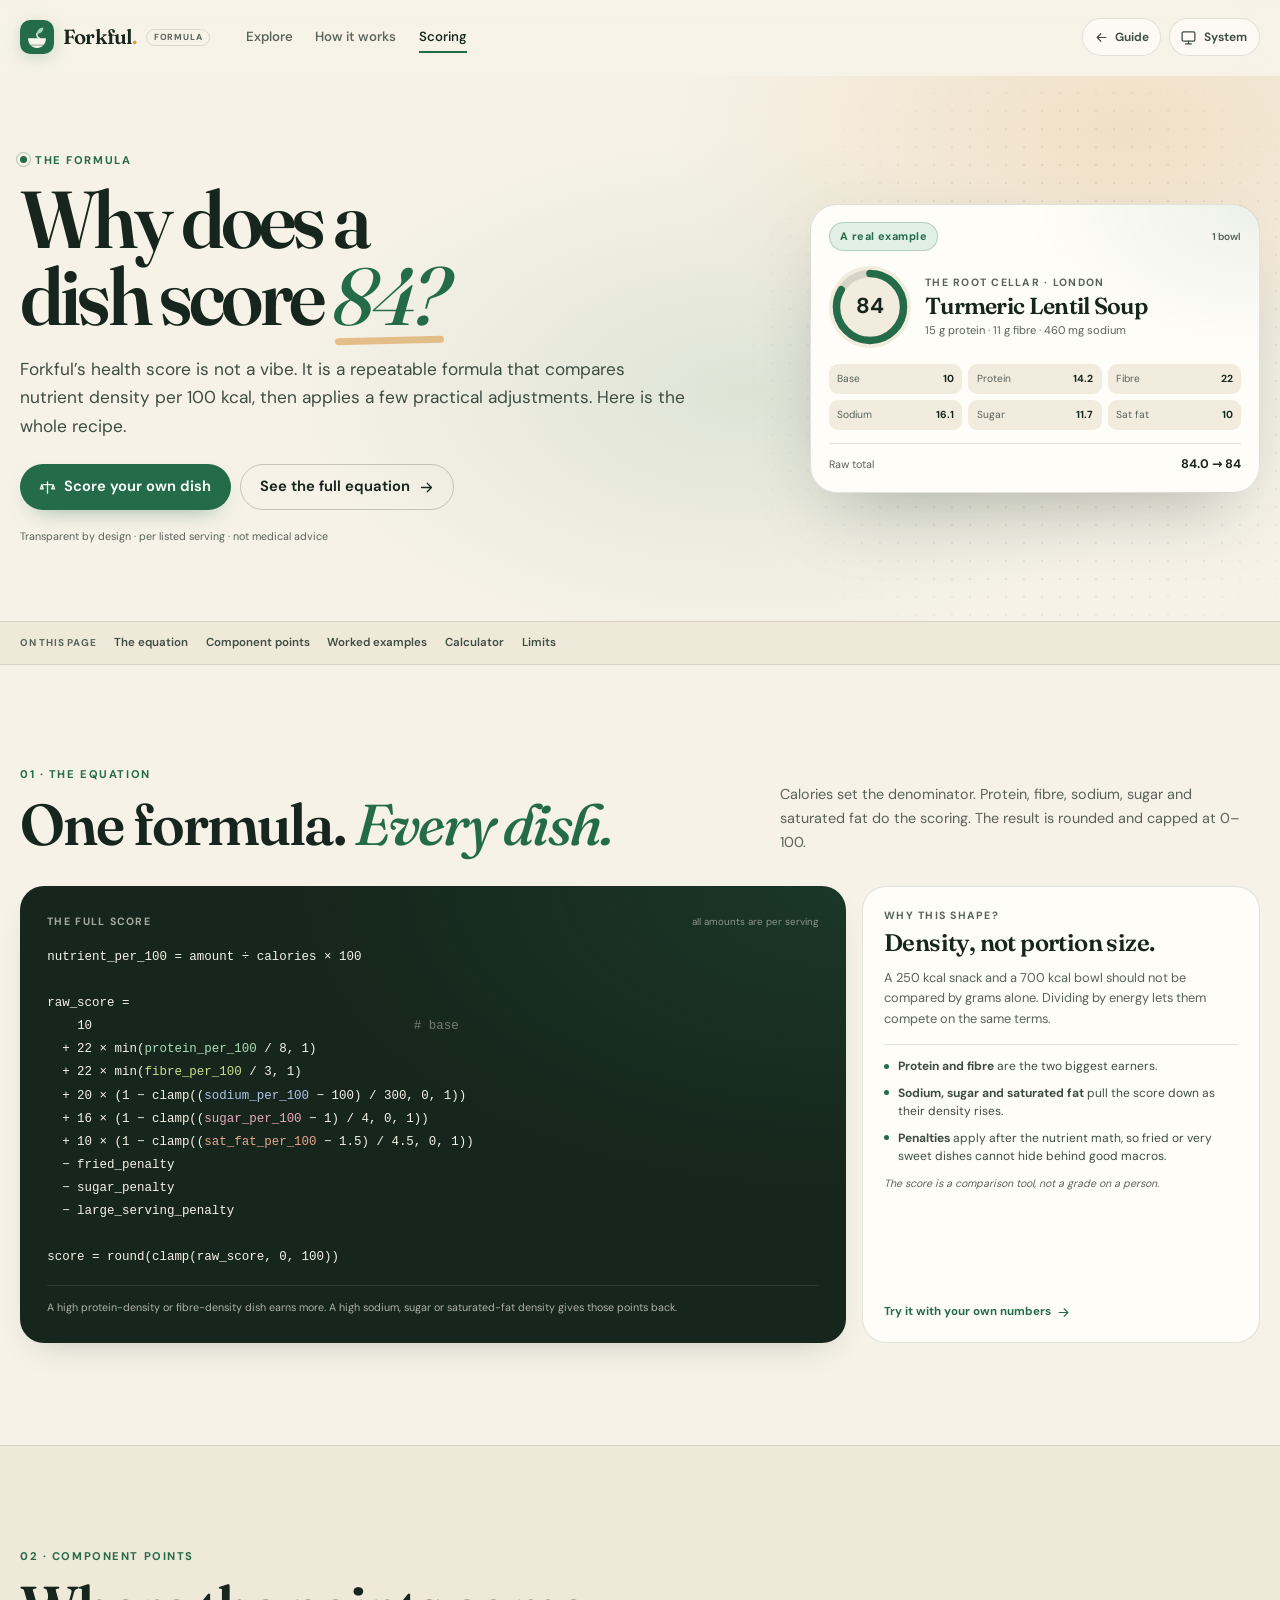
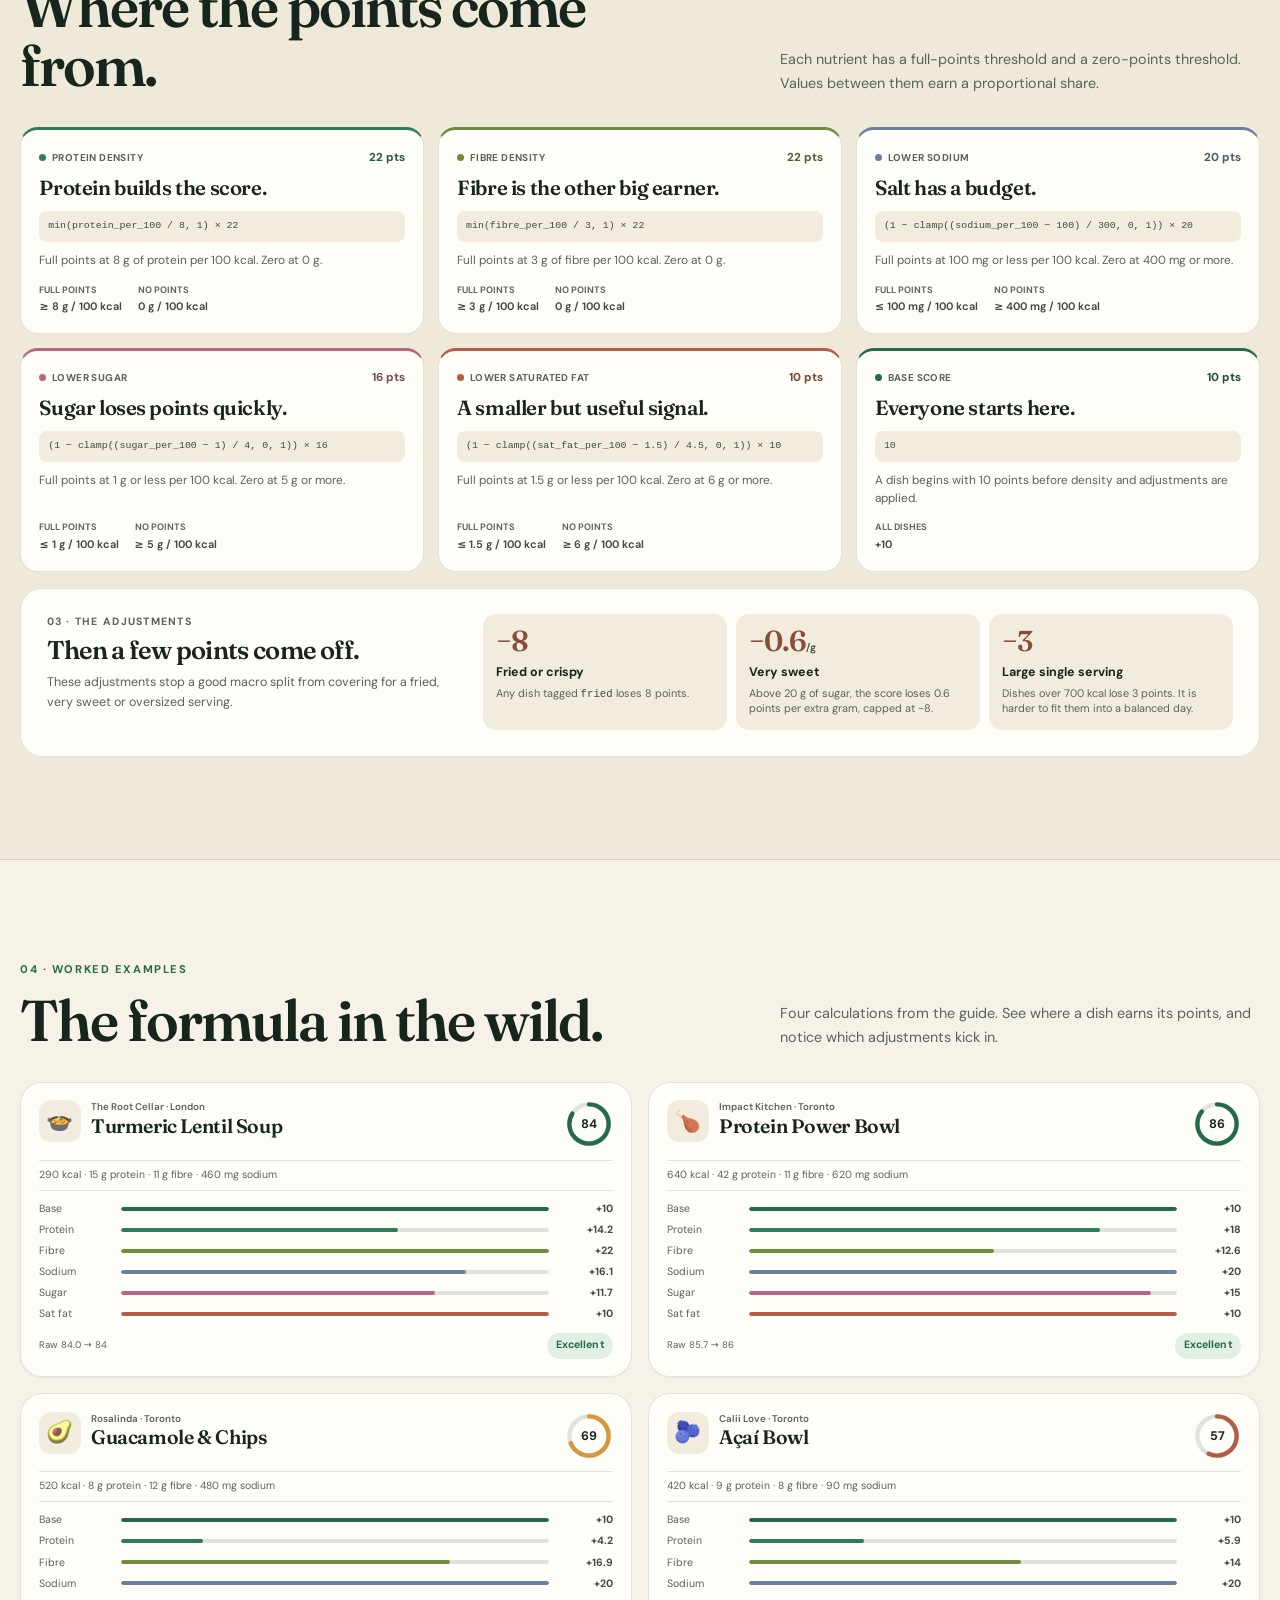
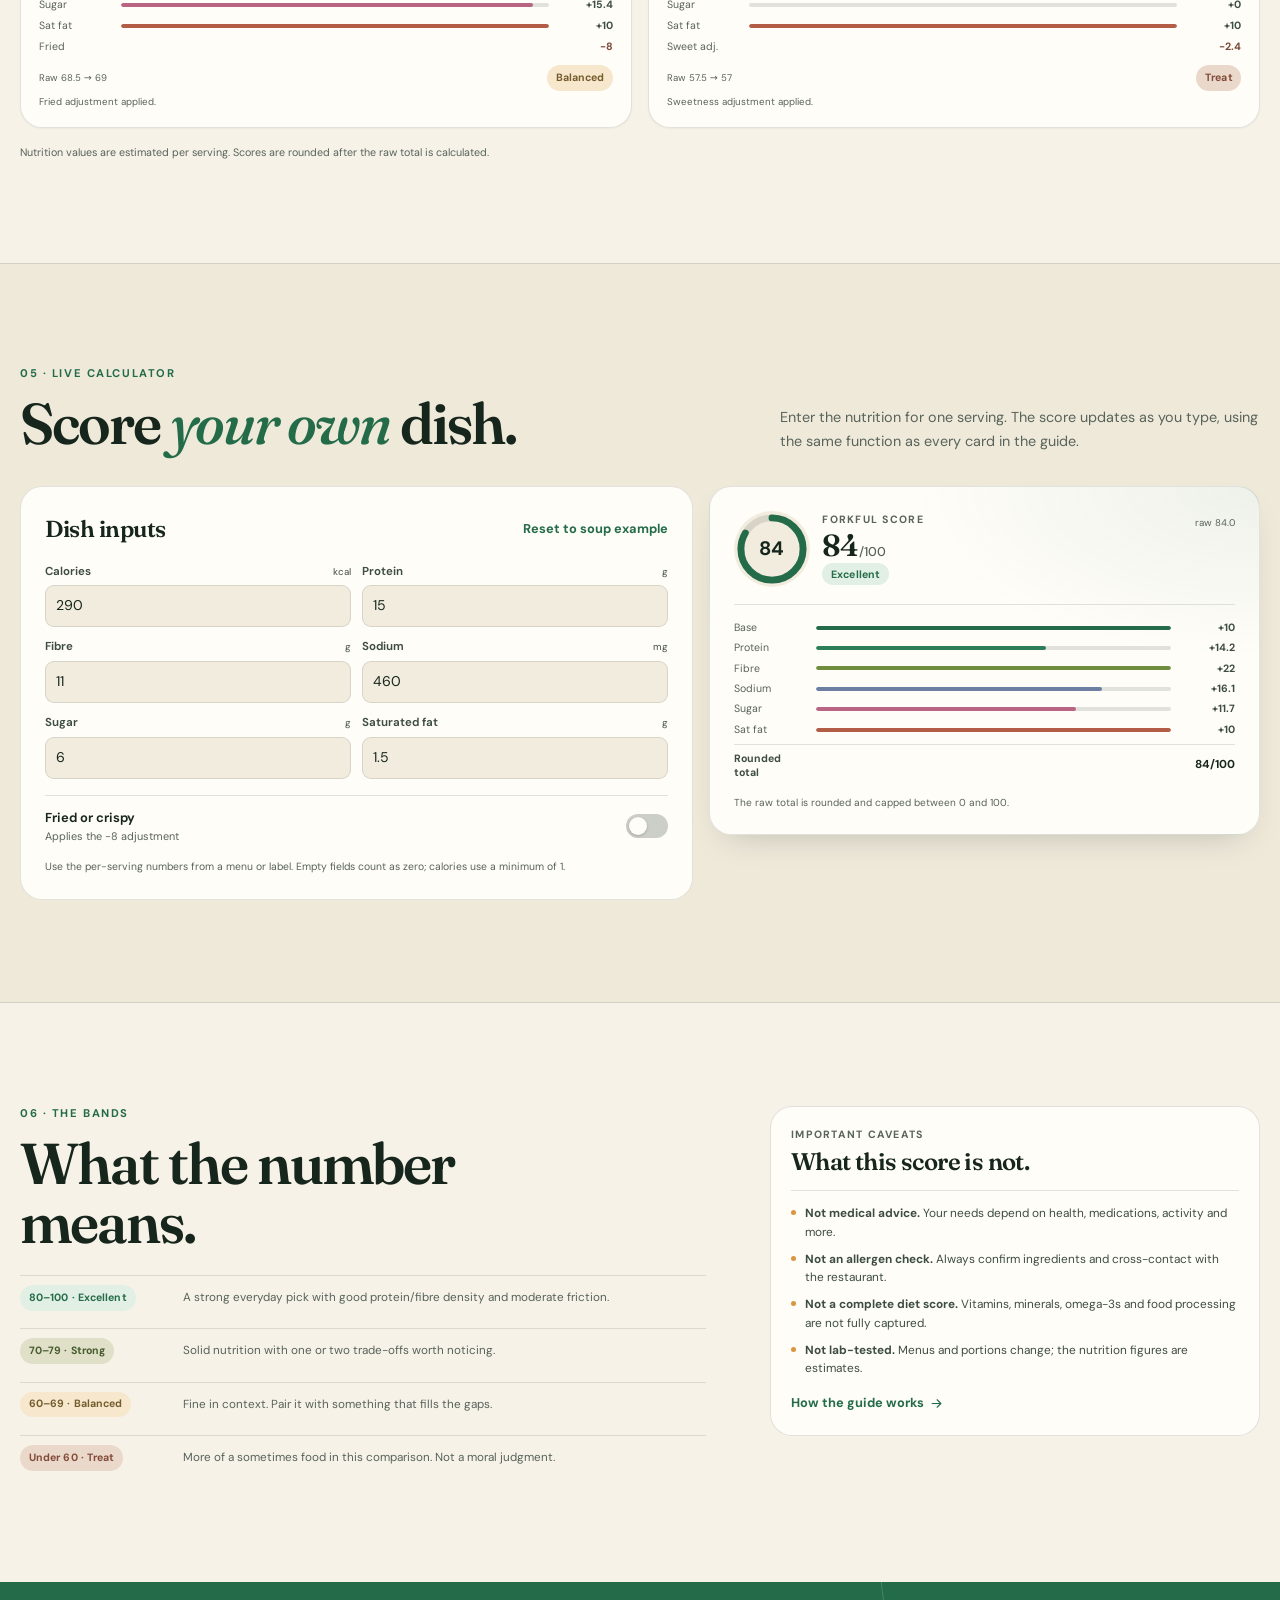
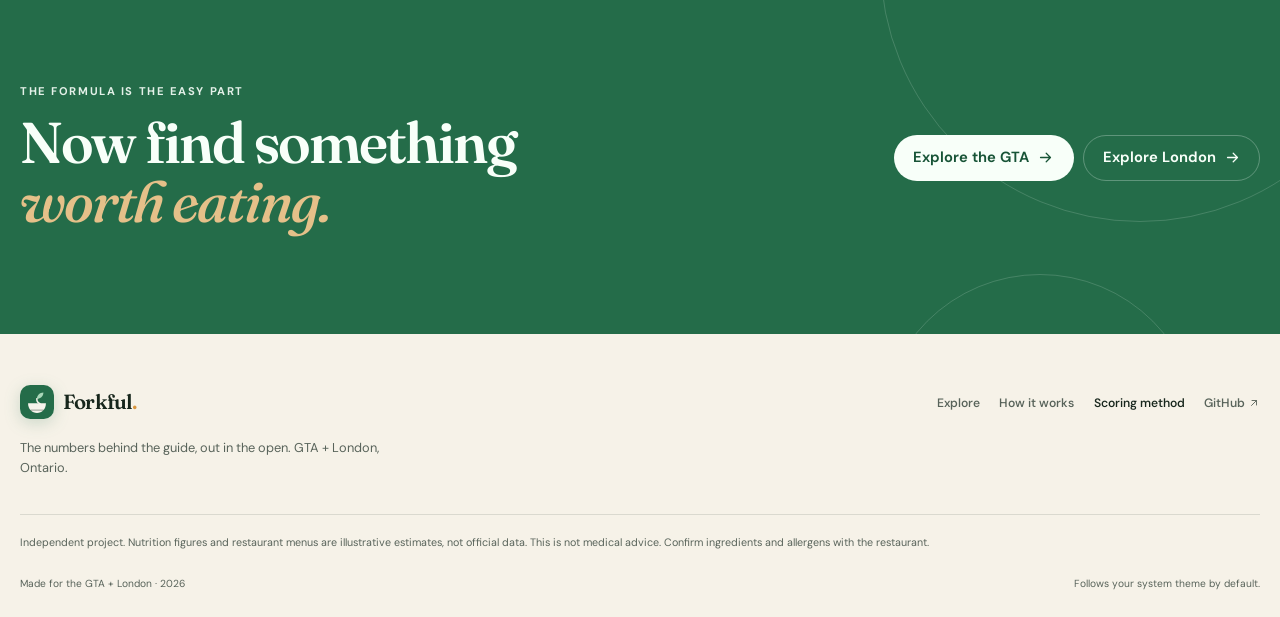
==== method.html @ fe884fec "Add a scoring formula page with worked examples and calculator" ====
<!doctype html>
<html lang="en-CA" data-theme-pref="system">
  <head>
    <meta charset="utf-8" />
    <meta name="viewport" content="width=device-width, initial-scale=1, viewport-fit=cover" />
    <title>How Forkful scores healthy food — the formula</title>
    <meta
      name="description"
      content="The exact 100-point formula behind Forkful's health scores: protein and fibre density, sodium, sugar, saturated fat, adjustments, worked examples and a live calculator."
    />
    <meta name="color-scheme" content="light dark" />
    <meta name="theme-color" content="#f6f2e8" id="theme-color-meta" />
    <meta name="author" content="Jorge Quijano" />
    <meta property="og:title" content="How Forkful scores healthy food — the formula" />
    <meta
      property="og:description"
      content="Protein, fibre, sodium, sugar, saturated fat, penalties and worked examples. See the whole 100-point formula and score your own dish."
    />
    <meta property="og:type" content="article" />
    <meta property="og:locale" content="en_CA" />
    <meta property="og:site_name" content="Forkful" />
    <meta property="og:url" content="https://jorgequijano.github.io/food-finder/method.html" />
    <meta property="og:image" content="https://jorgequijano.github.io/food-finder/assets/scoring-preview.png" />
    <meta property="og:image:width" content="1200" />
    <meta property="og:image:height" content="630" />
    <meta property="og:image:alt" content="Forkful's scoring formula page, showing a worked 84-point example." />
    <meta name="twitter:card" content="summary_large_image" />
    <meta name="twitter:title" content="How Forkful scores healthy food — the formula" />
    <meta
      name="twitter:description"
      content="See the whole 100-point formula, worked dish examples, and calculate a score live."
    />
    <meta name="twitter:image" content="https://jorgequijano.github.io/food-finder/assets/scoring-preview.png" />
    <link rel="canonical" href="https://jorgequijano.github.io/food-finder/method.html" />
    <link rel="icon" href="assets/favicon.svg" type="image/svg+xml" />
    <link rel="stylesheet" href="css/styles.css" />
    <link rel="stylesheet" href="css/method.css" />
    <script>
      (function () {
        try {
          var stored = localStorage.getItem("forkful.theme");
          var pref = ["system", "light", "dark"].includes(stored) ? stored : "system";
          var dark = window.matchMedia("(prefers-color-scheme: dark)").matches;
          var theme = pref === "system" ? (dark ? "dark" : "light") : pref;
          document.documentElement.dataset.theme = theme;
          document.documentElement.dataset.themePref = pref;
          document.documentElement.style.colorScheme = theme;
          var meta = document.getElementById("theme-color-meta");
          if (meta) meta.setAttribute("content", theme === "dark" ? "#0d1410" : "#f6f2e8");
        } catch (error) {
          document.documentElement.dataset.theme = "light";
        }
      })();
    </script>
  </head>
  <body class="method-page">
    <a class="skip-link" href="#formula">Skip to the formula</a>

    <svg class="svg-sprite" aria-hidden="true" focusable="false" xmlns="http://www.w3.org/2000/svg">
      <symbol id="i-logo" viewBox="0 0 40 40">
        <rect width="40" height="40" rx="12" fill="currentColor" />
        <path d="M9.5 21.5h21c0 7-4.7 11.5-10.5 11.5S9.5 28.5 9.5 21.5Z" fill="#f7f4ec" />
        <path d="M19.8 16.2c.3-4.3 3.5-7.2 7.7-7.4.1 4.3-3.1 7.4-7.7 7.4Z" fill="#a9d6b8" />
        <path d="M19.8 16.2c-.2 2.6 1.3 4.8 3.8 5.7" fill="none" stroke="#f7f4ec" stroke-width="1.7" stroke-linecap="round" />
        <path d="M13 29.5h14" stroke="#1b3124" stroke-width="1.6" stroke-linecap="round" opacity=".35" />
      </symbol>
      <symbol id="i-sun" viewBox="0 0 24 24">
        <circle cx="12" cy="12" r="4" />
        <path d="M12 2v2M12 20v2M4.9 4.9l1.4 1.4M17.7 17.7l1.4 1.4M2 12h2M20 12h2M4.9 19.1l1.4-1.4M17.7 6.3l1.4-1.4" />
      </symbol>
      <symbol id="i-moon" viewBox="0 0 24 24">
        <path d="M20.4 14.8A8.5 8.5 0 0 1 9.2 3.6a8.5 8.5 0 1 0 11.2 11.2Z" />
      </symbol>
      <symbol id="i-monitor" viewBox="0 0 24 24">
        <rect x="3" y="4" width="18" height="13" rx="2" />
        <path d="M8 21h8M12 17v4" />
      </symbol>
      <symbol id="i-arrow-right" viewBox="0 0 24 24">
        <path d="M5 12h14M13 6l6 6-6 6" />
      </symbol>
      <symbol id="i-arrow-left" viewBox="0 0 24 24">
        <path d="M19 12H5M11 6l-6 6 6 6" />
      </symbol>
      <symbol id="i-arrow-up-right" viewBox="0 0 24 24">
        <path d="M7 17 17 7M8 7h9v9" />
      </symbol>
      <symbol id="i-leaf" viewBox="0 0 24 24">
        <path d="M20 4C12 4 5 8.1 5 15c0 3 2 5 5 5 7 0 10-8 10-16Z" />
        <path d="M4.5 20.5C7 14.5 11.5 10.8 17 8.5" />
      </symbol>
      <symbol id="i-scale" viewBox="0 0 24 24">
        <path d="M12 4v16M6 8h12M4 8l-2 6h4L4 8ZM20 8l-2 6h4l-2-6Z" />
      </symbol>
      <symbol id="i-info" viewBox="0 0 24 24">
        <circle cx="12" cy="12" r="9" />
        <path d="M12 11v5.5M12 7.8h.01" />
      </symbol>
      <symbol id="i-sparkles" viewBox="0 0 24 24">
        <path d="m12 3 1.6 4.4L18 9l-4.4 1.6L12 15l-1.6-4.4L6 9l4.4-1.6L12 3Z" />
        <path d="m19 14 .9 2.1L22 17l-2.1.9L19 20l-.9-2.1L16 17l2.1-.9L19 14Z" />
        <path d="m5 14.5.6 1.4 1.4.6-1.4.6L5 18.5l-.6-1.4-1.4-.6 1.4-.6.6-1.4Z" />
      </symbol>
    </svg>

    <header class="site-header" id="top">
      <div class="container header-inner">
        <a class="brand" href="index.html" aria-label="Forkful guide home">
          <svg class="brand-mark" aria-hidden="true"><use href="#i-logo"></use></svg>
          <span class="brand-name">Forkful<span class="brand-dot">.</span></span>
          <span class="brand-tag">Formula</span>
        </a>

        <nav class="site-nav" aria-label="Primary">
          <a href="index.html#explore">Explore</a>
          <a href="index.html#method">How it works</a>
          <a href="method.html" aria-current="page">Scoring</a>
        </nav>

        <div class="header-actions">
          <a class="guide-button" href="index.html" aria-label="Back to the food guide">
            <svg class="icon" aria-hidden="true"><use href="#i-arrow-left"></use></svg>
            <span>Guide</span>
          </a>
          <button
            class="theme-button"
            id="theme-toggle"
            type="button"
            aria-label="Theme: System, follows your device"
            title="Theme: System"
          >
            <span class="theme-icon" aria-hidden="true">
              <svg class="icon"><use href="#i-monitor"></use></svg>
            </span>
            <span class="theme-label">System</span>
          </button>
        </div>
      </div>
    </header>

    <main>
      <section class="formula-hero" id="formula" tabindex="-1" aria-labelledby="formula-title">
        <div class="formula-wash" aria-hidden="true"></div>
        <div class="container formula-hero-inner">
          <div class="formula-hero-copy">
            <p class="eyebrow">
              <span class="pulse-dot" aria-hidden="true"></span>
              The formula
            </p>
            <h1 id="formula-title">Why does a dish score <em>84?</em></h1>
            <p class="formula-lede">
              Forkful’s health score is not a vibe. It is a repeatable formula that compares nutrient
              density per 100 kcal, then applies a few practical adjustments. Here is the whole
              recipe.
            </p>
            <div class="formula-hero-actions">
              <a class="btn btn-primary" href="#calculator">
                <svg class="icon" aria-hidden="true"><use href="#i-scale"></use></svg>
                Score your own dish
              </a>
              <a class="btn btn-ghost" href="#equation">
                See the full equation
                <svg class="icon" aria-hidden="true"><use href="#i-arrow-right"></use></svg>
              </a>
            </div>
            <p class="formula-fineprint">Transparent by design · per listed serving · not medical advice</p>
          </div>

          <div class="formula-sample" aria-labelledby="sample-title">
            <div class="formula-sample-head">
              <span class="pill">A real example</span>
              <span class="formula-sample-flag">1 bowl</span>
            </div>
            <div class="formula-sample-main">
              <div class="score-ring is-large excellent" role="img" aria-label="Example score 84 out of 100">
                <svg viewBox="0 0 44 44" aria-hidden="true">
                  <circle class="ring-bg" cx="22" cy="22" r="18"></circle>
                  <circle class="ring-value" cx="22" cy="22" r="18" pathLength="100" stroke-dasharray="100" stroke-dashoffset="16"></circle>
                </svg>
                <span class="score-number">84</span>
              </div>
              <div class="formula-sample-copy">
                <p class="overline">The Root Cellar · London</p>
                <h2 id="sample-title">Turmeric Lentil Soup</h2>
                <p>15 g protein · 11 g fibre · 460 mg sodium</p>
              </div>
            </div>
            <div class="formula-sample-breakdown" role="group" aria-label="Example score breakdown">
              <div><span>Base</span><strong>10</strong></div>
              <div><span>Protein</span><strong>14.2</strong></div>
              <div><span>Fibre</span><strong>22</strong></div>
              <div><span>Sodium</span><strong>16.1</strong></div>
              <div><span>Sugar</span><strong>11.7</strong></div>
              <div><span>Sat fat</span><strong>10</strong></div>
            </div>
            <p class="formula-sample-total"><span>Raw total</span><strong>84.0 → 84</strong></p>
          </div>
        </div>
      </section>

      <nav class="method-jump" aria-label="On this page">
        <div class="container method-jump-inner">
          <span class="method-jump-label">On this page</span>
          <a href="#equation">The equation</a>
          <a href="#components">Component points</a>
          <a href="#worked-examples">Worked examples</a>
          <a href="#calculator">Calculator</a>
          <a href="#limits">Limits</a>
        </div>
      </nav>

      <section class="section method-section" id="equation" aria-labelledby="equation-title">
        <div class="container">
          <div class="method-section-head">
            <div>
              <p class="eyebrow">01 · The equation</p>
              <h2 id="equation-title">One formula. <em>Every dish.</em></h2>
            </div>
            <p class="method-section-lede">
              Calories set the denominator. Protein, fibre, sodium, sugar and saturated fat do the
              scoring. The result is rounded and capped at 0–100.
            </p>
          </div>

          <div class="formula-layout">
            <div class="formula-board">
              <div class="formula-board-head">
                <span class="overline">The full score</span>
                <span class="formula-board-note">all amounts are per serving</span>
              </div>
              <pre class="formula-code" tabindex="0" aria-label="Forkful health score formula"><code>nutrient_per_100 = amount ÷ calories × 100

raw_score =
    10                                           <span class="formula-comment"># base</span>
  + 22 × min(<span class="t-protein">protein_per_100</span> / 8, 1)
  + 22 × min(<span class="t-fibre">fibre_per_100</span> / 3, 1)
  + 20 × (1 − clamp((<span class="t-sodium">sodium_per_100</span> − 100) / 300, 0, 1))
  + 16 × (1 − clamp((<span class="t-sugar">sugar_per_100</span> − 1) / 4, 0, 1))
  + 10 × (1 − clamp((<span class="t-satfat">sat_fat_per_100</span> − 1.5) / 4.5, 0, 1))
  − fried_penalty
  − sugar_penalty
  − large_serving_penalty

score = round(clamp(raw_score, 0, 100))</code></pre>
              <p class="formula-board-foot">
                A high protein-density or fibre-density dish earns more. A high sodium, sugar or
                saturated-fat density gives those points back.
              </p>
            </div>

            <div class="formula-aside" aria-labelledby="formula-aside-title">
              <p class="overline">Why this shape?</p>
              <h3 id="formula-aside-title">Density, not portion size.</h3>
              <p>
                A 250 kcal snack and a 700 kcal bowl should not be compared by grams alone. Dividing
                by energy lets them compete on the same terms.
              </p>
              <ul class="formula-aside-list">
                <li><strong>Protein and fibre</strong> are the two biggest earners.</li>
                <li><strong>Sodium, sugar and saturated fat</strong> pull the score down as their density rises.</li>
                <li><strong>Penalties</strong> apply after the nutrient math, so fried or very sweet dishes cannot hide behind good macros.</li>
              </ul>
              <p class="formula-aside-note">The score is a comparison tool, not a grade on a person.</p>
              <a class="text-button" href="#calculator">
                Try it with your own numbers
                <svg class="icon" aria-hidden="true"><use href="#i-arrow-right"></use></svg>
              </a>
            </div>
          </div>
        </div>
      </section>

      <section class="section method-section components-section" id="components" aria-labelledby="components-title">
        <div class="container">
          <div class="method-section-head">
            <div>
              <p class="eyebrow">02 · Component points</p>
              <h2 id="components-title">Where the points come from.</h2>
            </div>
            <p class="method-section-lede">
              Each nutrient has a full-points threshold and a zero-points threshold. Values between
              them earn a proportional share.
            </p>
          </div>

          <div class="component-grid">
            <article class="component-card component-protein">
              <div class="component-head">
                <span><i class="component-dot"></i>Protein density</span>
                <strong>22 pts</strong>
              </div>
              <h3>Protein builds the score.</h3>
              <code>min(protein_per_100 / 8, 1) × 22</code>
              <p>Full points at 8 g of protein per 100 kcal. Zero at 0 g.</p>
              <dl class="component-thresholds">
                <div><dt>Full points</dt><dd>≥ 8 g / 100 kcal</dd></div>
                <div><dt>No points</dt><dd>0 g / 100 kcal</dd></div>
              </dl>
            </article>

            <article class="component-card component-fibre">
              <div class="component-head">
                <span><i class="component-dot"></i>Fibre density</span>
                <strong>22 pts</strong>
              </div>
              <h3>Fibre is the other big earner.</h3>
              <code>min(fibre_per_100 / 3, 1) × 22</code>
              <p>Full points at 3 g of fibre per 100 kcal. Zero at 0 g.</p>
              <dl class="component-thresholds">
                <div><dt>Full points</dt><dd>≥ 3 g / 100 kcal</dd></div>
                <div><dt>No points</dt><dd>0 g / 100 kcal</dd></div>
              </dl>
            </article>

            <article class="component-card component-sodium">
              <div class="component-head">
                <span><i class="component-dot"></i>Lower sodium</span>
                <strong>20 pts</strong>
              </div>
              <h3>Salt has a budget.</h3>
              <code>(1 − clamp((sodium_per_100 − 100) / 300, 0, 1)) × 20</code>
              <p>Full points at 100 mg or less per 100 kcal. Zero at 400 mg or more.</p>
              <dl class="component-thresholds">
                <div><dt>Full points</dt><dd>≤ 100 mg / 100 kcal</dd></div>
                <div><dt>No points</dt><dd>≥ 400 mg / 100 kcal</dd></div>
              </dl>
            </article>

            <article class="component-card component-sugar">
              <div class="component-head">
                <span><i class="component-dot"></i>Lower sugar</span>
                <strong>16 pts</strong>
              </div>
              <h3>Sugar loses points quickly.</h3>
              <code>(1 − clamp((sugar_per_100 − 1) / 4, 0, 1)) × 16</code>
              <p>Full points at 1 g or less per 100 kcal. Zero at 5 g or more.</p>
              <dl class="component-thresholds">
                <div><dt>Full points</dt><dd>≤ 1 g / 100 kcal</dd></div>
                <div><dt>No points</dt><dd>≥ 5 g / 100 kcal</dd></div>
              </dl>
            </article>

            <article class="component-card component-satfat">
              <div class="component-head">
                <span><i class="component-dot"></i>Lower saturated fat</span>
                <strong>10 pts</strong>
              </div>
              <h3>A smaller but useful signal.</h3>
              <code>(1 − clamp((sat_fat_per_100 − 1.5) / 4.5, 0, 1)) × 10</code>
              <p>Full points at 1.5 g or less per 100 kcal. Zero at 6 g or more.</p>
              <dl class="component-thresholds">
                <div><dt>Full points</dt><dd>≤ 1.5 g / 100 kcal</dd></div>
                <div><dt>No points</dt><dd>≥ 6 g / 100 kcal</dd></div>
              </dl>
            </article>

            <article class="component-card component-base">
              <div class="component-head">
                <span><i class="component-dot"></i>Base score</span>
                <strong>10 pts</strong>
              </div>
              <h3>Everyone starts here.</h3>
              <code>10</code>
              <p>A dish begins with 10 points before density and adjustments are applied.</p>
              <dl class="component-thresholds">
                <div><dt>All dishes</dt><dd>+10</dd></div>
              </dl>
            </article>
          </div>

          <div class="penalty-panel">
            <div class="penalty-panel-head">
              <p class="overline">03 · The adjustments</p>
              <h3>Then a few points come off.</h3>
              <p>These adjustments stop a good macro split from covering for a fried, very sweet or oversized serving.</p>
            </div>
            <div class="penalty-list">
              <div class="penalty-item">
                <strong>−8</strong>
                <div>
                  <h4>Fried or crispy</h4>
                  <p>Any dish tagged <code>fried</code> loses 8 points.</p>
                </div>
              </div>
              <div class="penalty-item">
                <strong>−0.6<span>/g</span></strong>
                <div>
                  <h4>Very sweet</h4>
                  <p>Above 20 g of sugar, the score loses 0.6 points per extra gram, capped at −8.</p>
                </div>
              </div>
              <div class="penalty-item">
                <strong>−3</strong>
                <div>
                  <h4>Large single serving</h4>
                  <p>Dishes over 700 kcal lose 3 points. It is harder to fit them into a balanced day.</p>
                </div>
              </div>
            </div>
          </div>
        </div>
      </section>

      <section class="section method-section examples-section" id="worked-examples" aria-labelledby="examples-title">
        <div class="container">
          <div class="method-section-head">
            <div>
              <p class="eyebrow">04 · Worked examples</p>
              <h2 id="examples-title">The formula in the wild.</h2>
            </div>
            <p class="method-section-lede">
              Four calculations from the guide. See where a dish earns its points, and notice which
              adjustments kick in.
            </p>
          </div>
          <div class="worked-grid" id="worked-grid" aria-live="polite"></div>
          <p class="method-fineprint">
            Nutrition values are estimated per serving. Scores are rounded after the raw total is
            calculated.
          </p>
        </div>
      </section>

      <section class="section method-section calculator-section" id="calculator" aria-labelledby="calculator-title">
        <div class="container">
          <div class="method-section-head">
            <div>
              <p class="eyebrow">05 · Live calculator</p>
              <h2 id="calculator-title">Score <em>your own</em> dish.</h2>
            </div>
            <p class="method-section-lede">
              Enter the nutrition for one serving. The score updates as you type, using the same
              function as every card in the guide.
            </p>
          </div>

          <div class="calc-layout">
            <div class="calc-panel">
              <div class="calc-panel-head">
                <h3>Dish inputs</h3>
                <button class="text-button" id="calc-reset" type="button">Reset to soup example</button>
              </div>
              <div class="calc-fields">
                <label class="calc-field">
                  <span>Calories <small>kcal</small></span>
                  <input id="calc-calories" type="number" inputmode="decimal" min="1" max="3000" step="1" value="290" />
                </label>
                <label class="calc-field">
                  <span>Protein <small>g</small></span>
                  <input id="calc-protein" type="number" inputmode="decimal" min="0" max="200" step="0.1" value="15" />
                </label>
                <label class="calc-field">
                  <span>Fibre <small>g</small></span>
                  <input id="calc-fiber" type="number" inputmode="decimal" min="0" max="100" step="0.1" value="11" />
                </label>
                <label class="calc-field">
                  <span>Sodium <small>mg</small></span>
                  <input id="calc-sodium" type="number" inputmode="decimal" min="0" max="6000" step="1" value="460" />
                </label>
                <label class="calc-field">
                  <span>Sugar <small>g</small></span>
                  <input id="calc-sugar" type="number" inputmode="decimal" min="0" max="200" step="0.1" value="6" />
                </label>
                <label class="calc-field">
                  <span>Saturated fat <small>g</small></span>
                  <input id="calc-satfat" type="number" inputmode="decimal" min="0" max="100" step="0.1" value="1.5" />
                </label>
              </div>
              <label class="switch-row calc-switch">
                <span class="switch-copy">
                  <strong>Fried or crispy</strong>
                  <small>Applies the −8 adjustment</small>
                </span>
                <input id="calc-fried" type="checkbox" />
                <span class="switch" aria-hidden="true"></span>
              </label>
              <p class="calc-note">Use the per-serving numbers from a menu or label. Empty fields count as zero; calories use a minimum of 1.</p>
            </div>

            <div class="calc-result" aria-labelledby="calc-result-title">
              <div class="calc-result-head">
                <div class="calc-result-score">
                  <div class="score-ring is-large excellent" id="calc-ring" role="img" aria-label="Calculated score">
                    <svg viewBox="0 0 44 44" aria-hidden="true">
                      <circle class="ring-bg" cx="22" cy="22" r="18"></circle>
                      <circle class="ring-value" id="calc-ring-value" cx="22" cy="22" r="18" pathLength="100" stroke-dasharray="100" stroke-dashoffset="16"></circle>
                    </svg>
                    <span class="score-number" id="calc-score">84</span>
                  </div>
                  <div>
                    <p class="overline">Forkful score</p>
                    <h3 id="calc-result-title"><span id="calc-score-number">84</span><span class="calc-out-of">/100</span></h3>
                    <span class="band-pill band-excellent" id="calc-band">Excellent</span>
                  </div>
                </div>
                <span class="calc-raw" id="calc-raw">raw 84.0</span>
              </div>
              <div class="calc-breakdown" id="calc-breakdown"></div>
              <p class="calc-result-note" id="calc-note">
                The raw total is rounded and capped between 0 and 100.
              </p>
              <p class="sr-only" id="calc-status" aria-live="polite"></p>
            </div>
          </div>
        </div>
      </section>

      <section class="section method-section limits-section" id="limits" aria-labelledby="limits-title">
        <div class="container">
          <div class="limits-grid">
            <div>
              <p class="eyebrow">06 · The bands</p>
              <h2 id="limits-title">What the number means.</h2>
              <div class="band-stack">
                <div class="band-row">
                  <span class="band-pill band-excellent">80–100 · Excellent</span>
                  <p>A strong everyday pick with good protein/fibre density and moderate friction.</p>
                </div>
                <div class="band-row">
                  <span class="band-pill band-strong">70–79 · Strong</span>
                  <p>Solid nutrition with one or two trade-offs worth noticing.</p>
                </div>
                <div class="band-row">
                  <span class="band-pill band-balanced">60–69 · Balanced</span>
                  <p>Fine in context. Pair it with something that fills the gaps.</p>
                </div>
                <div class="band-row">
                  <span class="band-pill band-treat">Under 60 · Treat</span>
                  <p>More of a sometimes food in this comparison. Not a moral judgment.</p>
                </div>
              </div>
            </div>
            <div class="limits-card">
              <p class="overline">Important caveats</p>
              <h3>What this score is not.</h3>
              <ul>
                <li><strong>Not medical advice.</strong> Your needs depend on health, medications, activity and more.</li>
                <li><strong>Not an allergen check.</strong> Always confirm ingredients and cross-contact with the restaurant.</li>
                <li><strong>Not a complete diet score.</strong> Vitamins, minerals, omega-3s and food processing are not fully captured.</li>
                <li><strong>Not lab-tested.</strong> Menus and portions change; the nutrition figures are estimates.</li>
              </ul>
              <a class="text-button" href="index.html#method">
                How the guide works
                <svg class="icon" aria-hidden="true"><use href="#i-arrow-right"></use></svg>
              </a>
            </div>
          </div>
        </div>
      </section>

      <section class="closing section" aria-labelledby="formula-cta-title">
        <div class="container closing-inner">
          <div>
            <p class="eyebrow">The formula is the easy part</p>
            <h2 id="formula-cta-title">Now find something <em>worth eating.</em></h2>
          </div>
          <div class="closing-actions">
            <a class="btn btn-primary" href="index.html">
              Explore the GTA
              <svg class="icon" aria-hidden="true"><use href="#i-arrow-right"></use></svg>
            </a>
            <a class="btn btn-ghost" href="index.html?region=london">
              Explore London
              <svg class="icon" aria-hidden="true"><use href="#i-arrow-right"></use></svg>
            </a>
          </div>
        </div>
      </section>
    </main>

    <footer class="site-footer">
      <div class="container footer-inner">
        <div class="footer-brand">
          <a class="brand" href="index.html" aria-label="Forkful guide home">
            <svg class="brand-mark" aria-hidden="true"><use href="#i-logo"></use></svg>
            <span class="brand-name">Forkful<span class="brand-dot">.</span></span>
          </a>
          <p>The numbers behind the guide, out in the open. GTA + London, Ontario.</p>
        </div>
        <nav class="footer-nav" aria-label="Footer">
          <a href="index.html#explore">Explore</a>
          <a href="index.html#method">How it works</a>
          <a href="method.html" aria-current="page">Scoring method</a>
          <a href="https://github.com/JorgeQuijano/food-finder" target="_blank" rel="noreferrer">
            GitHub
            <svg class="icon" aria-hidden="true"><use href="#i-arrow-up-right"></use></svg>
          </a>
        </nav>
        <p class="footer-fineprint">
          Independent project. Nutrition figures and restaurant menus are illustrative estimates,
          not official data. This is not medical advice. Confirm ingredients and allergens with the
          restaurant.
        </p>
        <div class="footer-bottom">
          <span>Made for the GTA + London · <span id="footer-year">2026</span></span>
          <span class="footer-theme">Follows your system theme by default.</span>
        </div>
      </div>
    </footer>

    <div class="sr-only" id="theme-status" role="status" aria-live="polite"></div>
    <script type="module" src="js/method.js"></script>
  </body>
</html>
---- css/styles.css ----
/* ==========================================================================
   Forkful — GTA healthy food finder
   Self-hosted fonts, a warm editorial look, and a full light/dark system.
   ========================================================================== */

@font-face {
  font-family: "DM Sans";
  src: url("../assets/fonts/dm-sans-latin.woff2") format("woff2");
  font-weight: 400 700;
  font-style: normal;
  font-display: swap;
  unicode-range: U+0000-00FF, U+0131, U+0152-0153, U+02BB-02BC, U+02C6, U+02DA, U+02DC,
    U+0304, U+0308, U+0329, U+2000-206F, U+20AC, U+2122, U+2191, U+2193, U+2212,
    U+2215, U+FEFF, U+FFFD;
}

@font-face {
  font-family: "Fraunces";
  src: url("../assets/fonts/fraunces-latin.woff2") format("woff2");
  font-weight: 500 700;
  font-style: normal;
  font-display: swap;
  unicode-range: U+0000-00FF, U+0131, U+0152-0153, U+02BB-02BC, U+02C6, U+02DA, U+02DC,
    U+0304, U+0308, U+0329, U+2000-206F, U+20AC, U+2122, U+2191, U+2193, U+2212,
    U+2215, U+FEFF, U+FFFD;
}

@font-face {
  font-family: "Fraunces";
  src: url("../assets/fonts/fraunces-italic-latin.woff2") format("woff2");
  font-weight: 500 700;
  font-style: italic;
  font-display: swap;
  unicode-range: U+0000-00FF, U+0131, U+0152-0153, U+02BB-02BC, U+02C6, U+02DA, U+02DC,
    U+0304, U+0308, U+0329, U+2000-206F, U+20AC, U+2122, U+2191, U+2193, U+2212,
    U+2215, U+FEFF, U+FFFD;
}

/* Monochrome fallback used only for food emoji when the OS has no emoji font.
   A color emoji font earlier in the stack always wins when available. */
@font-face {
  font-family: "Noto Emoji";
  src: url("../assets/fonts/noto-emoji-subset6.woff2") format("woff2");
  font-weight: 400 700;
  font-style: normal;
  font-display: swap;
  unicode-range: U+200d, U+2615, U+fe0f, U+1f32d-1f330, U+1f336, U+1f33d, U+1f344-1f37f,
    U+1f382, U+1f52a, U+1f7e9, U+1f7eb, U+1f942-1f944, U+1f950-1f96f, U+1f99e, U+1f9aa,
    U+1f9c0-1f9cb, U+1fad0-1fadc;
}

:root {
  --font-sans: "DM Sans", "Avenir Next", "Segoe UI", system-ui, -apple-system,
    "Apple Color Emoji", "Segoe UI Emoji", "Noto Color Emoji", "Noto Emoji", sans-serif;
  --font-display: "Fraunces", "Iowan Old Style", "Palatino Linotype", Georgia, serif;

  --bg: #f6f2e8;
  --bg-deep: #efe9da;
  --surface: #fffdf8;
  --surface-2: #f2ecdf;
  --surface-3: #e8e0d0;
  --ink: #17261c;
  --ink-soft: #3e4d42;
  --muted: #58635a;
  --line: rgba(23, 38, 28, 0.12);
  --line-strong: rgba(23, 38, 28, 0.22);
  --brand: #246c49;
  --brand-strong: #185437;
  --brand-soft: #e1efe4;
  --brand-contrast: #f8fff9;
  --accent: #d9963e;
  --accent-soft: #f7e7cd;
  --protein: #2e7d59;
  --carbs: #ce923b;
  --fat: #b45d46;
  --fiber: #708d3d;
  --sugar: #b96483;
  --sodium: #6c7fa2;
  --danger: #b64a3e;

  --shadow-sm: 0 1px 2px rgba(23, 38, 28, 0.04);
  --shadow-md: 0 14px 35px -18px rgba(23, 38, 28, 0.28);
  --shadow-lg: 0 32px 80px -30px rgba(23, 38, 28, 0.36);
  --shadow-xl: 0 40px 110px -40px rgba(23, 38, 28, 0.48);

  --radius-sm: 10px;
  --radius-md: 16px;
  --radius-lg: 22px;
  --radius-xl: 30px;

  color-scheme: light;
}

[data-theme="dark"] {
  --bg: #0d1410;
  --bg-deep: #101a14;
  --surface: #151f18;
  --surface-2: #1b2720;
  --surface-3: #223129;
  --ink: #f4f1e7;
  --ink-soft: #d2d8d1;
  --muted: #9eaa9f;
  --line: rgba(244, 241, 231, 0.1);
  --line-strong: rgba(244, 241, 231, 0.2);
  --brand: #8bcfaa;
  --brand-strong: #a8dfbd;
  --brand-soft: #1b3326;
  --brand-contrast: #0b1a11;
  --accent: #efb96b;
  --accent-soft: #352817;
  --protein: #72c79b;
  --carbs: #e4b86c;
  --fat: #e39379;
  --fiber: #a8c66e;
  --sugar: #dc97b0;
  --sodium: #a1b4d4;
  --danger: #e08073;

  --shadow-sm: 0 1px 2px rgba(0, 0, 0, 0.18);
  --shadow-md: 0 16px 40px -20px rgba(0, 0, 0, 0.6);
  --shadow-lg: 0 34px 90px -30px rgba(0, 0, 0, 0.75);
  --shadow-xl: 0 50px 120px -40px rgba(0, 0, 0, 0.9);

  color-scheme: dark;
}

/* --------------------------------------------------------------------------
   Base
   -------------------------------------------------------------------------- */

*,
*::before,
*::after {
  box-sizing: border-box;
}

html {
  -webkit-text-size-adjust: 100%;
  scroll-behavior: smooth;
}

body {
  margin: 0;
  font-family: var(--font-sans);
  font-size: 16px;
  line-height: 1.55;
  color: var(--ink);
  background: var(--bg);
  -webkit-font-smoothing: antialiased;
  text-rendering: optimizeLegibility;
  overflow-x: hidden;
}

body.filters-open,
body.modal-open,
body:has(dialog[open]) {
  overflow: hidden;
}

body.modal-open .meal-fab,
body.modal-open .toast {
  visibility: hidden;
}

h1,
h2,
h3,
h4,
p {
  margin: 0;
}

ul,
ol,
dl,
dd {
  margin: 0;
  padding: 0;
}

li {
  list-style: none;
}

fieldset {
  margin: 0;
  padding: 0;
  border: 0;
}

legend {
  padding: 0;
}

img,
svg {
  display: block;
}

button,
input,
select,
textarea {
  font: inherit;
  color: inherit;
}

button {
  cursor: pointer;
}

button:disabled {
  cursor: not-allowed;
  opacity: 0.45;
}

a {
  color: inherit;
  text-decoration: none;
}

input[type="search"]::-webkit-search-cancel-button,
input[type="search"]::-webkit-search-decoration {
  -webkit-appearance: none;
}

::selection {
  background: var(--brand);
  color: var(--brand-contrast);
}

:focus-visible {
  outline: 2px solid var(--brand);
  outline-offset: 3px;
}

[hidden] {
  display: none !important;
}

.container {
  width: min(100% - 2rem, 1240px);
  margin-inline: auto;
}

.section {
  padding-block: clamp(3.5rem, 8vw, 7rem);
  scroll-margin-top: 90px;
}

.sr-only {
  position: absolute !important;
  width: 1px !important;
  height: 1px !important;
  padding: 0 !important;
  margin: -1px !important;
  overflow: hidden !important;
  clip: rect(0, 0, 0, 0) !important;
  white-space: nowrap !important;
  border: 0 !important;
}

.skip-link {
  position: fixed;
  left: 1rem;
  top: -100px;
  z-index: 200;
  padding: 0.7rem 1rem;
  border-radius: 999px;
  background: var(--ink);
  color: var(--bg);
  font-weight: 700;
  transition: top 0.2s ease;
}

.skip-link:focus {
  top: 1rem;
}

.svg-sprite {
  position: absolute;
  width: 0;
  height: 0;
  overflow: hidden;
}

.icon {
  width: 1.1em;
  height: 1.1em;
  flex: none;
  fill: none;
  stroke: currentColor;
  stroke-width: 1.8;
  stroke-linecap: round;
  stroke-linejoin: round;
}

.overline {
  display: block;
  font-size: 0.66rem;
  font-weight: 700;
  letter-spacing: 0.12em;
  text-transform: uppercase;
  color: var(--muted);
}

.eyebrow {
  display: flex;
  align-items: center;
  gap: 0.5rem;
  margin-bottom: 0.85rem;
  font-size: 0.7rem;
  font-weight: 700;
  letter-spacing: 0.14em;
  line-height: 1.3;
  text-transform: uppercase;
  color: var(--brand);
}

h2 {
  font-family: var(--font-display);
  font-size: clamp(2.25rem, 4.5vw, 4rem);
  font-weight: 600;
  line-height: 1.03;
  letter-spacing: -0.035em;
}

h2 em {
  font-style: italic;
  font-weight: 500;
  color: var(--brand);
}

.section-lede {
  max-width: 62ch;
  margin-top: 0.9rem;
  color: var(--muted);
  font-size: clamp(0.94rem, 1.3vw, 1.06rem);
  line-height: 1.65;
}

/* --------------------------------------------------------------------------
   Buttons, chips and controls
   -------------------------------------------------------------------------- */

.btn {
  display: inline-flex;
  align-items: center;
  justify-content: center;
  gap: 0.5rem;
  min-height: 46px;
  padding: 0.7rem 1.15rem;
  border: 1px solid transparent;
  border-radius: 999px;
  font-size: 0.92rem;
  font-weight: 650;
  line-height: 1.2;
  white-space: nowrap;
  transition:
    transform 0.2s ease,
    background-color 0.2s ease,
    border-color 0.2s ease,
    color 0.2s ease,
    box-shadow 0.2s ease;
}

.btn:hover {
  transform: translateY(-1px);
}

.btn .icon {
  width: 17px;
  height: 17px;
}

.btn-primary {
  background: var(--brand);
  color: var(--brand-contrast);
  box-shadow: 0 10px 24px -14px color-mix(in srgb, var(--brand) 65%, transparent);
}

.btn-primary:hover {
  background: var(--brand-strong);
}

[data-theme="dark"] .btn-primary:hover {
  background: var(--brand-strong);
}

.btn-secondary {
  border-color: var(--line);
  background: var(--surface);
  color: var(--ink);
}

.btn-secondary:hover {
  border-color: var(--line-strong);
  background: var(--surface-2);
}

.btn-ghost {
  border-color: var(--line-strong);
  background: transparent;
  color: var(--ink);
}

.btn-ghost:hover {
  background: var(--surface-2);
}

.text-button {
  display: inline-flex;
  align-items: center;
  gap: 0.3rem;
  padding: 0;
  border: 0;
  background: none;
  color: var(--brand);
  font-size: 0.8rem;
  font-weight: 700;
  text-align: left;
  transition: color 0.2s ease, gap 0.2s ease;
}

.text-button:hover {
  color: var(--brand-strong);
  gap: 0.45rem;
  text-decoration: underline;
  text-underline-offset: 3px;
}

[data-theme="dark"] .text-button:hover {
  color: var(--brand-strong);
}

.text-button .icon {
  width: 15px;
  height: 15px;
}

.icon-button {
  display: grid;
  width: 40px;
  height: 40px;
  padding: 0;
  place-items: center;
  border: 1px solid var(--line);
  border-radius: 50%;
  background: var(--surface-2);
  color: var(--ink-soft);
  transition: background-color 0.2s ease, border-color 0.2s ease;
}

.icon-button:hover {
  border-color: var(--line-strong);
  background: var(--surface-3);
}

.icon-button .icon {
  width: 19px;
  height: 19px;
}

.count-pill {
  display: inline-grid;
  min-width: 22px;
  height: 22px;
  padding: 0 0.35rem;
  place-items: center;
  border-radius: 999px;
  background: var(--brand-soft);
  color: var(--brand);
  font-size: 0.67rem;
  font-weight: 700;
  line-height: 1;
}

.count-pill.has-items {
  background: var(--brand);
  color: var(--brand-contrast);
}

.pill {
  display: inline-flex;
  align-items: center;
  gap: 0.35rem;
  width: fit-content;
  padding: 0.32rem 0.65rem;
  border: 1px solid color-mix(in srgb, var(--brand) 24%, transparent);
  border-radius: 999px;
  background: var(--brand-soft);
  color: var(--brand);
  font-size: 0.68rem;
  font-weight: 700;
  letter-spacing: 0.04em;
}

.select-wrap {
  position: relative;
  min-width: 0;
}

.select-wrap select {
  width: 100%;
  min-height: 44px;
  padding: 0.65rem 2.3rem 0.65rem 0.8rem;
  appearance: none;
  border: 1px solid var(--line);
  border-radius: 12px;
  background: var(--surface-2);
  color: var(--ink);
  font-size: 0.87rem;
  font-weight: 550;
  cursor: pointer;
  transition: border-color 0.2s ease, background-color 0.2s ease;
}

.select-wrap select:hover {
  border-color: var(--line-strong);
}

.select-chevron {
  position: absolute;
  top: 50%;
  right: 0.8rem;
  width: 15px;
  height: 15px;
  pointer-events: none;
  color: var(--muted);
  transform: translateY(-50%);
}

/* --------------------------------------------------------------------------
   SVG chart bits
   -------------------------------------------------------------------------- */

.macro-bar {
  display: flex;
  width: 100%;
  height: 7px;
  overflow: hidden;
  border-radius: 999px;
  background: var(--line);
}

.macro-bar span {
  display: block;
  height: 100%;
}

.macro-protein {
  background: var(--protein);
}

.macro-carbs {
  background: var(--carbs);
}

.macro-fat {
  background: var(--fat);
}

.macro-key {
  display: flex;
  flex-wrap: wrap;
  gap: 0.4rem 0.9rem;
  color: var(--muted);
  font-size: 0.7rem;
}

.macro-key > span {
  display: inline-flex;
  align-items: center;
  gap: 0.32rem;
}

.macro-key strong {
  color: var(--ink-soft);
  font-weight: 650;
}

.macro-dot {
  width: 6px;
  height: 6px;
  border-radius: 50%;
  flex: none;
}

.macro-dot.protein {
  background: var(--protein);
}

.macro-dot.carbs {
  background: var(--carbs);
}

.macro-dot.fat {
  background: var(--fat);
}

.score-ring {
  --score-color: var(--brand);
  position: relative;
  display: grid;
  width: 50px;
  height: 50px;
  flex: none;
  place-items: center;
  border-radius: 50%;
}

.score-ring svg {
  position: absolute;
  inset: 0;
  width: 100%;
  height: 100%;
  transform: rotate(-90deg);
}

.score-ring circle {
  fill: none;
  stroke-width: 4;
}

.score-ring .ring-bg {
  stroke: var(--line);
}

.score-ring .ring-value {
  stroke: var(--score-color);
  stroke-linecap: round;
  transition: stroke-dashoffset 0.8s cubic-bezier(0.22, 1, 0.36, 1);
}

.score-ring .score-number {
  position: relative;
  font-size: 0.86rem;
  font-weight: 750;
  font-variant-numeric: tabular-nums;
  line-height: 1;
  color: var(--ink);
}

.score-ring.excellent {
  --score-color: var(--brand);
}

.score-ring.strong {
  --score-color: var(--fiber);
}

.score-ring.balanced {
  --score-color: var(--accent);
}

.score-ring.treat {
  --score-color: var(--fat);
}

.score-ring.is-large {
  width: 74px;
  height: 74px;
}

.score-ring.is-large .score-number {
  font-size: 1.15rem;
}

.score-pill {
  --score-color: var(--brand);
  display: inline-flex;
  align-items: baseline;
  gap: 1px;
  padding: 0.25rem 0.5rem;
  border: 1px solid color-mix(in srgb, var(--score-color) 26%, transparent);
  border-radius: 999px;
  background: color-mix(in srgb, var(--score-color) 11%, transparent);
  color: var(--score-color);
  font-size: 0.68rem;
  font-weight: 750;
  line-height: 1.2;
  white-space: nowrap;
}

.score-pill small {
  font-size: 0.55rem;
  font-weight: 650;
  opacity: 1;
}

.score-pill.excellent {
  --score-color: var(--brand);
}

.score-pill.strong {
  --score-color: color-mix(in srgb, var(--fiber) 52%, var(--ink));
}

.score-pill.balanced {
  --score-color: color-mix(in srgb, var(--accent) 76%, var(--ink));
}

.score-pill.treat {
  --score-color: color-mix(in srgb, var(--fat) 82%, var(--ink));
}

.macro-bar.is-large {
  height: 10px;
}

/* --------------------------------------------------------------------------
   Header
   -------------------------------------------------------------------------- */

.site-header {
  position: sticky;
  top: 0;
  z-index: 40;
  padding: 0.65rem 0;
  border-bottom: 1px solid transparent;
  background: color-mix(in srgb, var(--bg) 78%, transparent);
  backdrop-filter: blur(18px) saturate(140%);
  -webkit-backdrop-filter: blur(18px) saturate(140%);
  transition: border-color 0.2s ease, box-shadow 0.2s ease, background-color 0.2s ease;
}

.site-header.is-scrolled {
  border-color: var(--line);
  background: color-mix(in srgb, var(--bg) 90%, transparent);
  box-shadow: 0 8px 30px -24px rgba(0, 0, 0, 0.4);
}

.header-inner {
  display: flex;
  align-items: center;
  gap: 1.5rem;
  min-height: 54px;
}

.brand {
  display: inline-flex;
  align-items: center;
  gap: 0.55rem;
  flex: none;
}

.brand-mark {
  width: 34px;
  height: 34px;
  color: var(--brand);
  filter: drop-shadow(0 4px 8px color-mix(in srgb, var(--brand) 20%, transparent));
}

.brand-name {
  font-family: var(--font-display);
  font-size: 1.28rem;
  font-weight: 600;
  letter-spacing: -0.035em;
  line-height: 1;
}

.brand-dot {
  color: var(--accent);
}

.brand-tag {
  margin-left: 0.1rem;
  padding: 0.19rem 0.4rem;
  border: 1px solid var(--line);
  border-radius: 999px;
  color: var(--muted);
  font-size: 0.55rem;
  font-weight: 750;
  letter-spacing: 0.09em;
  line-height: 1;
  text-transform: uppercase;
}

.site-nav {
  display: flex;
  align-items: center;
  gap: 1.4rem;
  margin-left: 0.75rem;
}

.site-nav a {
  position: relative;
  color: var(--muted);
  font-size: 0.83rem;
  font-weight: 550;
  transition: color 0.2s ease;
}

.site-nav a::after {
  content: "";
  position: absolute;
  left: 0;
  right: 100%;
  bottom: -5px;
  height: 1.5px;
  background: var(--brand);
  transition: right 0.2s ease;
}

.site-nav a:hover {
  color: var(--ink);
}

.site-nav a:hover::after {
  right: 0;
}

.header-actions {
  display: flex;
  align-items: center;
  gap: 0.5rem;
  margin-left: auto;
}

.region-switch {
  display: inline-flex;
  align-items: center;
  gap: 2px;
  padding: 3px;
  flex: none;
  border: 1px solid var(--line);
  border-radius: 999px;
  background: var(--surface-2);
}

.region-btn {
  min-height: 30px;
  padding: 0 0.55rem;
  border: 0;
  border-radius: 999px;
  background: transparent;
  color: var(--muted);
  font-size: 0.66rem;
  font-weight: 750;
  letter-spacing: 0.02em;
  line-height: 1;
  white-space: nowrap;
  transition: background-color 0.2s ease, color 0.2s ease;
}

.region-btn:hover {
  color: var(--ink);
}

.region-btn[aria-pressed="true"] {
  background: var(--brand);
  color: var(--brand-contrast);
}

.region-btn[aria-pressed="true"]:hover {
  color: var(--brand-contrast);
}

.region-label-narrow {
  display: none;
}

.meal-button,
.theme-button {
  display: inline-flex;
  align-items: center;
  gap: 0.4rem;
  height: 38px;
  padding: 0 0.65rem;
  border: 1px solid var(--line);
  border-radius: 999px;
  background: color-mix(in srgb, var(--surface) 75%, transparent);
  color: var(--ink-soft);
  font-size: 0.75rem;
  font-weight: 650;
  transition: background-color 0.2s ease, border-color 0.2s ease, color 0.2s ease;
}

.meal-button:hover,
.theme-button:hover {
  border-color: var(--line-strong);
  background: var(--surface);
  color: var(--ink);
}

.meal-button .icon,
.theme-button .icon {
  width: 17px;
  height: 17px;
}

.theme-icon {
  display: grid;
  place-items: center;
}

.theme-label {
  min-width: 2.8rem;
  text-align: left;
}

/* --------------------------------------------------------------------------
   Hero
   -------------------------------------------------------------------------- */

.hero {
  position: relative;
  isolation: isolate;
  padding-block: clamp(2.7rem, 6vw, 5.6rem) clamp(3.2rem, 7vw, 6.4rem);
  overflow: hidden;
}

.hero-wash {
  position: absolute;
  inset: 0;
  z-index: -1;
  background:
    radial-gradient(
      55% 55% at 86% 10%,
      color-mix(in srgb, var(--accent) 21%, transparent),
      transparent 70%
    ),
    radial-gradient(
      50% 60% at 62% 42%,
      color-mix(in srgb, var(--brand) 13%, transparent),
      transparent 72%
    ),
    radial-gradient(
      40% 40% at 8% 88%,
      color-mix(in srgb, var(--carbs) 12%, transparent),
      transparent 70%
    );
}

.hero::after {
  content: "";
  position: absolute;
  z-index: -1;
  top: 10%;
  right: -14%;
  width: 55vw;
  height: 55vw;
  max-width: 780px;
  max-height: 780px;
  border-radius: 50%;
  background-image: radial-gradient(var(--line-strong) 1px, transparent 1px);
  background-size: 18px 18px;
  opacity: 0.4;
  mask-image: radial-gradient(circle, #000 0 40%, transparent 68%);
  -webkit-mask-image: radial-gradient(circle, #000 0 40%, transparent 68%);
  pointer-events: none;
}

.hero-inner {
  display: grid;
  grid-template-columns: minmax(0, 1.08fr) minmax(360px, 0.82fr);
  gap: clamp(2rem, 5vw, 5rem);
  align-items: center;
}

.hero-copy {
  position: relative;
  z-index: 1;
}

.hero-eyebrow {
  color: var(--brand);
}

.pulse-dot {
  position: relative;
  width: 7px;
  height: 7px;
  border-radius: 50%;
  background: var(--brand);
  flex: none;
}

.pulse-dot::after {
  content: "";
  position: absolute;
  inset: -4px;
  border: 1px solid var(--brand);
  border-radius: 50%;
  opacity: 0.35;
  animation: pulseRing 2.6s ease-out infinite;
}

.hero h1 {
  max-width: 10.5ch;
  font-family: var(--font-display);
  font-size: clamp(3rem, 6.6vw, 5.9rem);
  font-weight: 600;
  line-height: 0.96;
  letter-spacing: -0.047em;
  text-wrap: balance;
}

.hero h1 em {
  position: relative;
  font-style: italic;
  font-weight: 500;
  color: var(--brand);
  white-space: nowrap;
}

.hero h1 em::after {
  content: "";
  position: absolute;
  left: 2%;
  right: 0;
  bottom: 0.02em;
  height: 0.09em;
  border-radius: 999px;
  background: var(--accent);
  opacity: 0.55;
  transform: rotate(-1.45deg);
}

.hero-lede {
  max-width: 56ch;
  margin-top: 1.35rem;
  color: var(--ink-soft);
  font-size: clamp(0.98rem, 1.45vw, 1.1rem);
  line-height: 1.65;
}

.search-form {
  position: relative;
  display: flex;
  align-items: center;
  width: min(100%, 620px);
  min-height: 60px;
  margin-top: 1.8rem;
  padding: 0.35rem 0.55rem 0.35rem 1rem;
  border: 1px solid var(--line);
  border-radius: 18px;
  background: var(--surface);
  box-shadow: var(--shadow-md);
  transition: border-color 0.2s ease, box-shadow 0.2s ease;
}

.search-form:focus-within {
  border-color: color-mix(in srgb, var(--brand) 55%, var(--line));
  box-shadow:
    0 0 0 4px color-mix(in srgb, var(--brand) 12%, transparent),
    var(--shadow-md);
}

.search-submit {
  display: grid;
  width: 32px;
  height: 32px;
  margin-right: 0.35rem;
  padding: 0;
  flex: none;
  place-items: center;
  border: 0;
  border-radius: 50%;
  background: transparent;
  color: var(--brand);
  transition: background-color 0.2s ease;
}

.search-submit:hover {
  background: var(--surface-2);
}

.search-icon {
  width: 20px;
  height: 20px;
  color: var(--brand);
}

.search-form input {
  min-width: 0;
  flex: 1;
  padding: 0.6rem 0;
  border: 0;
  outline: 0;
  background: transparent;
  color: var(--ink);
  font-size: 0.93rem;
}

.search-form input::placeholder {
  color: var(--muted);
  opacity: 1;
}

.search-kbd {
  flex: none;
  padding: 0.16rem 0.42rem;
  border: 1px solid var(--line);
  border-radius: 6px;
  background: var(--surface-2);
  color: var(--muted);
  font-family: var(--font-sans);
  font-size: 0.65rem;
  font-weight: 650;
  line-height: 1.3;
}

.search-clear {
  display: grid;
  width: 32px;
  height: 32px;
  padding: 0;
  flex: none;
  place-items: center;
  border: 0;
  border-radius: 50%;
  background: var(--surface-2);
  color: var(--muted);
}

.search-clear:hover {
  background: var(--surface-3);
  color: var(--ink);
}

.search-clear .icon {
  width: 15px;
  height: 15px;
}

.search-form:has(.search-clear:not([hidden])) .search-kbd {
  display: none;
}

.quick-row {
  display: flex;
  align-items: flex-start;
  gap: 0.75rem;
  margin-top: 1.1rem;
}

.quick-label {
  padding-top: 0.42rem;
  color: var(--muted);
  font-size: 0.63rem;
  font-weight: 700;
  letter-spacing: 0.08em;
  text-transform: uppercase;
  flex: none;
}

.quick-filters {
  display: flex;
  flex-wrap: wrap;
  gap: 0.4rem;
}

.quick-chip {
  display: inline-flex;
  align-items: center;
  gap: 0.3rem;
  padding: 0.4rem 0.68rem;
  border: 1px solid var(--line);
  border-radius: 999px;
  background: color-mix(in srgb, var(--surface) 60%, transparent);
  color: var(--ink-soft);
  font-size: 0.75rem;
  font-weight: 550;
  line-height: 1.3;
  transition: background-color 0.2s ease, border-color 0.2s ease, color 0.2s ease;
}

.quick-chip:hover {
  border-color: var(--line-strong);
  background: var(--surface);
}

.quick-chip[aria-pressed="true"] {
  border-color: color-mix(in srgb, var(--brand) 45%, var(--line));
  background: var(--brand-soft);
  color: var(--brand);
}

.quick-chip span {
  font-size: 0.8em;
}

.hero-cta-row {
  display: flex;
  flex-wrap: wrap;
  gap: 0.6rem;
  margin-top: 1.7rem;
}

.hero-stats {
  display: flex;
  flex-wrap: wrap;
  gap: 0;
  margin-top: 2.3rem;
  padding-top: 1.2rem;
  border-top: 1px solid var(--line);
}

.hero-stats li {
  display: flex;
  flex-direction: column;
  gap: 0.1rem;
  padding-right: 1.7rem;
  margin-right: 1.7rem;
  border-right: 1px solid var(--line);
}

.hero-stats li:last-child {
  padding-right: 0;
  margin-right: 0;
  border-right: 0;
}

.hero-stats strong {
  font-family: var(--font-display);
  font-size: 1.4rem;
  font-weight: 600;
  letter-spacing: -0.03em;
  line-height: 1.1;
}

.hero-stats span {
  color: var(--muted);
  font-size: 0.66rem;
  font-weight: 550;
}

.hero-visual {
  position: relative;
  display: flex;
  justify-content: center;
  align-items: center;
  min-width: 0;
}

.hero-orbit {
  position: absolute;
  top: 50%;
  left: 50%;
  width: min(115%, 620px);
  aspect-ratio: 1;
  border: 1px solid color-mix(in srgb, var(--brand) 14%, transparent);
  border-radius: 50%;
  pointer-events: none;
  transform: translate(-50%, -50%);
}

.hero-orbit::before,
.hero-orbit::after {
  content: "";
  position: absolute;
  border-radius: 50%;
  border: 1px solid color-mix(in srgb, var(--brand) 11%, transparent);
}

.hero-orbit::before {
  inset: 12%;
}

.hero-orbit::after {
  inset: 26%;
  border-style: dashed;
  opacity: 0.7;
}

.hero-card {
  position: relative;
  z-index: 2;
  width: min(100%, 410px);
  overflow: hidden;
  border: 1px solid var(--line);
  border-radius: var(--radius-xl);
  background: var(--surface);
  box-shadow: var(--shadow-xl);
  transform: rotate(-1.2deg);
}

.pick-kicker-row {
  display: flex;
  align-items: center;
  justify-content: space-between;
  gap: 0.8rem;
  padding: 0.95rem 1.1rem 0.85rem;
}

.pick-kicker {
  display: inline-flex;
  align-items: center;
  gap: 0.34rem;
  color: var(--brand);
  font-size: 0.62rem;
  font-weight: 750;
  letter-spacing: 0.07em;
  line-height: 1.3;
  text-transform: uppercase;
}

.pick-kicker .icon {
  width: 14px;
  height: 14px;
}

.pick-media {
  position: relative;
  display: grid;
  min-height: 178px;
  place-items: center;
  overflow: hidden;
  background:
    radial-gradient(
      circle at 50% 44%,
      color-mix(in srgb, var(--accent) 35%, var(--brand-soft)),
      transparent 48%
    ),
    linear-gradient(
      145deg,
      color-mix(in srgb, var(--brand) 12%, var(--surface-2)),
      color-mix(in srgb, var(--accent) 16%, var(--surface-2))
    );
}

.pick-media::before,
.pick-media::after {
  content: "";
  position: absolute;
  border: 1px solid color-mix(in srgb, var(--ink) 9%, transparent);
  border-radius: 50%;
}

.pick-media::before {
  width: 230px;
  height: 230px;
}

.pick-media::after {
  width: 160px;
  height: 160px;
  border-style: dashed;
}

.pick-emoji {
  position: relative;
  z-index: 1;
  font-size: 5.4rem;
  line-height: 1;
  filter: drop-shadow(0 18px 18px rgba(23, 38, 28, 0.18));
  transform: rotate(4deg);
  animation: floatFood 6s ease-in-out infinite;
}

.pick-media-tags {
  position: absolute;
  left: 0.85rem;
  bottom: 0.75rem;
  z-index: 1;
  display: flex;
  flex-wrap: wrap;
  gap: 0.25rem;
}

.pick-media-tags span,
.pick-sticker {
  padding: 0.25rem 0.48rem;
  border: 1px solid color-mix(in srgb, var(--ink) 8%, transparent);
  border-radius: 999px;
  background: color-mix(in srgb, var(--surface) 76%, transparent);
  color: var(--ink-soft);
  font-size: 0.59rem;
  font-weight: 650;
  line-height: 1.3;
  backdrop-filter: blur(8px);
  -webkit-backdrop-filter: blur(8px);
}

.pick-sticker {
  position: absolute;
  right: 0.8rem;
  top: 0.8rem;
  z-index: 1;
  transform: rotate(3deg);
}

.pick-content {
  padding: 1rem 1.1rem 1.15rem;
}

.pick-place {
  color: var(--muted);
  font-size: 0.64rem;
  font-weight: 650;
  letter-spacing: 0.04em;
  line-height: 1.4;
  text-transform: uppercase;
}

.pick-name {
  margin-top: 0.18rem;
  font-family: var(--font-display);
  font-size: 1.62rem;
  font-weight: 600;
  line-height: 1.1;
  letter-spacing: -0.03em;
}

.pick-desc {
  display: -webkit-box;
  margin-top: 0.42rem;
  overflow: hidden;
  color: var(--muted);
  font-size: 0.81rem;
  line-height: 1.55;
  -webkit-box-orient: vertical;
  -webkit-line-clamp: 2;
}

.pick-macro-key {
  margin-top: 0.42rem;
  font-size: 0.61rem;
}

.pick-macros {
  display: grid;
  grid-template-columns: repeat(3, 1fr);
  gap: 0.5rem;
  margin: 0.95rem 0 0.7rem;
}

.pick-macros div {
  display: flex;
  flex-direction: column;
  gap: 0.02rem;
  padding-right: 0.4rem;
  border-right: 1px solid var(--line);
}

.pick-macros div:last-child {
  border-right: 0;
}

.pick-macros strong {
  font-size: 1.02rem;
  font-weight: 700;
  font-variant-numeric: tabular-nums;
  line-height: 1.1;
}

.pick-macros span {
  color: var(--muted);
  font-size: 0.61rem;
  font-weight: 550;
}

.pick-footer {
  display: flex;
  align-items: center;
  justify-content: space-between;
  gap: 0.6rem;
  margin-top: 0.85rem;
  padding-top: 0.8rem;
  border-top: 1px solid var(--line);
}

.pick-badge {
  display: inline-flex;
  align-items: center;
  gap: 0.3rem;
  color: var(--muted);
  font-size: 0.65rem;
  font-weight: 550;
}

.pick-badge .icon {
  width: 13px;
  height: 13px;
  color: var(--brand);
}

.pick-link {
  display: inline-flex;
  align-items: center;
  gap: 0.22rem;
  padding: 0;
  border: 0;
  background: none;
  color: var(--brand);
  font-size: 0.72rem;
  font-weight: 700;
  text-align: right;
  transition: gap 0.2s ease;
}

.pick-link:hover {
  gap: 0.38rem;
  text-decoration: underline;
  text-underline-offset: 3px;
}

.pick-link .icon {
  width: 14px;
  height: 14px;
}

.hero-sticker {
  position: absolute;
  right: max(-10px, -1.5vw);
  bottom: -1.15rem;
  z-index: 3;
  display: flex;
  align-items: center;
  gap: 0.5rem;
  padding: 0.65rem 0.8rem;
  border: 1px solid color-mix(in srgb, var(--brand-contrast) 14%, transparent);
  border-radius: 14px;
  background: var(--ink);
  color: var(--bg);
  font-size: 0.65rem;
  line-height: 1.25;
  box-shadow: var(--shadow-lg);
  transform: rotate(3deg);
}

.hero-sticker .icon {
  width: 21px;
  height: 21px;
  color: var(--accent);
}

.hero-sticker strong {
  font-weight: 700;
}

.hero-card-skeleton {
  display: flex;
  flex-direction: column;
  gap: 0.85rem;
  min-height: 450px;
  padding: 1.2rem;
}

.hero-card-skeleton span {
  display: block;
  height: 14px;
  border-radius: 8px;
  background: linear-gradient(90deg, var(--surface-2), var(--surface-3), var(--surface-2));
  background-size: 200% 100%;
  animation: shimmer 1.5s linear infinite;
}

.hero-card-skeleton span:nth-child(1) {
  width: 42%;
  height: 10px;
}

.hero-card-skeleton span:nth-child(2) {
  height: 180px;
  margin-top: 0.4rem;
  border-radius: 18px;
}

.hero-card-skeleton span:nth-child(3) {
  width: 70%;
  height: 24px;
}

.hero-card-skeleton span:nth-child(4) {
  width: 90%;
}

/* --------------------------------------------------------------------------
   Section headings
   -------------------------------------------------------------------------- */

.section-heading {
  display: flex;
  align-items: flex-end;
  justify-content: space-between;
  gap: 2rem;
  margin-bottom: 2rem;
}

.explore-heading {
  margin-bottom: 1.8rem;
}

.view-toggle {
  display: inline-flex;
  gap: 3px;
  padding: 4px;
  flex: none;
  border: 1px solid var(--line);
  border-radius: 999px;
  background: var(--surface);
  box-shadow: var(--shadow-sm);
}

.view-btn {
  display: inline-flex;
  align-items: center;
  gap: 0.35rem;
  min-height: 36px;
  padding: 0.4rem 0.75rem;
  border: 0;
  border-radius: 999px;
  background: none;
  color: var(--muted);
  font-size: 0.77rem;
  font-weight: 650;
  transition: background-color 0.2s ease, color 0.2s ease;
}

.view-btn .icon {
  width: 15px;
  height: 15px;
}

.view-btn.is-active {
  background: var(--ink);
  color: var(--bg);
}

/* --------------------------------------------------------------------------
   Explore / filters
   -------------------------------------------------------------------------- */

.explore {
  border-block: 1px solid var(--line);
  background:
    radial-gradient(
      45% 55% at 100% 0%,
      color-mix(in srgb, var(--brand) 4%, transparent),
      transparent 70%
    ),
    var(--bg-deep);
}

.explore-layout {
  display: grid;
  grid-template-columns: 286px minmax(0, 1fr);
  gap: 1.6rem;
  align-items: start;
}

.filters {
  position: sticky;
  top: 92px;
  max-height: calc(100dvh - 112px);
  padding: 1.1rem;
  overflow: auto;
  border: 1px solid var(--line);
  border-radius: var(--radius-lg);
  background: var(--surface);
  box-shadow: var(--shadow-md);
  scrollbar-width: thin;
}

.filters-head {
  display: flex;
  align-items: flex-start;
  justify-content: space-between;
  gap: 0.8rem;
  padding-bottom: 0.8rem;
}

.filters-head h3 {
  margin-top: 0.15rem;
  font-family: var(--font-display);
  font-size: 1.35rem;
  font-weight: 600;
  letter-spacing: -0.02em;
  line-height: 1.1;
}

.filters-head .icon-button {
  display: none;
}

.filter-group {
  padding: 0.9rem 0;
  border-top: 1px solid var(--line);
}

.filter-group > label:not(.switch-row),
.filter-group > legend,
.filter-label-row label {
  display: block;
  margin-bottom: 0.5rem;
  color: var(--muted);
  font-size: 0.66rem;
  font-weight: 700;
  letter-spacing: 0.08em;
  line-height: 1.3;
  text-transform: uppercase;
}

.filter-label-row {
  display: flex;
  align-items: center;
  justify-content: space-between;
  gap: 0.6rem;
}

.filter-label-row label {
  margin-bottom: 0.5rem;
}

.filter-label-row output {
  color: var(--brand);
  font-size: 0.72rem;
  font-weight: 750;
  font-variant-numeric: tabular-nums;
}

.diet-filters {
  display: flex;
  flex-wrap: wrap;
  gap: 0.35rem;
}

.diet-chip {
  padding: 0.38rem 0.6rem;
  border: 1px solid var(--line);
  border-radius: 999px;
  background: var(--surface-2);
  color: var(--ink-soft);
  font-size: 0.71rem;
  font-weight: 600;
  line-height: 1.3;
  transition: background-color 0.2s ease, border-color 0.2s ease, color 0.2s ease;
}

.diet-chip:hover {
  border-color: var(--line-strong);
  background: var(--surface-3);
}

.diet-chip[aria-pressed="true"] {
  border-color: var(--brand);
  background: var(--brand);
  color: var(--brand-contrast);
}

input[type="range"] {
  width: 100%;
  height: 24px;
  margin: 0;
  appearance: none;
  background: transparent;
  accent-color: var(--brand);
  cursor: pointer;
}

input[type="range"]::-webkit-slider-runnable-track {
  height: 5px;
  border-radius: 999px;
  background: var(--line-strong);
}

input[type="range"]::-webkit-slider-thumb {
  width: 18px;
  height: 18px;
  margin-top: -6.5px;
  appearance: none;
  border: 3px solid var(--surface);
  border-radius: 50%;
  background: var(--brand);
  box-shadow: 0 1px 5px rgba(0, 0, 0, 0.2);
}

input[type="range"]::-moz-range-track {
  height: 5px;
  border-radius: 999px;
  background: var(--line-strong);
}

input[type="range"]::-moz-range-thumb {
  width: 13px;
  height: 13px;
  border: 3px solid var(--surface);
  border-radius: 50%;
  background: var(--brand);
  box-shadow: 0 1px 5px rgba(0, 0, 0, 0.2);
}

.range-hints {
  display: flex;
  justify-content: space-between;
  margin-top: 0.15rem;
  color: var(--muted);
  font-size: 0.62rem;
}

.filter-group-last {
  border-bottom: 0;
}

.switch-row {
  position: relative;
  display: flex;
  align-items: center;
  justify-content: space-between;
  gap: 0.8rem;
  cursor: pointer;
}

.switch-copy {
  display: flex;
  flex-direction: column;
  gap: 0.12rem;
}

.switch-copy strong {
  color: var(--ink);
  font-size: 0.81rem;
  font-weight: 650;
  line-height: 1.35;
}

.switch-copy small {
  color: var(--muted);
  font-size: 0.68rem;
  line-height: 1.35;
}

.switch-row input {
  position: absolute;
  width: 1px;
  height: 1px;
  opacity: 0;
}

.switch {
  position: relative;
  display: inline-block;
  width: 42px;
  height: 24px;
  flex: none;
  border-radius: 999px;
  background: var(--line-strong);
  transition: background-color 0.2s ease;
}

.switch::after {
  content: "";
  position: absolute;
  top: 3px;
  left: 3px;
  width: 18px;
  height: 18px;
  border-radius: 50%;
  background: var(--surface);
  box-shadow: 0 1px 3px rgba(0, 0, 0, 0.2);
  transition: transform 0.2s ease, background-color 0.2s ease;
}

.switch-row input:checked + .switch {
  background: var(--brand);
}

.switch-row input:checked + .switch::after {
  background: var(--brand-contrast);
  transform: translateX(18px);
}

.switch-row input:focus-visible + .switch {
  outline: 2px solid var(--brand);
  outline-offset: 3px;
}

.filters-apply,
.filters-reset {
  display: none;
}

.filters-backdrop {
  display: none;
}

/* Results panel */

.results-panel {
  min-width: 0;
}

.results-toolbar {
  display: flex;
  flex-wrap: wrap;
  align-items: center;
  justify-content: space-between;
  gap: 0.6rem 0.8rem;
  min-height: 42px;
  margin-bottom: 0.8rem;
}

.results-meta {
  display: flex;
  flex-wrap: wrap;
  align-items: center;
  gap: 0.7rem;
  min-width: 0;
}

.results-count {
  color: var(--muted);
  font-size: 0.79rem;
  font-weight: 500;
  line-height: 1.45;
}

.results-count strong {
  color: var(--ink);
  font-weight: 700;
}

.results-sep {
  margin: 0 0.15rem;
  opacity: 1;
}

.results-controls {
  display: flex;
  align-items: center;
  gap: 0.45rem;
  margin-left: auto;
}

.control-button {
  display: inline-flex;
  align-items: center;
  gap: 0.35rem;
  height: 40px;
  padding: 0 0.8rem;
  border: 1px solid var(--line);
  border-radius: 999px;
  background: var(--surface);
  color: var(--ink-soft);
  font-size: 0.76rem;
  font-weight: 650;
  white-space: nowrap;
  transition: background-color 0.2s ease, border-color 0.2s ease, color 0.2s ease;
}

.control-button:hover {
  border-color: var(--line-strong);
  background: var(--surface-2);
}

.control-button.is-active {
  border-color: color-mix(in srgb, var(--brand) 40%, var(--line));
  background: var(--brand-soft);
  color: var(--brand);
}

.control-button .icon {
  width: 15px;
  height: 15px;
}

.control-button.is-loading .icon {
  animation: pulse 1s ease-in-out infinite;
}

.sort-wrap {
  flex: none;
}

.sort-wrap select {
  width: auto;
  min-width: 134px;
  min-height: 40px;
  border-radius: 999px;
  background: var(--surface);
  font-size: 0.76rem;
}

.sort-wrap .select-chevron {
  right: 0.7rem;
}

.filter-trigger {
  display: none;
  align-items: center;
  gap: 0.35rem;
  height: 38px;
  padding: 0 0.75rem;
  border: 1px solid var(--line);
  border-radius: 999px;
  background: var(--surface);
  color: var(--ink-soft);
  font-size: 0.76rem;
  font-weight: 650;
}

.filter-trigger .icon {
  width: 15px;
  height: 15px;
}

.filter-badge {
  display: inline-grid;
  min-width: 18px;
  height: 18px;
  padding: 0 0.25rem;
  place-items: center;
  border-radius: 999px;
  background: var(--brand);
  color: var(--brand-contrast);
  font-size: 0.58rem;
  font-weight: 750;
  line-height: 1;
}

.active-filters {
  display: flex;
  flex-wrap: wrap;
  align-items: center;
  gap: 0.38rem;
  margin-bottom: 0.85rem;
}

.active-chip {
  display: inline-flex;
  align-items: center;
  gap: 0.28rem;
  padding: 0.28rem 0.3rem 0.28rem 0.55rem;
  border: 1px solid var(--line);
  border-radius: 999px;
  background: var(--surface);
  color: var(--ink-soft);
  font-size: 0.67rem;
  font-weight: 600;
  line-height: 1.3;
}

.active-chip button {
  display: grid;
  width: 18px;
  height: 18px;
  padding: 0;
  place-items: center;
  border: 0;
  border-radius: 50%;
  background: var(--surface-2);
  color: var(--muted);
}

.active-chip button:hover {
  background: var(--surface-3);
  color: var(--ink);
}

.active-chip button .icon {
  width: 11px;
  height: 11px;
}

.clear-filters {
  padding: 0.25rem 0.2rem;
  border: 0;
  background: none;
  color: var(--brand);
  font-size: 0.67rem;
  font-weight: 700;
  text-decoration: underline;
  text-underline-offset: 3px;
}

/* --------------------------------------------------------------------------
   Cards
   -------------------------------------------------------------------------- */

.card-grid {
  display: grid;
  grid-template-columns: repeat(auto-fill, minmax(min(100%, 296px), 1fr));
  gap: 1rem;
}

.place-card,
.dish-card {
  position: relative;
  display: flex;
  min-width: 0;
  flex-direction: column;
  padding: 1.05rem;
  border: 1px solid var(--line);
  border-radius: var(--radius-lg);
  background: var(--surface);
  box-shadow: var(--shadow-sm);
  transition:
    transform 0.25s ease,
    border-color 0.25s ease,
    box-shadow 0.25s ease;
  animation: cardIn 0.4s ease backwards;
  animation-delay: min(calc(var(--i, 0) * 30ms), 240ms);
}

.place-card:hover,
.dish-card:hover {
  border-color: color-mix(in srgb, var(--brand) 22%, var(--line));
  box-shadow: var(--shadow-md);
  transform: translateY(-2px);
}

.place-card-top,
.dish-card-top {
  display: flex;
  align-items: flex-start;
  gap: 0.7rem;
}

.emoji-tile {
  display: grid;
  width: 47px;
  height: 47px;
  flex: none;
  place-items: center;
  border-radius: 14px;
  background: var(--brand-soft);
  font-size: 1.55rem;
  line-height: 1;
}

.tile-plant-based {
  background: color-mix(in srgb, var(--brand) 15%, var(--surface-2));
}

.tile-bowls-salads {
  background: color-mix(in srgb, var(--accent) 18%, var(--surface-2));
}

.tile-middle-eastern {
  background: color-mix(in srgb, var(--fat) 15%, var(--surface-2));
}

.tile-asian {
  background: color-mix(in srgb, var(--sodium) 15%, var(--surface-2));
}

.tile-mexican {
  background: color-mix(in srgb, var(--sugar) 16%, var(--surface-2));
}

.place-title-wrap,
.dish-title-wrap {
  min-width: 0;
  flex: 1;
}

.place-name,
.dish-name {
  font-family: var(--font-display);
  font-size: 1.17rem;
  font-weight: 600;
  line-height: 1.16;
  letter-spacing: -0.018em;
  text-wrap: balance;
}

.card-title-btn {
  padding: 0;
  border: 0;
  background: none;
  color: inherit;
  font: inherit;
  letter-spacing: inherit;
  line-height: inherit;
  text-align: left;
}

.card-title-btn:hover {
  color: var(--brand);
  text-decoration: underline;
  text-decoration-thickness: 1px;
  text-underline-offset: 3px;
}

.place-meta {
  display: flex;
  flex-wrap: wrap;
  align-items: center;
  gap: 0.22rem 0.38rem;
  margin-top: 0.2rem;
  color: var(--muted);
  font-size: 0.7rem;
  line-height: 1.4;
}

.place-meta .dot {
  opacity: 1;
}

.place-meta .distance {
  display: inline-flex;
  align-items: center;
  gap: 0.16rem;
  color: var(--brand);
  font-weight: 600;
}

.place-meta .distance .icon {
  width: 11px;
  height: 11px;
}

.place-rating {
  display: inline-flex;
  align-items: center;
  gap: 0.2rem;
  flex: none;
  margin-top: 0.05rem;
  color: var(--ink-soft);
  font-size: 0.72rem;
  font-weight: 650;
  font-variant-numeric: tabular-nums;
}

.place-rating .icon {
  width: 12px;
  height: 12px;
  color: var(--accent);
  fill: currentColor;
}

.tag-row {
  display: flex;
  flex-wrap: wrap;
  gap: 0.28rem;
  margin-top: 0.65rem;
}

.tag {
  display: inline-flex;
  align-items: center;
  gap: 0.2rem;
  padding: 0.2rem 0.46rem;
  border: 1px solid transparent;
  border-radius: 999px;
  background: var(--surface-2);
  color: var(--muted);
  font-size: 0.62rem;
  font-weight: 650;
  line-height: 1.35;
  white-space: nowrap;
}

.tag-plant {
  background: var(--brand-soft);
  color: var(--brand);
}

.tag-high-protein {
  background: color-mix(in srgb, var(--protein) 12%, var(--surface-2));
  color: var(--ink-soft);
}

.tag-high-fiber {
  background: color-mix(in srgb, var(--fiber) 14%, var(--surface-2));
  color: var(--ink-soft);
}

.tag-halal {
  background: color-mix(in srgb, var(--accent) 16%, var(--surface-2));
  color: var(--ink-soft);
}

.place-blurb {
  display: -webkit-box;
  margin-top: 0.55rem;
  overflow: hidden;
  color: var(--muted);
  font-size: 0.79rem;
  line-height: 1.5;
  -webkit-box-orient: vertical;
  -webkit-line-clamp: 2;
}

.best-dish {
  margin-top: 0.8rem;
  padding: 0.75rem 0.8rem;
  border-radius: 14px;
  background: var(--surface-2);
}

.best-dish-head {
  display: flex;
  align-items: center;
  justify-content: space-between;
  gap: 0.5rem;
  margin-bottom: 0.18rem;
}

.best-dish .overline {
  font-size: 0.57rem;
  letter-spacing: 0.1em;
}

.best-dish-name {
  font-size: 0.94rem;
  font-weight: 650;
  line-height: 1.3;
}

.best-dish-main {
  display: flex;
  align-items: baseline;
  justify-content: space-between;
  gap: 0.5rem;
}

.best-dish-cals {
  flex: none;
  color: var(--muted);
  font-size: 0.66rem;
  font-weight: 600;
  font-variant-numeric: tabular-nums;
}

.mini-stats {
  display: flex;
  flex-wrap: wrap;
  gap: 0.3rem 0.7rem;
  margin-top: 0.32rem;
  color: var(--muted);
  font-size: 0.63rem;
  line-height: 1.4;
}

.mini-stats strong {
  color: var(--ink-soft);
  font-weight: 700;
  font-variant-numeric: tabular-nums;
}

.best-dish .macro-bar {
  height: 5px;
  margin-top: 0.48rem;
}

.place-card-footer {
  display: flex;
  align-items: center;
  justify-content: space-between;
  gap: 0.7rem;
  margin-top: auto;
  padding-top: 0.75rem;
}

.dish-count {
  color: var(--muted);
  font-size: 0.65rem;
  line-height: 1.4;
}

.card-link {
  display: inline-flex;
  align-items: center;
  gap: 0.2rem;
  flex: none;
  padding: 0;
  border: 0;
  background: none;
  color: var(--brand);
  font-size: 0.71rem;
  font-weight: 700;
  white-space: nowrap;
  transition: gap 0.2s ease;
}

.card-link:hover {
  gap: 0.35rem;
  text-decoration: underline;
  text-underline-offset: 3px;
}

.card-link .icon {
  width: 13px;
  height: 13px;
}

/* Dish cards */

.dish-place {
  display: flex;
  flex-wrap: wrap;
  align-items: center;
  gap: 0.2rem;
  margin-bottom: 0.12rem;
  color: var(--muted);
  font-size: 0.64rem;
  line-height: 1.4;
}

.dish-place button {
  padding: 0;
  border: 0;
  background: none;
  color: var(--ink-soft);
  font-size: inherit;
  font-weight: 650;
}

.dish-place button:hover {
  color: var(--brand);
  text-decoration: underline;
  text-underline-offset: 2px;
}

.dish-place .loc-more {
  padding: 0.08rem 0.28rem;
  border-radius: 999px;
  background: var(--brand-soft);
  color: var(--brand);
  font-size: 0.55rem;
  font-weight: 700;
}

.dish-distance {
  display: inline-flex;
  align-items: center;
  gap: 0.14rem;
  color: var(--brand);
  font-size: 0.6rem;
  font-weight: 650;
  font-variant-numeric: tabular-nums;
}

.dish-distance .icon {
  width: 10px;
  height: 10px;
}

.dish-name {
  font-size: 1.15rem;
}

.dish-card .score-ring {
  width: 46px;
  height: 46px;
}

.dish-card .score-ring .score-number {
  font-size: 0.8rem;
}

.dish-desc {
  display: -webkit-box;
  margin-top: 0.5rem;
  overflow: hidden;
  color: var(--muted);
  font-size: 0.78rem;
  line-height: 1.48;
  -webkit-box-orient: vertical;
  -webkit-line-clamp: 2;
}

.nutrition-strip {
  display: grid;
  grid-template-columns: repeat(4, minmax(0, 1fr));
  gap: 0.35rem;
  margin-top: 0.7rem;
  padding: 0.55rem 0;
  border-block: 1px solid var(--line);
}

.nutrition-strip > div {
  display: flex;
  min-width: 0;
  flex-direction: column;
  gap: 0.05rem;
  padding-left: 0.45rem;
  border-left: 1px solid var(--line);
}

.nutrition-strip > div:first-child {
  padding-left: 0;
  border-left: 0;
}

.nutrition-strip span {
  overflow: hidden;
  color: var(--muted);
  font-size: 0.55rem;
  font-weight: 650;
  letter-spacing: 0.04em;
  text-overflow: ellipsis;
  text-transform: uppercase;
  white-space: nowrap;
}

.nutrition-strip strong {
  font-size: 0.88rem;
  font-weight: 700;
  font-variant-numeric: tabular-nums;
  line-height: 1.25;
  white-space: nowrap;
}

.nutrition-strip strong small {
  margin-left: 1px;
  color: var(--muted);
  font-size: 0.58rem;
  font-weight: 550;
}

.dish-card > .macro-bar {
  margin-top: 0.55rem;
}

.dish-card-footer {
  display: flex;
  align-items: center;
  justify-content: space-between;
  gap: 0.6rem;
  margin-top: auto;
  padding-top: 0.75rem;
}

.add-button {
  display: inline-flex;
  align-items: center;
  gap: 0.24rem;
  flex: none;
  padding: 0.35rem 0.6rem;
  border: 0;
  border-radius: 999px;
  background: var(--brand-soft);
  color: var(--brand);
  font-size: 0.7rem;
  font-weight: 700;
  line-height: 1.3;
  transition: background-color 0.2s ease, color 0.2s ease, transform 0.2s ease;
}

.add-button:hover {
  background: var(--brand);
  color: var(--brand-contrast);
  transform: translateY(-1px);
}

.add-button.is-added {
  background: var(--brand);
  color: var(--brand-contrast);
}

.add-button .icon {
  width: 13px;
  height: 13px;
}

/* Empty and note */

.empty-state {
  padding: 3rem 1.5rem;
  border: 1px dashed var(--line-strong);
  border-radius: var(--radius-lg);
  background: var(--surface);
  text-align: center;
}

.empty-icon {
  font-size: 2.6rem;
  line-height: 1;
}

.empty-state h3 {
  margin-top: 0.75rem;
  font-family: var(--font-display);
  font-size: 1.5rem;
  font-weight: 600;
  letter-spacing: -0.02em;
}

.empty-state p {
  max-width: 48ch;
  margin: 0.45rem auto 1.1rem;
  color: var(--muted);
  font-size: 0.86rem;
}

.results-note {
  display: flex;
  flex-wrap: wrap;
  align-items: center;
  gap: 0.4rem 0.5rem;
  margin-top: 1.3rem;
  padding-top: 1rem;
  border-top: 1px solid var(--line);
  color: var(--muted);
  font-size: 0.68rem;
  line-height: 1.5;
}

.results-note > .icon {
  width: 15px;
  height: 15px;
  color: var(--brand);
}

.results-note p {
  flex: 1;
  min-width: 220px;
}

.results-note .text-button {
  font-size: 0.68rem;
}

/* --------------------------------------------------------------------------
   Method
   -------------------------------------------------------------------------- */

.method-intro {
  max-width: 760px;
  margin-bottom: 2.4rem;
}

.method-grid {
  display: grid;
  grid-template-columns: repeat(3, minmax(0, 1fr));
  gap: 1rem;
  margin-bottom: 1rem;
}

.method-card {
  position: relative;
  display: flex;
  min-height: 250px;
  flex-direction: column;
  align-items: flex-start;
  overflow: hidden;
  padding: 1.4rem;
  border: 1px solid var(--line);
  border-radius: var(--radius-lg);
  background: var(--surface);
  box-shadow: var(--shadow-sm);
}

.method-card-accent {
  border-color: var(--brand);
  background: var(--brand);
  color: var(--brand-contrast);
}

.method-number {
  position: absolute;
  top: 0.65rem;
  right: 0.9rem;
  font-family: var(--font-display);
  font-size: 2.5rem;
  font-style: italic;
  font-weight: 500;
  line-height: 1;
  color: var(--ink);
  opacity: 0.09;
}

.method-number::before {
  content: attr(data-number);
}

.method-card-accent .method-number {
  color: var(--brand-contrast);
  opacity: 0.16;
}

.method-icon {
  display: grid;
  width: 44px;
  height: 44px;
  place-items: center;
  border-radius: 14px;
  background: var(--surface-2);
  color: var(--brand);
}

.method-icon .icon {
  width: 20px;
  height: 20px;
}

.method-card-accent .method-icon {
  background: color-mix(in srgb, var(--brand-contrast) 13%, transparent);
  color: var(--brand-contrast);
}

.method-card h3 {
  margin-top: 1rem;
  font-family: var(--font-display);
  font-size: 1.45rem;
  font-weight: 600;
  letter-spacing: -0.025em;
  line-height: 1.1;
}

.method-card p {
  margin-top: 0.55rem;
  color: var(--muted);
  font-size: 0.84rem;
  line-height: 1.58;
}

.method-card-accent p {
  color: color-mix(in srgb, var(--brand-contrast) 92%, transparent);
}

.method-card .text-button {
  margin-top: auto;
  padding-top: 1rem;
}

.method-card-accent .text-button {
  color: var(--brand-contrast);
}

.method-card-accent .text-button:hover {
  color: var(--brand-contrast);
}

.method-callout {
  display: grid;
  grid-template-columns: minmax(0, 1.05fr) minmax(300px, 0.95fr);
  gap: clamp(1.5rem, 4vw, 3rem);
  align-items: center;
  padding: clamp(1.5rem, 4vw, 2.6rem);
  border: 1px solid var(--line);
  border-radius: var(--radius-xl);
  background:
    radial-gradient(
      50% 100% at 95% 0%,
      color-mix(in srgb, var(--accent) 12%, transparent),
      transparent 70%
    ),
    var(--surface);
  box-shadow: var(--shadow-md);
}

.method-callout-copy h3 {
  margin-top: 0.7rem;
  font-family: var(--font-display);
  font-size: clamp(1.6rem, 2.7vw, 2.3rem);
  font-weight: 600;
  letter-spacing: -0.03em;
  line-height: 1.1;
}

.method-callout-copy p {
  max-width: 52ch;
  margin-top: 0.7rem;
  color: var(--muted);
  font-size: 0.88rem;
  line-height: 1.65;
}

.method-callout-copy .btn {
  margin-top: 1.2rem;
}

.score-factors {
  display: flex;
  flex-direction: column;
}

.score-factor {
  display: grid;
  grid-template-columns: minmax(0, 1fr) 82px 28px;
  gap: 0.7rem;
  align-items: center;
  padding: 0.55rem 0;
  border-bottom: 1px solid var(--line);
}

.score-factor:last-child {
  border-bottom: 0;
}

.score-factor > span {
  color: var(--ink-soft);
  font-size: 0.74rem;
  font-weight: 550;
}

.score-factor strong {
  color: var(--muted);
  font-size: 0.68rem;
  font-weight: 700;
  font-variant-numeric: tabular-nums;
  text-align: right;
}

.factor-bar {
  height: 5px;
  overflow: hidden;
  border-radius: 999px;
  background: var(--surface-2);
}

.factor-bar > span {
  display: block;
  height: 100%;
  border-radius: inherit;
  background: linear-gradient(90deg, var(--brand), color-mix(in srgb, var(--accent) 70%, var(--brand)));
}

/* --------------------------------------------------------------------------
   Closing
   -------------------------------------------------------------------------- */

.closing {
  position: relative;
  overflow: hidden;
  background: var(--brand);
  color: var(--brand-contrast);
}

.closing::before,
.closing::after {
  content: "";
  position: absolute;
  border: 1px solid color-mix(in srgb, var(--brand-contrast) 16%, transparent);
  border-radius: 50%;
  pointer-events: none;
}

.closing::before {
  width: 520px;
  height: 520px;
  right: -120px;
  top: -280px;
}

.closing::after {
  width: 320px;
  height: 320px;
  right: 80px;
  bottom: -260px;
}

.closing-inner {
  position: relative;
  z-index: 1;
  display: flex;
  align-items: center;
  justify-content: space-between;
  gap: 2rem;
}

.closing .eyebrow {
  color: color-mix(in srgb, var(--brand-contrast) 90%, transparent);
}

.closing h2 {
  max-width: 16ch;
  color: var(--brand-contrast);
}

.closing h2 em {
  color: color-mix(in srgb, var(--accent) 60%, var(--brand-contrast));
}

.closing-actions {
  display: flex;
  flex-wrap: wrap;
  gap: 0.6rem;
  flex: none;
}

.closing .btn-primary {
  background: var(--brand-contrast);
  color: var(--brand-strong);
  box-shadow: none;
}

.closing .btn-primary:hover {
  background: color-mix(in srgb, var(--brand-contrast) 88%, var(--brand));
}

.closing .btn-ghost {
  border-color: color-mix(in srgb, var(--brand-contrast) 28%, transparent);
  color: var(--brand-contrast);
}

.closing .btn-ghost:hover {
  background: color-mix(in srgb, var(--brand-contrast) 10%, transparent);
}

[data-theme="dark"] .closing {
  border-block: 1px solid var(--line);
  background:
    radial-gradient(
      60% 90% at 92% 10%,
      color-mix(in srgb, var(--brand) 12%, transparent),
      transparent 70%
    ),
    linear-gradient(145deg, #163827, #10261b);
  color: var(--ink);
}

[data-theme="dark"] .closing::before,
[data-theme="dark"] .closing::after {
  border-color: color-mix(in srgb, var(--brand) 18%, transparent);
}

[data-theme="dark"] .closing .eyebrow {
  color: var(--muted);
}

[data-theme="dark"] .closing h2 {
  color: var(--ink);
}

[data-theme="dark"] .closing h2 em {
  color: var(--accent);
}

[data-theme="dark"] .closing .btn-primary {
  background: var(--brand);
  color: var(--brand-contrast);
}

[data-theme="dark"] .closing .btn-primary:hover {
  background: var(--brand-strong);
}

[data-theme="dark"] .closing .btn-ghost {
  border-color: var(--line-strong);
  color: var(--ink);
}

[data-theme="dark"] .closing .btn-ghost:hover {
  background: color-mix(in srgb, var(--brand) 10%, transparent);
}

/* --------------------------------------------------------------------------
   Footer
   -------------------------------------------------------------------------- */

.site-footer {
  padding-block: 3.2rem 1.6rem;
  background: var(--bg);
}

.footer-inner {
  display: grid;
  grid-template-columns: minmax(0, 1.2fr) minmax(0, 0.8fr);
  gap: 1.5rem 3rem;
}

.footer-brand p {
  max-width: 44ch;
  margin-top: 0.7rem;
  color: var(--muted);
  font-size: 0.8rem;
  line-height: 1.55;
}

.footer-nav {
  display: flex;
  flex-wrap: wrap;
  align-items: flex-start;
  justify-content: flex-end;
  gap: 0.5rem 1.2rem;
  padding-top: 0.55rem;
}

.footer-nav a,
.footer-link {
  display: inline-flex;
  align-items: center;
  gap: 0.2rem;
  padding: 0;
  border: 0;
  background: none;
  color: var(--muted);
  font-size: 0.76rem;
  font-weight: 550;
  text-align: left;
}

.footer-nav a:hover,
.footer-link:hover {
  color: var(--ink);
  text-decoration: underline;
  text-underline-offset: 3px;
}

.footer-nav .icon {
  width: 12px;
  height: 12px;
}

.footer-fineprint {
  grid-column: 1 / -1;
  margin-top: 0.8rem;
  padding-top: 1.2rem;
  border-top: 1px solid var(--line);
  color: var(--muted);
  font-size: 0.67rem;
  line-height: 1.6;
}

.footer-bottom {
  display: flex;
  grid-column: 1 / -1;
  justify-content: space-between;
  gap: 1rem;
  color: var(--muted);
  font-size: 0.64rem;
}

.footer-theme {
  opacity: 1;
}

/* --------------------------------------------------------------------------
   Floating meal button
   -------------------------------------------------------------------------- */

.meal-fab {
  position: fixed;
  right: max(1rem, env(safe-area-inset-right));
  bottom: max(1rem, calc(env(safe-area-inset-bottom) + 0.75rem));
  z-index: 35;
  display: flex;
  align-items: center;
  gap: 0.6rem;
  padding: 0.5rem 0.7rem 0.5rem 0.5rem;
  border: 1px solid color-mix(in srgb, var(--brand-contrast) 14%, transparent);
  border-radius: 16px;
  background: var(--ink);
  color: var(--bg);
  box-shadow: var(--shadow-lg);
  animation: fabIn 0.35s cubic-bezier(0.22, 1, 0.36, 1) backwards;
}

.meal-fab:hover {
  transform: translateY(-2px);
}

.meal-fab-icon {
  display: grid;
  width: 38px;
  height: 38px;
  flex: none;
  place-items: center;
  border-radius: 11px;
  background: var(--brand);
  color: var(--brand-contrast);
}

.meal-fab-icon .icon {
  width: 20px;
  height: 20px;
}

.meal-fab-copy {
  display: flex;
  flex-direction: column;
  align-items: flex-start;
  line-height: 1.25;
}

.meal-fab-copy strong {
  font-size: 0.78rem;
  font-weight: 700;
}

.meal-fab-copy small {
  color: color-mix(in srgb, var(--bg) 74%, transparent);
  font-size: 0.63rem;
}

.meal-fab-arrow {
  width: 16px;
  height: 16px;
  margin: 0 0.2rem;
  opacity: 0.55;
}

/* --------------------------------------------------------------------------
   Modal shell
   -------------------------------------------------------------------------- */

dialog.modal {
  width: min(100% - 2rem, 1080px);
  max-width: 1080px;
  max-height: min(92dvh, 1000px);
  margin: auto;
  padding: 0;
  overflow: visible;
  border: 0;
  background: transparent;
  color: var(--ink);
}

dialog.modal::backdrop {
  background: rgba(8, 14, 10, 0.58);
  backdrop-filter: blur(6px) saturate(80%);
  -webkit-backdrop-filter: blur(6px) saturate(80%);
}

dialog.modal[open] {
  animation: modalIn 0.28s cubic-bezier(0.22, 1, 0.36, 1) both;
}

dialog:focus {
  outline: none;
}

dialog.meal-modal {
  width: min(100% - 2rem, 940px);
  max-width: 940px;
}

dialog.about-modal {
  width: min(100% - 2rem, 740px);
  max-width: 740px;
}

.modal-shell {
  display: flex;
  max-height: min(92dvh, 1000px);
  flex-direction: column;
  overflow: hidden;
  border: 1px solid var(--line);
  border-radius: 26px;
  background: var(--surface);
  box-shadow: var(--shadow-xl);
}

.modal-topbar {
  display: flex;
  align-items: center;
  justify-content: space-between;
  gap: 1rem;
  flex: none;
  padding: 0.9rem 1.2rem;
  border-bottom: 1px solid var(--line);
  background: color-mix(in srgb, var(--surface) 92%, transparent);
  backdrop-filter: blur(14px);
  -webkit-backdrop-filter: blur(14px);
}

.modal-topbar h2 {
  margin-top: 0.05rem;
  font-family: var(--font-sans);
  font-size: 1.02rem;
  font-weight: 700;
  letter-spacing: -0.015em;
  line-height: 1.2;
}

.modal-topbar .overline {
  font-size: 0.58rem;
}

.modal-context {
  margin-top: 0.12rem;
  color: var(--muted);
  font-size: 0.67rem;
  line-height: 1.35;
}

.modal-close {
  display: grid;
  width: 38px;
  height: 38px;
  padding: 0;
  flex: none;
  place-items: center;
  border: 1px solid var(--line);
  border-radius: 50%;
  background: var(--surface-2);
  color: var(--muted);
  transition: background-color 0.2s ease, color 0.2s ease;
}

.modal-close:hover {
  background: var(--surface-3);
  color: var(--ink);
}

.modal-close .icon {
  width: 18px;
  height: 18px;
}

.modal-scroll {
  min-height: 0;
  flex: 1;
  overflow: auto;
  overscroll-behavior: contain;
  padding: 1.35rem;
  scrollbar-width: thin;
}

/* Detail content */

.detail-hero {
  display: grid;
  grid-template-columns: 76px minmax(0, 1fr) auto;
  gap: 1rem;
  align-items: start;
}

.detail-emoji {
  display: grid;
  width: 76px;
  height: 76px;
  place-items: center;
  border-radius: 22px;
  background:
    radial-gradient(
      circle at 40% 30%,
      color-mix(in srgb, var(--accent) 26%, transparent),
      transparent 65%
    ),
    var(--surface-2);
  font-size: 2.5rem;
  line-height: 1;
}

.detail-heading {
  min-width: 0;
}

.detail-breadcrumb {
  display: flex;
  flex-wrap: wrap;
  align-items: center;
  gap: 0.25rem;
  color: var(--muted);
  font-size: 0.68rem;
  line-height: 1.4;
}

.detail-breadcrumb button {
  padding: 0;
  border: 0;
  background: none;
  color: var(--brand);
  font-size: inherit;
  font-weight: 700;
}

.detail-breadcrumb button:hover {
  text-decoration: underline;
  text-underline-offset: 2px;
}

.detail-heading h2 {
  margin-top: 0.2rem;
  font-family: var(--font-display);
  font-size: clamp(1.8rem, 3.7vw, 2.75rem);
  font-weight: 600;
  line-height: 1.05;
  letter-spacing: -0.038em;
  text-wrap: balance;
}

.detail-desc {
  max-width: 62ch;
  margin-top: 0.45rem;
  color: var(--muted);
  font-size: 0.84rem;
  line-height: 1.55;
}

.detail-heading .tag-row {
  margin-top: 0.55rem;
}

.detail-score {
  display: flex;
  align-items: center;
  gap: 0.65rem;
  flex: none;
  padding: 0.55rem 0.8rem 0.55rem 0.6rem;
  border: 1px solid var(--line);
  border-radius: 16px;
  background: var(--surface-2);
}

.detail-score-copy {
  display: flex;
  flex-direction: column;
}

.detail-score-copy strong {
  font-size: 0.91rem;
  font-weight: 750;
  font-variant-numeric: tabular-nums;
  line-height: 1.2;
}

.detail-score-copy span {
  color: var(--muted);
  font-size: 0.62rem;
  font-weight: 600;
}

.detail-place-rating {
  display: flex;
  align-items: center;
  flex-direction: row;
  gap: 0.55rem;
  font-size: 0.74rem;
  line-height: 1.2;
}

.detail-place-rating > .icon {
  width: 21px;
  height: 21px;
  color: var(--accent);
  fill: currentColor;
}

.detail-place-rating > div {
  display: flex;
  flex-direction: column;
  gap: 0.1rem;
}

.detail-place-rating strong {
  font-family: var(--font-display);
  font-size: 1.5rem;
  font-weight: 600;
  letter-spacing: -0.02em;
}

.detail-place-rating span {
  color: var(--muted);
  font-size: 0.62rem;
}

.detail-hero-actions {
  display: flex;
  flex-wrap: wrap;
  gap: 0.55rem;
  margin-top: 1.1rem;
}

.detail-hero-actions .btn {
  min-height: 42px;
  font-size: 0.82rem;
}

.detail-layout {
  display: grid;
  grid-template-columns: minmax(0, 1.2fr) minmax(270px, 0.8fr);
  gap: 0.9rem;
  align-items: start;
  margin-top: 1.15rem;
}

.detail-side {
  display: flex;
  min-width: 0;
  flex-direction: column;
  gap: 0.9rem;
}

.panel {
  padding: 1.1rem;
  border: 1px solid var(--line);
  border-radius: 18px;
  background: var(--surface-2);
}

.panel-head {
  display: flex;
  align-items: flex-start;
  justify-content: space-between;
  gap: 0.7rem;
  margin-bottom: 0.8rem;
}

.panel-head h3,
.panel > h3 {
  font-family: var(--font-sans);
  font-size: 1.01rem;
  font-weight: 700;
  letter-spacing: -0.01em;
  line-height: 1.3;
}

.panel-head > span {
  flex: none;
  color: var(--muted);
  font-size: 0.65rem;
  font-weight: 600;
}

.panel > h3 {
  margin-bottom: 0.6rem;
}

.energy-line {
  display: flex;
  flex-wrap: wrap;
  align-items: baseline;
  gap: 0.25rem 0.45rem;
}

.energy-line strong {
  font-family: var(--font-display);
  font-size: 2.65rem;
  font-weight: 600;
  line-height: 0.95;
  letter-spacing: -0.035em;
  font-variant-numeric: tabular-nums;
}

.energy-line > span {
  color: var(--muted);
  font-size: 0.8rem;
  font-weight: 600;
}

.energy-line > small {
  flex-basis: 100%;
  color: var(--muted);
  font-size: 0.66rem;
}

.macro-panel .macro-bar {
  margin-top: 0.9rem;
}

.macro-panel .macro-key {
  margin-top: 0.55rem;
}

.nutrient-grid {
  display: grid;
  grid-template-columns: repeat(2, minmax(0, 1fr));
  gap: 0.5rem;
  margin-top: 0.9rem;
}

.nutrient-tile {
  padding: 0.62rem 0.68rem;
  border: 1px solid var(--line);
  border-radius: 12px;
  background: var(--surface);
}

.nutrient-tile-head {
  display: flex;
  align-items: baseline;
  justify-content: space-between;
  gap: 0.4rem;
}

.nutrient-tile span {
  color: var(--muted);
  font-size: 0.61rem;
  font-weight: 650;
  letter-spacing: 0.03em;
  text-transform: uppercase;
}

.nutrient-tile strong {
  font-size: 0.92rem;
  font-weight: 700;
  font-variant-numeric: tabular-nums;
  line-height: 1.2;
}

.nutrient-tile small {
  display: block;
  margin-top: 0.05rem;
  color: var(--muted);
  font-size: 0.58rem;
}

.nutrient-bar {
  height: 4px;
  margin-top: 0.38rem;
  overflow: hidden;
  border-radius: 999px;
  background: var(--line);
}

.nutrient-bar > span {
  display: block;
  height: 100%;
  border-radius: inherit;
  background: var(--brand);
}

.nutrient-tile.is-fiber .nutrient-bar > span {
  background: var(--fiber);
}

.nutrient-tile.is-sugar .nutrient-bar > span {
  background: var(--sugar);
}

.nutrient-tile.is-sodium .nutrient-bar > span {
  background: var(--sodium);
}

.nutrient-tile.is-satfat .nutrient-bar > span {
  background: var(--fat);
}

.full-facts {
  margin-top: 0.9rem;
  padding-top: 0.75rem;
  border-top: 1px solid var(--line);
}

.full-facts summary {
  display: flex;
  align-items: center;
  justify-content: space-between;
  gap: 0.5rem;
  color: var(--ink-soft);
  font-size: 0.72rem;
  font-weight: 700;
  cursor: pointer;
  list-style: none;
}

.full-facts summary::-webkit-details-marker {
  display: none;
}

.full-facts summary .icon {
  width: 14px;
  height: 14px;
  color: var(--muted);
  transition: transform 0.2s ease;
}

.full-facts[open] summary .icon {
  transform: rotate(180deg);
}

.fact-list {
  margin-top: 0.55rem;
}

.fact-row {
  display: grid;
  grid-template-columns: minmax(0, 1fr) auto 48px;
  gap: 0.6rem;
  align-items: center;
  padding: 0.33rem 0;
  border-bottom: 1px dotted var(--line);
  color: var(--muted);
  font-size: 0.68rem;
}

.fact-row:last-child {
  border-bottom: 0;
}

.fact-row strong {
  color: var(--ink-soft);
  font-weight: 650;
  text-align: right;
}

.fact-row .dv {
  color: var(--muted);
  text-align: right;
  font-variant-numeric: tabular-nums;
}

.dv-note {
  margin-top: 0.55rem;
  color: var(--muted);
  font-size: 0.6rem;
  line-height: 1.5;
}

.insight-panel {
  background:
    radial-gradient(
      80% 100% at 100% 0%,
      color-mix(in srgb, var(--brand) 9%, transparent),
      transparent 70%
    ),
    var(--surface-2);
}

.insight-panel h3 {
  margin-top: 0.35rem;
  font-family: var(--font-display);
  font-size: 1.45rem;
  font-weight: 600;
  line-height: 1.15;
  letter-spacing: -0.025em;
}

.insight-chips {
  display: flex;
  flex-wrap: wrap;
  gap: 0.3rem;
  margin-top: 0.65rem;
}

.insight-chips .tag {
  font-size: 0.6rem;
}

.insight-panel .text-button {
  margin-top: 0.75rem;
  font-size: 0.68rem;
}

.watchouts {
  margin-top: 0.7rem;
  padding-top: 0.65rem;
  border-top: 1px solid var(--line);
}

.watchouts h4 {
  color: var(--muted);
  font-family: var(--font-sans);
  font-size: 0.6rem;
  font-weight: 700;
  letter-spacing: 0.07em;
  text-transform: uppercase;
}

.watchouts ul {
  display: flex;
  flex-direction: column;
  gap: 0.25rem;
  margin-top: 0.3rem;
}

.watchouts li {
  position: relative;
  padding-left: 0.75rem;
  color: var(--ink-soft);
  font-size: 0.68rem;
  line-height: 1.45;
}

.watchouts li::before {
  content: "";
  position: absolute;
  left: 0;
  top: 0.47em;
  width: 4px;
  height: 4px;
  border-radius: 50%;
  background: var(--accent);
}

.no-watchouts {
  margin-top: 0.6rem;
  padding-top: 0.6rem;
  border-top: 1px solid var(--line);
  color: var(--muted);
  font-size: 0.68rem;
  line-height: 1.45;
}

.location-list {
  display: flex;
  flex-direction: column;
  max-height: 230px;
  margin: 0.1rem 0 0.7rem;
  overflow: auto;
  scrollbar-width: thin;
}

.location-row {
  display: flex;
  align-items: center;
  justify-content: space-between;
  gap: 0.6rem;
  width: 100%;
  padding: 0.45rem 0;
  border: 0;
  border-bottom: 1px solid var(--line);
  background: none;
  color: var(--ink-soft);
  font-size: 0.68rem;
  line-height: 1.35;
  text-align: left;
}

.location-row:last-child {
  border-bottom: 0;
}

.location-row:hover strong {
  color: var(--brand);
}

.location-row > span:first-child {
  display: flex;
  min-width: 0;
  flex-direction: column;
}

.location-row strong {
  overflow: hidden;
  font-size: 0.7rem;
  font-weight: 650;
  text-overflow: ellipsis;
  white-space: nowrap;
}

.location-row small {
  color: var(--muted);
  font-size: 0.6rem;
}

.location-row .location-distance {
  flex: none;
  color: var(--brand);
  font-size: 0.61rem;
  font-weight: 650;
  font-variant-numeric: tabular-nums;
}

.location-panel .btn {
  width: 100%;
  min-height: 40px;
  margin-top: 0.25rem;
  font-size: 0.76rem;
}

.location-note {
  margin-top: 0.55rem;
  color: var(--muted);
  font-size: 0.6rem;
  line-height: 1.45;
}

.place-facts {
  display: flex;
  flex-direction: column;
  gap: 0.15rem;
}

.place-facts > div {
  display: flex;
  align-items: center;
  justify-content: space-between;
  gap: 0.7rem;
  padding: 0.4rem 0;
  border-bottom: 1px solid var(--line);
  font-size: 0.7rem;
}

.place-facts > div:last-child {
  border-bottom: 0;
}

.place-facts dt {
  color: var(--muted);
}

.place-facts dd {
  color: var(--ink-soft);
  font-weight: 650;
  text-align: right;
}

.detail-note {
  margin-top: 0.9rem;
  color: var(--muted);
  font-size: 0.62rem;
  line-height: 1.5;
}

/* Restaurant menu inside modal */

.detail-menu {
  margin-top: 1.1rem;
}

.menu-list {
  display: flex;
  flex-direction: column;
  gap: 0.55rem;
}

.menu-row {
  display: grid;
  grid-template-columns: 48px minmax(0, 1fr) auto;
  gap: 0.7rem;
  align-items: start;
  padding: 0.7rem;
  border: 1px solid var(--line);
  border-radius: 14px;
  background: var(--surface);
}

.menu-row-emoji {
  display: grid;
  width: 48px;
  height: 48px;
  place-items: center;
  border-radius: 13px;
  background: var(--surface-2);
  font-size: 1.45rem;
  line-height: 1;
}

.menu-row-main {
  min-width: 0;
}

.menu-row-title {
  display: flex;
  align-items: center;
  justify-content: space-between;
  gap: 0.5rem;
}

.menu-row-title h4 {
  min-width: 0;
  font-size: 0.9rem;
  font-weight: 650;
  line-height: 1.3;
}

.menu-row-title h4 button {
  padding: 0;
  border: 0;
  background: none;
  color: inherit;
  font: inherit;
  text-align: left;
}

.menu-row-title h4 button:hover {
  color: var(--brand);
  text-decoration: underline;
  text-underline-offset: 2px;
}

.menu-row-desc {
  display: -webkit-box;
  margin-top: 0.18rem;
  overflow: hidden;
  color: var(--muted);
  font-size: 0.68rem;
  line-height: 1.4;
  -webkit-box-orient: vertical;
  -webkit-line-clamp: 2;
}

.menu-row-stats {
  display: flex;
  flex-wrap: wrap;
  gap: 0.4rem 0.7rem;
  margin-top: 0.32rem;
  color: var(--muted);
  font-size: 0.62rem;
  line-height: 1.4;
}

.menu-row-stats strong {
  color: var(--ink-soft);
  font-weight: 650;
}

.menu-row-actions {
  display: flex;
  align-items: center;
  gap: 0.3rem;
}

.icon-add {
  display: grid;
  width: 32px;
  height: 32px;
  padding: 0;
  place-items: center;
  border: 0;
  border-radius: 50%;
  background: var(--brand-soft);
  color: var(--brand);
  transition: background-color 0.2s ease, color 0.2s ease;
}

.icon-add:hover {
  background: var(--brand);
  color: var(--brand-contrast);
}

.icon-add .icon {
  width: 14px;
  height: 14px;
}

.menu-row-open {
  display: grid;
  width: 32px;
  height: 32px;
  padding: 0;
  place-items: center;
  border: 1px solid var(--line);
  border-radius: 50%;
  background: transparent;
  color: var(--muted);
}

.menu-row-open:hover {
  background: var(--surface-2);
  color: var(--ink);
}

.menu-row-open .icon {
  width: 14px;
  height: 14px;
}

/* --------------------------------------------------------------------------
   Meal builder
   -------------------------------------------------------------------------- */

.meal-content {
  min-height: 0;
  flex: 1;
  overflow: auto;
  padding: 1.25rem;
  scrollbar-width: thin;
}

.meal-layout {
  display: grid;
  grid-template-columns: minmax(0, 1.1fr) minmax(280px, 0.9fr);
  gap: 1.15rem;
  align-items: start;
}

.meal-items-head {
  display: flex;
  align-items: center;
  justify-content: space-between;
  gap: 1rem;
}

.meal-items-head h3 {
  font-family: var(--font-display);
  font-size: 1.35rem;
  font-weight: 600;
  letter-spacing: -0.02em;
}

.meal-list {
  display: flex;
  flex-direction: column;
  gap: 0.5rem;
  margin-top: 0.75rem;
}

.meal-item {
  display: grid;
  grid-template-columns: 42px minmax(0, 1fr) auto auto;
  gap: 0.55rem;
  align-items: center;
  padding: 0.6rem;
  border: 1px solid var(--line);
  border-radius: 13px;
  background: var(--surface-2);
}

.meal-item-emoji {
  display: grid;
  width: 42px;
  height: 42px;
  place-items: center;
  border-radius: 11px;
  background: var(--surface);
  font-size: 1.35rem;
  line-height: 1;
}

.meal-item-copy {
  display: flex;
  min-width: 0;
  flex-direction: column;
  line-height: 1.3;
}

.meal-item-copy strong {
  overflow: hidden;
  font-size: 0.79rem;
  font-weight: 650;
  text-overflow: ellipsis;
  white-space: nowrap;
}

.meal-item-copy span {
  overflow: hidden;
  color: var(--muted);
  font-size: 0.61rem;
  text-overflow: ellipsis;
  white-space: nowrap;
}

.meal-item-copy small {
  margin-top: 0.12rem;
  color: var(--muted);
  font-size: 0.58rem;
  font-variant-numeric: tabular-nums;
  white-space: nowrap;
}

.qty-control {
  display: inline-flex;
  align-items: center;
  border: 1px solid var(--line);
  border-radius: 999px;
  background: var(--surface);
}

.qty-control button {
  display: grid;
  width: 27px;
  height: 27px;
  padding: 0;
  place-items: center;
  border: 0;
  border-radius: 50%;
  background: none;
  color: var(--ink-soft);
}

.qty-control button:hover {
  background: var(--surface-2);
}

.qty-control button .icon {
  width: 12px;
  height: 12px;
}

.qty-control span {
  min-width: 17px;
  text-align: center;
  font-size: 0.68rem;
  font-weight: 700;
  font-variant-numeric: tabular-nums;
}

.meal-remove {
  display: grid;
  width: 28px;
  height: 28px;
  padding: 0;
  place-items: center;
  border: 0;
  border-radius: 50%;
  background: none;
  color: var(--muted);
}

.meal-remove:hover {
  background: color-mix(in srgb, var(--danger) 12%, transparent);
  color: var(--danger);
}

.meal-remove .icon {
  width: 14px;
  height: 14px;
}

.meal-empty-actions {
  display: flex;
  flex-wrap: wrap;
  gap: 0.7rem;
  align-items: center;
  margin-top: 0.9rem;
}

.meal-summary {
  position: sticky;
  top: 0;
  padding: 1rem;
  border: 1px solid var(--line);
  border-radius: 18px;
  background:
    radial-gradient(
      80% 70% at 100% 0%,
      color-mix(in srgb, var(--brand) 8%, transparent),
      transparent 70%
    ),
    var(--surface-2);
}

.meal-calories {
  display: flex;
  align-items: baseline;
  gap: 0.3rem;
  margin-top: 0.2rem;
}

.meal-calories strong {
  font-family: var(--font-display);
  font-size: 2.7rem;
  font-weight: 600;
  line-height: 0.95;
  letter-spacing: -0.04em;
  font-variant-numeric: tabular-nums;
}

.meal-calories span {
  color: var(--muted);
  font-size: 0.78rem;
  font-weight: 600;
}

.meal-target-row {
  display: flex;
  align-items: center;
  justify-content: space-between;
  gap: 0.6rem;
  margin-top: 0.7rem;
  color: var(--muted);
  font-size: 0.65rem;
}

.meal-target-row label {
  font-weight: 600;
}

.meal-target-row select {
  padding: 0.2rem 0.35rem;
  border: 1px solid var(--line);
  border-radius: 7px;
  background: var(--surface);
  color: var(--ink-soft);
  font-size: 0.66rem;
  font-weight: 600;
}

.progress-track {
  height: 7px;
  margin-top: 0.4rem;
  overflow: hidden;
  border-radius: 999px;
  background: var(--line-strong);
}

.progress-track > span {
  display: block;
  height: 100%;
  border-radius: inherit;
  background: linear-gradient(90deg, var(--brand), var(--accent));
  transition: width 0.35s ease;
}

.progress-caption {
  display: flex;
  justify-content: space-between;
  gap: 0.5rem;
  margin-top: 0.25rem;
  color: var(--muted);
  font-size: 0.6rem;
}

.progress-caption strong {
  color: var(--ink-soft);
  font-weight: 650;
}

.meal-macros {
  display: grid;
  grid-template-columns: repeat(2, minmax(0, 1fr));
  gap: 0.4rem;
  margin-top: 0.85rem;
}

.meal-macro {
  display: flex;
  align-items: center;
  justify-content: space-between;
  gap: 0.4rem;
  padding: 0.45rem 0.55rem;
  border-radius: 9px;
  background: var(--surface);
  font-size: 0.65rem;
}

.meal-macro span {
  color: var(--muted);
}

.meal-macro strong {
  font-weight: 700;
  font-variant-numeric: tabular-nums;
}

.meal-summary .macro-bar {
  margin-top: 0.8rem;
}

.meal-summary .macro-key {
  margin-top: 0.4rem;
  font-size: 0.61rem;
}

.meal-tips {
  display: flex;
  flex-direction: column;
  gap: 0.35rem;
  margin-top: 0.8rem;
  padding-top: 0.7rem;
  border-top: 1px solid var(--line);
}

.meal-tips li {
  position: relative;
  padding-left: 0.75rem;
  color: var(--ink-soft);
  font-size: 0.66rem;
  line-height: 1.45;
}

.meal-tips li::before {
  content: "";
  position: absolute;
  left: 0;
  top: 0.46em;
  width: 4px;
  height: 4px;
  border-radius: 50%;
  background: var(--brand);
}

.meal-score {
  display: flex;
  align-items: center;
  justify-content: space-between;
  gap: 0.5rem;
  margin-top: 0.55rem;
  padding: 0.42rem 0.55rem;
  border-radius: 9px;
  background: var(--surface);
  color: var(--muted);
  font-size: 0.64rem;
}

.meal-score strong {
  color: var(--ink-soft);
  font-weight: 700;
  font-variant-numeric: tabular-nums;
}

.meal-note {
  margin-top: 0.7rem;
  color: var(--muted);
  font-size: 0.58rem;
  line-height: 1.5;
}

.meal-items-footer {
  display: flex;
  flex-wrap: wrap;
  align-items: center;
  gap: 0.8rem;
  margin-top: 0.8rem;
  padding-top: 0.8rem;
  border-top: 1px solid var(--line);
}

.meal-empty {
  padding: 1rem 0.8rem 1.4rem;
  text-align: center;
}

.meal-empty-emoji {
  font-size: 2.8rem;
  line-height: 1;
}

.meal-empty h3 {
  margin-top: 0.5rem;
  font-family: var(--font-display);
  font-size: 1.5rem;
  font-weight: 600;
  letter-spacing: -0.02em;
}

.meal-empty p {
  max-width: 44ch;
  margin: 0.35rem auto 0;
  color: var(--muted);
  font-size: 0.78rem;
}

.suggestion-list {
  width: min(100%, 560px);
  margin: 1.1rem auto 0;
  text-align: left;
}

.suggestion-label {
  margin-bottom: 0.35rem;
  color: var(--muted);
  font-size: 0.63rem;
  font-weight: 700;
  letter-spacing: 0.06em;
  text-transform: uppercase;
}

.suggestion {
  display: flex;
  width: 100%;
  align-items: center;
  gap: 0.55rem;
  padding: 0.5rem 0.55rem;
  border: 0;
  border-bottom: 1px solid var(--line);
  background: none;
  color: var(--ink);
  text-align: left;
  transition: background-color 0.2s ease;
}

.suggestion:hover {
  background: var(--surface-2);
}

.suggestion:first-of-type {
  border-top: 1px solid var(--line);
}

.suggestion-emoji {
  display: grid;
  width: 34px;
  height: 34px;
  flex: none;
  place-items: center;
  border-radius: 10px;
  background: var(--surface-2);
  font-size: 1.15rem;
}

.suggestion-copy {
  display: flex;
  min-width: 0;
  flex: 1;
  flex-direction: column;
}

.suggestion-copy strong {
  overflow: hidden;
  font-size: 0.75rem;
  font-weight: 650;
  text-overflow: ellipsis;
  white-space: nowrap;
}

.suggestion-copy small {
  color: var(--muted);
  font-size: 0.6rem;
}

.suggestion-btn {
  display: inline-flex;
  align-items: center;
  gap: 0.18rem;
  flex: none;
  padding: 0.3rem 0.55rem;
  border-radius: 999px;
  background: var(--brand-soft);
  color: var(--brand);
  font-size: 0.63rem;
  font-weight: 700;
}

.suggestion-btn .icon {
  width: 11px;
  height: 11px;
}

.suggestion-btn:hover {
  background: var(--brand);
  color: var(--brand-contrast);
}

/* --------------------------------------------------------------------------
   About content
   -------------------------------------------------------------------------- */

.about-content {
  padding: 1.4rem;
}

.about-lede {
  color: var(--ink-soft);
  font-size: 0.93rem;
  line-height: 1.65;
}

.about-content h3 {
  margin: 1.35rem 0 0.45rem;
  font-family: var(--font-display);
  font-size: 1.35rem;
  font-weight: 600;
  letter-spacing: -0.02em;
  line-height: 1.15;
}

.about-content p {
  margin-bottom: 0.65rem;
  color: var(--ink-soft);
  font-size: 0.82rem;
  line-height: 1.65;
}

.score-explainer {
  margin: 1.15rem 0;
  padding: 0.5rem 0.9rem;
  border: 1px solid var(--line);
  border-radius: 14px;
  background: var(--surface-2);
}

.score-explainer-row {
  display: grid;
  grid-template-columns: minmax(0, 1fr) 80px 52px;
  gap: 0.65rem;
  align-items: center;
  padding: 0.45rem 0;
  border-bottom: 1px solid var(--line);
  color: var(--ink-soft);
  font-size: 0.73rem;
}

.score-explainer-row:last-child {
  border-bottom: 0;
}

.score-explainer-row strong {
  color: var(--muted);
  font-size: 0.66rem;
  font-weight: 700;
  text-align: right;
}

.band-list {
  display: flex;
  flex-wrap: wrap;
  gap: 0.35rem;
}

.band-pill {
  padding: 0.3rem 0.55rem;
  border-radius: 999px;
  font-size: 0.66rem;
  font-weight: 700;
  letter-spacing: 0.01em;
}

.band-excellent {
  background: var(--brand-soft);
  color: var(--brand);
}

.band-strong {
  background: color-mix(in srgb, var(--fiber) 14%, var(--surface-2));
  color: color-mix(in srgb, var(--fiber) 52%, var(--ink));
}

.band-balanced {
  background: var(--accent-soft);
  color: color-mix(in srgb, var(--accent) 48%, var(--ink));
}

.band-treat {
  background: color-mix(in srgb, var(--fat) 13%, var(--surface-2));
  color: color-mix(in srgb, var(--fat) 68%, var(--ink));
}

.callout {
  display: flex;
  gap: 0.65rem;
  margin-top: 1.2rem;
  padding: 0.85rem 0.9rem;
  border: 1px solid color-mix(in srgb, var(--accent) 26%, var(--line));
  border-radius: 13px;
  background: var(--accent-soft);
}

.callout > .icon {
  width: 18px;
  height: 18px;
  margin-top: 0.1rem;
  flex: none;
  color: color-mix(in srgb, var(--accent) 80%, var(--ink));
}

.callout strong {
  font-size: 0.78rem;
  font-weight: 700;
}

.callout p {
  margin: 0.2rem 0 0;
  color: var(--ink-soft);
  font-size: 0.72rem;
  line-height: 1.55;
}

.about-meta {
  margin-top: 1rem;
  color: var(--muted);
  font-size: 0.64rem;
}

/* --------------------------------------------------------------------------
   Toast and noscript
   -------------------------------------------------------------------------- */

.toast {
  position: fixed;
  top: calc(4.5rem + env(safe-area-inset-top));
  left: 50%;
  z-index: 100;
  display: flex;
  align-items: center;
  gap: 0.5rem;
  width: max-content;
  max-width: calc(100% - 2rem);
  padding: 0.5rem 0.55rem 0.5rem 0.5rem;
  border: 1px solid color-mix(in srgb, var(--brand-contrast) 14%, transparent);
  border-radius: 999px;
  background: var(--ink);
  color: var(--bg);
  box-shadow: var(--shadow-lg);
  font-size: 0.75rem;
  line-height: 1.3;
  transform: translateX(-50%);
  animation: toastIn 0.25s ease both;
}

.toast-icon {
  display: grid;
  width: 22px;
  height: 22px;
  flex: none;
  place-items: center;
  border-radius: 50%;
  background: var(--brand);
  color: var(--brand-contrast);
}

.toast-icon .icon {
  width: 12px;
  height: 12px;
}

.toast-message {
  min-width: 0;
  padding-right: 0.1rem;
}

.toast-action {
  padding: 0.2rem 0.3rem;
  border: 0;
  background: none;
  color: var(--accent);
  font-size: 0.69rem;
  font-weight: 700;
  white-space: nowrap;
}

.toast-action:hover {
  text-decoration: underline;
  text-underline-offset: 2px;
}

.toast-close {
  display: grid;
  width: 24px;
  height: 24px;
  padding: 0;
  flex: none;
  place-items: center;
  border: 0;
  border-radius: 50%;
  background: transparent;
  color: inherit;
  opacity: 0.55;
}

.toast-close:hover {
  background: color-mix(in srgb, var(--bg) 12%, transparent);
  opacity: 1;
}

.toast-close .icon {
  width: 12px;
  height: 12px;
}

.noscript-note {
  position: fixed;
  right: 1rem;
  bottom: 1rem;
  z-index: 200;
  max-width: 320px;
  padding: 0.8rem 1rem;
  border: 1px solid var(--line);
  border-radius: 12px;
  background: var(--surface);
  box-shadow: var(--shadow-lg);
  font-size: 0.8rem;
}

/* --------------------------------------------------------------------------
   Responsive
   -------------------------------------------------------------------------- */

@media (max-width: 1180px) {
  .hero-inner {
    gap: 3rem;
  }

  .explore-layout {
    grid-template-columns: 264px minmax(0, 1fr);
  }

  .hero-card {
    width: min(100%, 380px);
  }
}

@media (max-width: 1020px) {
  .site-nav {
    display: none;
  }

  .hero-inner {
    grid-template-columns: 1fr;
    gap: clamp(3rem, 8vw, 4.8rem);
  }

  .hero-copy {
    max-width: 720px;
  }

  .hero h1 {
    max-width: 11ch;
    font-size: clamp(3.3rem, 9.4vw, 5.8rem);
  }

  .hero-visual {
    width: min(100%, 520px);
    margin-inline: auto;
  }

  .hero-card {
    width: min(100%, 410px);
  }

  .hero-orbit {
    width: min(100%, 560px);
  }

  .hero-sticker {
    right: 0;
  }
}

@media (max-width: 960px) {
  .explore-layout {
    display: block;
  }

  .filters {
    position: fixed;
    top: 0;
    bottom: 0;
    left: 0;
    z-index: 80;
    width: min(88vw, 360px);
    max-height: none;
    padding: calc(1.2rem + env(safe-area-inset-top)) 1.2rem
      calc(1.2rem + env(safe-area-inset-bottom));
    border: 0;
    border-radius: 0 22px 22px 0;
    box-shadow: var(--shadow-xl);
    transform: translateX(-105%);
    transition: transform 0.28s cubic-bezier(0.22, 1, 0.36, 1);
  }

  body.filters-open .filters {
    transform: translateX(0);
  }

  .filters-head {
    position: sticky;
    top: calc(-1.2rem - env(safe-area-inset-top));
    z-index: 1;
    margin: calc(-1.2rem - env(safe-area-inset-top)) -1.2rem 0;
    padding: calc(1.2rem + env(safe-area-inset-top)) 1.2rem 0.85rem;
    background: var(--surface);
    border-bottom: 1px solid var(--line);
  }

  .filters-head .icon-button {
    display: grid;
  }

  .filters-apply {
    display: inline-flex;
    width: 100%;
    margin-top: 0.8rem;
  }

  .filters-reset {
    display: inline-flex;
    width: 100%;
    justify-content: center;
    margin-top: 0.75rem;
  }

  .filters-backdrop {
    position: fixed;
    inset: 0;
    z-index: 75;
    display: block;
    background: rgba(8, 14, 10, 0.5);
    backdrop-filter: blur(3px);
    -webkit-backdrop-filter: blur(3px);
  }

  .filter-trigger {
    display: inline-flex;
  }

  .results-controls {
    flex-wrap: wrap;
  }

  .method-grid {
    grid-template-columns: repeat(2, minmax(0, 1fr));
  }

  .method-card:last-child {
    grid-column: 1 / -1;
    min-height: 210px;
  }

  .method-callout {
    grid-template-columns: 1fr;
  }

  .score-factors {
    max-width: 620px;
  }
}

@media (max-width: 780px) {
  .section-heading {
    align-items: flex-start;
  }

  .explore-heading {
    flex-direction: column;
    gap: 1rem;
  }

  .view-toggle {
    align-self: flex-start;
  }

  .closing-inner {
    flex-direction: column;
    align-items: flex-start;
  }

  .closing h2 {
    max-width: 18ch;
  }

  .footer-inner {
    grid-template-columns: 1fr;
  }

  .footer-nav {
    justify-content: flex-start;
    padding-top: 0;
  }

  .footer-fineprint {
    margin-top: 0.5rem;
  }

  .method-grid {
    grid-template-columns: 1fr;
  }

  .method-card:last-child {
    grid-column: auto;
  }

  .method-card {
    min-height: 220px;
  }

  .detail-layout {
    grid-template-columns: 1fr;
  }

  .meal-layout {
    grid-template-columns: 1fr;
  }

  .meal-summary {
    position: static;
  }
}

@media (max-width: 700px) {
  .container {
    width: min(100% - 1.5rem, 1240px);
  }

  .header-inner {
    gap: 0.7rem;
  }

  .meal-button .count-pill:not(.has-items) {
    display: none;
  }

  .brand-tag {
    display: none;
  }

  .meal-button-text {
    display: none;
  }

  .meal-button,
  .theme-button {
    padding: 0 0.55rem;
  }

  .theme-label {
    min-width: 0;
  }

  .hero {
    padding-top: 2.2rem;
  }

  .hero h1 {
    font-size: clamp(2.9rem, 12.5vw, 4.6rem);
  }

  .hero-lede {
    margin-top: 1rem;
  }

  .search-form {
    margin-top: 1.4rem;
  }

  .search-kbd {
    display: none;
  }

  .quick-row {
    flex-direction: column;
    gap: 0.45rem;
  }

  .quick-label {
    padding-top: 0;
  }

  .hero-stats {
    gap: 0.9rem;
  }

  .hero-stats li {
    padding-right: 0.9rem;
    margin-right: 0;
  }

  .hero-stats li:nth-child(3) {
    padding-right: 0;
  }

  .hero-sticker {
    right: 0.2rem;
    bottom: -1.4rem;
    padding: 0.55rem 0.65rem;
    font-size: 0.58rem;
  }

  .section-lede {
    font-size: 0.92rem;
  }

  .results-toolbar {
    align-items: flex-start;
  }

  .results-meta {
    gap: 0.5rem;
  }

  .results-controls {
    width: auto;
  }

  .control-button {
    height: 38px;
  }

  .filter-trigger {
    height: 38px;
  }

  .sort-wrap select {
    max-width: 160px;
  }

  .card-grid {
    grid-template-columns: 1fr;
  }

  .place-card,
  .dish-card {
    padding: 0.95rem;
  }

  .method-callout {
    padding: 1.3rem;
  }

  .score-factor {
    grid-template-columns: minmax(0, 1fr) 64px 26px;
  }

  .footer-bottom {
    flex-direction: column;
    gap: 0.25rem;
  }

  .meal-fab {
    right: 0.75rem;
    bottom: max(0.75rem, calc(env(safe-area-inset-bottom) + 0.5rem));
    max-width: calc(100% - 1.5rem);
  }

  .detail-hero {
    grid-template-columns: 58px minmax(0, 1fr);
    gap: 0.8rem;
  }

  .detail-emoji {
    width: 58px;
    height: 58px;
    border-radius: 17px;
    font-size: 1.9rem;
  }

  .detail-heading h2 {
    font-size: clamp(1.65rem, 8vw, 2.35rem);
  }

  .detail-score {
    grid-column: 1 / -1;
    justify-self: start;
  }

  .detail-score .score-ring {
    width: 54px;
    height: 54px;
  }

  .menu-row {
    grid-template-columns: 40px minmax(0, 1fr) auto;
    gap: 0.55rem;
    padding: 0.6rem;
  }

  .menu-row-emoji {
    width: 40px;
    height: 40px;
    font-size: 1.2rem;
  }

  .menu-row-desc {
    -webkit-line-clamp: 1;
  }

  .menu-row-stats {
    gap: 0.35rem;
  }

  .meal-item {
    grid-template-columns: 36px minmax(0, 1fr) auto;
    gap: 0.45rem;
  }

  .meal-item-emoji {
    width: 36px;
    height: 36px;
    font-size: 1.15rem;
  }

  .meal-remove {
    display: none;
  }

  .detail-hero-actions .btn {
    flex: 1;
  }

  .toast {
    top: calc(4.1rem + env(safe-area-inset-top));
    border-radius: 14px;
  }
}

@media (max-width: 560px) {
  .theme-label {
    display: none;
  }

  .header-actions {
    gap: 0.35rem;
  }

  .region-switch {
    padding: 2px;
  }

  .region-btn {
    min-height: 30px;
    padding: 0 0.45rem;
    font-size: 0.62rem;
  }

  .brand-name {
    font-size: 1.17rem;
  }

  .hero h1 {
    font-size: clamp(2.75rem, 13.4vw, 4rem);
  }

  .hero-visual {
    width: 100%;
  }

  .hero-card {
    width: 100%;
  }

  .hero-sticker {
    display: none;
  }

  .hero-stats li {
    padding-right: 0.7rem;
  }

  .hero-stats strong {
    font-size: 1.25rem;
  }

  .hero-stats span {
    font-size: 0.6rem;
  }

  .hero-cta-row .btn {
    flex: 1;
  }

  .results-toolbar {
    gap: 0.6rem;
  }

  .results-count {
    font-size: 0.74rem;
  }

  .sort-wrap select {
    max-width: 138px;
    min-height: 38px;
    font-size: 0.71rem;
  }

  .control-button {
    height: 38px;
  }

  .filter-trigger {
    height: 38px;
  }

  .nutrition-strip {
    gap: 0.25rem;
  }

  .nutrition-strip > div {
    padding-left: 0.3rem;
  }

  .nutrition-strip span {
    font-size: 0.5rem;
  }

  .nutrition-strip strong {
    font-size: 0.82rem;
  }

  .place-card-footer {
    gap: 0.5rem;
  }

  .dish-count {
    font-size: 0.61rem;
  }

  .method-callout-copy h3 {
    font-size: 1.6rem;
  }

  .score-factor {
    grid-template-columns: minmax(0, 1fr) 56px 24px;
    gap: 0.5rem;
  }

  .score-factor > span {
    font-size: 0.69rem;
  }

  .closing-actions {
    width: 100%;
  }

  .closing-actions .btn {
    flex: 1;
  }

  .footer-nav {
    gap: 0.45rem 0.9rem;
  }

  dialog.modal {
    width: 100%;
    max-width: none;
    height: 100dvh;
    max-height: 100dvh;
    margin: 0;
    border-radius: 0;
  }

  .modal-shell {
    width: 100%;
    height: 100dvh;
    max-height: 100dvh;
    border: 0;
    border-radius: 0;
  }

  .modal-topbar {
    padding-top: calc(0.85rem + env(safe-area-inset-top));
  }

  .modal-scroll {
    padding: 1rem;
  }

  .meal-content {
    padding: 1rem;
    padding-bottom: calc(1rem + env(safe-area-inset-bottom));
  }

  .about-content {
    padding: 1rem;
    padding-bottom: calc(1rem + env(safe-area-inset-bottom));
  }

  .detail-hero {
    grid-template-columns: 50px minmax(0, 1fr);
  }

  .detail-emoji {
    width: 50px;
    height: 50px;
    border-radius: 15px;
    font-size: 1.65rem;
  }

  .detail-heading h2 {
    font-size: 1.75rem;
  }

  .detail-desc {
    font-size: 0.8rem;
  }

  .detail-score {
    padding: 0.45rem 0.7rem 0.45rem 0.5rem;
  }

  .detail-place-rating strong {
    font-size: 1.25rem;
  }

  .panel {
    padding: 0.95rem;
  }

  .energy-line strong {
    font-size: 2.35rem;
  }

  .nutrient-grid {
    gap: 0.4rem;
  }

  .menu-row-title {
    align-items: flex-start;
  }

  .menu-row-title .score-pill {
    display: none;
  }

  .menu-row-actions {
    flex-direction: column;
  }

  .menu-row-open {
    display: none;
  }

  .meal-empty {
    padding-inline: 0.2rem;
  }

  .suggestion-copy strong {
    max-width: 180px;
  }

  .toast {
    right: 0.75rem;
    left: 0.75rem;
    width: auto;
    max-width: none;
    transform: none;
  }

  .score-explainer-row {
    grid-template-columns: minmax(0, 1fr) 60px 44px;
    gap: 0.45rem;
    font-size: 0.69rem;
  }
}

@media (max-width: 390px) {
  .container {
    width: min(100% - 1.15rem, 1240px);
  }

  .meal-button .count-pill {
    display: none;
  }

  .hero h1 {
    font-size: 2.8rem;
  }

  .hero-lede {
    font-size: 0.92rem;
  }

  .hero-stats {
    gap: 0.7rem;
  }

  .hero-stats li {
    padding-right: 0.55rem;
  }

  .hero-stats span {
    font-size: 0.56rem;
  }

  .quick-chip {
    font-size: 0.7rem;
    padding: 0.36rem 0.55rem;
  }

  .nutrition-strip span {
    letter-spacing: 0;
    font-size: 0.47rem;
  }

  .nutrition-strip strong {
    font-size: 0.76rem;
  }

  .sort-wrap select {
    max-width: 124px;
  }

  .results-controls {
    gap: 0.3rem;
  }

  .meal-item {
    grid-template-columns: 32px minmax(0, 1fr) auto;
  }

  .meal-item-emoji {
    width: 32px;
    height: 32px;
    font-size: 1rem;
  }

  .qty-control button {
    width: 24px;
    height: 24px;
  }

  .detail-hero-actions {
    gap: 0.4rem;
  }

  .detail-hero-actions .btn {
    font-size: 0.75rem;
  }
}

/* --------------------------------------------------------------------------
   Motion
   -------------------------------------------------------------------------- */

@keyframes cardIn {
  from {
    opacity: 0;
    transform: translateY(8px);
  }
  to {
    opacity: 1;
    transform: translateY(0);
  }
}

@keyframes modalIn {
  from {
    opacity: 0;
    transform: translateY(12px) scale(0.985);
  }
  to {
    opacity: 1;
    transform: translateY(0) scale(1);
  }
}

@keyframes toastIn {
  from {
    opacity: 0;
    translate: 0 -8px;
  }
  to {
    opacity: 1;
    translate: 0 0;
  }
}

@keyframes fabIn {
  from {
    opacity: 0;
    transform: translateY(10px) scale(0.96);
  }
  to {
    opacity: 1;
    transform: translateY(0) scale(1);
  }
}

@keyframes shimmer {
  from {
    background-position: 200% 0;
  }
  to {
    background-position: -200% 0;
  }
}

@keyframes pulse {
  0%,
  100% {
    opacity: 0.4;
  }
  50% {
    opacity: 1;
  }
}

@keyframes pulseRing {
  0% {
    opacity: 0.4;
    transform: scale(0.75);
  }
  70%,
  100% {
    opacity: 0;
    transform: scale(1.6);
  }
}

@keyframes floatFood {
  0%,
  100% {
    transform: rotate(4deg) translateY(0);
  }
  50% {
    transform: rotate(1deg) translateY(-6px);
  }
}

@media (prefers-reduced-motion: reduce) {
  html {
    scroll-behavior: auto;
  }

  *,
  *::before,
  *::after {
    animation-duration: 0.01ms !important;
    animation-iteration-count: 1 !important;
    transition-duration: 0.01ms !important;
  }
}

/* Fine-tuning for Firefox */
@supports not (backdrop-filter: blur(1px)) {
  .site-header {
    background: var(--bg);
  }

  .pick-media-tags span,
  .pick-sticker {
    background: var(--surface);
  }
}
---- css/method.css ----
/* ==========================================================================
   Forkful — scoring method page
   ========================================================================== */

.method-page {
  background: var(--bg);
}

.method-page .site-header {
  position: sticky;
}

.method-page .site-nav a[aria-current="page"] {
  color: var(--ink);
}

.method-page .site-nav a[aria-current="page"]::after {
  right: 0;
}

.method-page .footer-nav a[aria-current="page"] {
  color: var(--ink);
}

.guide-button {
  display: inline-flex;
  align-items: center;
  gap: 0.38rem;
  height: 38px;
  padding: 0 0.7rem;
  border: 1px solid var(--line);
  border-radius: 999px;
  background: color-mix(in srgb, var(--surface) 75%, transparent);
  color: var(--ink-soft);
  font-size: 0.74rem;
  font-weight: 650;
  white-space: nowrap;
  transition: background-color 0.2s ease, border-color 0.2s ease, color 0.2s ease;
}

.guide-button:hover {
  border-color: var(--line-strong);
  background: var(--surface);
  color: var(--ink);
}

.guide-button .icon {
  width: 15px;
  height: 15px;
}

/* Hero */

.formula-hero {
  position: relative;
  isolation: isolate;
  overflow: hidden;
  padding-block: clamp(2.7rem, 6vw, 5rem) clamp(2.8rem, 6vw, 5.4rem);
}

.formula-wash {
  position: absolute;
  inset: 0;
  z-index: -1;
  background:
    radial-gradient(
      50% 65% at 88% 10%,
      color-mix(in srgb, var(--accent) 20%, transparent),
      transparent 72%
    ),
    radial-gradient(
      48% 64% at 58% 58%,
      color-mix(in srgb, var(--brand) 11%, transparent),
      transparent 74%
    );
}

.formula-hero::after {
  content: "";
  position: absolute;
  z-index: -1;
  top: -15%;
  right: -12%;
  width: 58vw;
  height: 58vw;
  max-width: 820px;
  max-height: 820px;
  border-radius: 50%;
  background-image: radial-gradient(var(--line-strong) 1px, transparent 1px);
  background-size: 18px 18px;
  opacity: 0.35;
  mask-image: radial-gradient(circle, #000 0 38%, transparent 68%);
  -webkit-mask-image: radial-gradient(circle, #000 0 38%, transparent 68%);
  pointer-events: none;
}

.formula-hero-inner {
  display: grid;
  grid-template-columns: minmax(0, 1.08fr) minmax(340px, 0.82fr);
  gap: clamp(2rem, 5vw, 4.5rem);
  align-items: center;
}

.formula-hero h1 {
  max-width: 12ch;
  margin-top: 0.2rem;
  font-family: var(--font-display);
  font-size: clamp(3rem, 6.3vw, 5.6rem);
  font-weight: 600;
  line-height: 0.96;
  letter-spacing: -0.047em;
  text-wrap: balance;
}

.formula-hero h1 em {
  position: relative;
  color: var(--brand);
  font-style: italic;
  font-weight: 500;
  white-space: nowrap;
}

.formula-hero h1 em::after {
  content: "";
  position: absolute;
  left: 2%;
  right: 0;
  bottom: 0.02em;
  height: 0.09em;
  border-radius: 999px;
  background: var(--accent);
  opacity: 0.55;
  transform: rotate(-1.4deg);
}

.formula-lede {
  max-width: 58ch;
  margin-top: 1.2rem;
  color: var(--ink-soft);
  font-size: clamp(0.98rem, 1.4vw, 1.08rem);
  line-height: 1.65;
}

.formula-hero-actions {
  display: flex;
  flex-wrap: wrap;
  gap: 0.6rem;
  margin-top: 1.5rem;
}

.formula-fineprint {
  margin-top: 1.1rem;
  color: var(--muted);
  font-size: 0.67rem;
  line-height: 1.5;
}

.formula-sample {
  position: relative;
  width: min(100%, 450px);
  justify-self: end;
  padding: 1.1rem;
  border: 1px solid var(--line);
  border-radius: 27px;
  background:
    radial-gradient(
      80% 80% at 100% 0%,
      color-mix(in srgb, var(--brand) 8%, transparent),
      transparent 65%
    ),
    var(--surface);
  box-shadow: var(--shadow-lg);
}

.formula-sample-head {
  display: flex;
  align-items: center;
  justify-content: space-between;
  gap: 0.7rem;
}

.formula-sample-flag {
  color: var(--muted);
  font-size: 0.63rem;
  font-weight: 600;
}

.formula-sample-main {
  display: flex;
  align-items: center;
  gap: 0.9rem;
  margin-top: 0.9rem;
}

.formula-sample .score-ring {
  width: 82px;
  height: 82px;
  background: var(--surface-2);
}

.formula-sample .score-ring .score-number {
  font-size: 1.35rem;
}

.formula-sample-copy {
  min-width: 0;
}

.formula-sample-copy h2 {
  margin-top: 0.15rem;
  font-family: var(--font-display);
  font-size: 1.45rem;
  font-weight: 600;
  letter-spacing: -0.03em;
  line-height: 1.08;
}

.formula-sample-copy p:last-child {
  margin-top: 0.3rem;
  color: var(--muted);
  font-size: 0.7rem;
  line-height: 1.4;
}

.formula-sample-breakdown {
  display: grid;
  grid-template-columns: repeat(3, 1fr);
  gap: 0.35rem;
  margin-top: 1rem;
}

.formula-sample-breakdown > div {
  display: flex;
  align-items: center;
  justify-content: space-between;
  gap: 0.25rem;
  padding: 0.45rem 0.55rem;
  border-radius: 9px;
  background: var(--surface-2);
  font-size: 0.64rem;
}

.formula-sample-breakdown span {
  color: var(--muted);
}

.formula-sample-breakdown strong {
  font-weight: 750;
  font-variant-numeric: tabular-nums;
}

.formula-sample-total {
  display: flex;
  align-items: center;
  justify-content: space-between;
  gap: 0.5rem;
  margin-top: 0.8rem;
  padding-top: 0.7rem;
  border-top: 1px solid var(--line);
  color: var(--muted);
  font-size: 0.67rem;
}

.formula-sample-total strong {
  color: var(--ink);
  font-size: 0.78rem;
  font-weight: 750;
}

/* Jump nav */

.method-jump {
  border-block: 1px solid var(--line);
  background: var(--bg-deep);
}

.method-jump-inner {
  display: flex;
  flex-wrap: wrap;
  align-items: center;
  gap: 0.4rem 1.1rem;
  padding-block: 0.75rem;
}

.method-jump-label {
  color: var(--muted);
  font-size: 0.62rem;
  font-weight: 700;
  letter-spacing: 0.08em;
  text-transform: uppercase;
}

.method-jump a {
  color: var(--ink-soft);
  font-size: 0.72rem;
  font-weight: 600;
  text-decoration: underline;
  text-decoration-color: transparent;
  text-underline-offset: 3px;
  transition: color 0.2s ease, text-decoration-color 0.2s ease;
}

.method-jump a:hover {
  color: var(--brand);
  text-decoration-color: currentColor;
}

/* Shared section headings */

.method-section {
  scroll-margin-top: 92px;
}

.method-section-head {
  display: grid;
  grid-template-columns: minmax(0, 1fr) minmax(280px, 0.72fr);
  gap: 1.5rem 3rem;
  align-items: end;
  margin-bottom: 2rem;
}

.method-section-head h2 {
  max-width: 16ch;
}

.method-section-lede {
  max-width: 48ch;
  justify-self: end;
  color: var(--muted);
  font-size: 0.9rem;
  line-height: 1.65;
}

.method-fineprint {
  margin-top: 1rem;
  color: var(--muted);
  font-size: 0.67rem;
  line-height: 1.55;
}

/* Equation */

.formula-layout {
  display: grid;
  grid-template-columns: minmax(0, 1.35fr) minmax(270px, 0.65fr);
  gap: 1rem;
  align-items: stretch;
}

.formula-board {
  padding: clamp(1.1rem, 2.6vw, 1.7rem);
  overflow: hidden;
  border-radius: 24px;
  background:
    radial-gradient(
      120% 120% at 100% 0%,
      color-mix(in srgb, var(--brand) 25%, transparent),
      transparent 55%
    ),
    var(--ink);
  color: var(--bg);
  box-shadow: var(--shadow-md);
}

[data-theme="dark"] .formula-board {
  border: 1px solid var(--line);
  background:
    radial-gradient(
      120% 120% at 100% 0%,
      color-mix(in srgb, var(--brand) 11%, transparent),
      transparent 55%
    ),
    var(--surface-2);
  color: var(--ink);
}

.formula-board-head {
  display: flex;
  flex-wrap: wrap;
  align-items: center;
  justify-content: space-between;
  gap: 0.55rem;
}

.formula-board-head .overline {
  color: color-mix(in srgb, currentColor 65%, transparent);
}

.formula-board-note {
  color: color-mix(in srgb, currentColor 52%, transparent);
  font-size: 0.61rem;
}

.formula-code {
  max-width: 100%;
  margin: 1rem 0 0;
  padding: 0;
  overflow: visible;
  font-family: ui-monospace, "SFMono-Regular", "Cascadia Code", Menlo, Consolas, monospace;
  font-size: clamp(0.67rem, 1.12vw, 0.78rem);
  line-height: 1.85;
  white-space: pre-wrap;
  overflow-wrap: anywhere;
  tab-size: 2;
}

.formula-code code {
  font: inherit;
}

.formula-comment {
  color: color-mix(in srgb, currentColor 42%, transparent);
}

.t-protein {
  color: #a8ddb8;
}

.t-fibre {
  color: #c9df8b;
}

.t-sodium {
  color: #aec5e7;
}

.t-sugar {
  color: #e7a9c0;
}

.t-satfat {
  color: #e9a58e;
}

.formula-board-foot {
  margin-top: 1rem;
  padding-top: 0.8rem;
  border-top: 1px solid color-mix(in srgb, currentColor 14%, transparent);
  color: color-mix(in srgb, currentColor 68%, transparent);
  font-size: 0.67rem;
  line-height: 1.55;
}

.formula-aside {
  display: flex;
  flex-direction: column;
  padding: 1.3rem;
  border: 1px solid var(--line);
  border-radius: 24px;
  background: var(--surface);
}

.formula-aside .text-button {
  margin-top: auto;
  padding-top: 1rem;
  font-size: 0.72rem;
}

.formula-aside h3 {
  margin-top: 0.35rem;
  font-family: var(--font-display);
  font-size: 1.5rem;
  font-weight: 600;
  line-height: 1.1;
  letter-spacing: -0.025em;
}

.formula-aside > p:not(.overline) {
  margin-top: 0.7rem;
  color: var(--muted);
  font-size: 0.8rem;
  line-height: 1.6;
}

.formula-aside-list {
  display: flex;
  flex-direction: column;
  gap: 0.55rem;
  margin-top: 0.9rem;
  padding-top: 0.8rem;
  border-top: 1px solid var(--line);
}

.formula-aside-list li {
  position: relative;
  padding-left: 0.85rem;
  color: var(--ink-soft);
  font-size: 0.75rem;
  line-height: 1.5;
}

.formula-aside-list li::before {
  content: "";
  position: absolute;
  top: 0.52em;
  left: 0;
  width: 5px;
  height: 5px;
  border-radius: 50%;
  background: var(--brand);
}

.formula-aside-note {
  color: var(--muted) !important;
  font-size: 0.66rem !important;
  font-style: italic;
}

/* Components */

.components-section,
.calculator-section {
  border-block: 1px solid var(--line);
  background: var(--bg-deep);
}

.component-grid {
  display: grid;
  grid-template-columns: repeat(3, minmax(0, 1fr));
  gap: 0.85rem;
}

.component-card {
  --component-color: var(--brand);
  display: flex;
  flex-direction: column;
  padding: 1.15rem;
  border: 1px solid var(--line);
  border-top: 3px solid var(--component-color);
  border-radius: 18px;
  background: var(--surface);
}

.component-protein {
  --component-color: var(--protein);
}

.component-fibre {
  --component-color: var(--fiber);
}

.component-sodium {
  --component-color: var(--sodium);
}

.component-sugar {
  --component-color: var(--sugar);
}

.component-satfat {
  --component-color: var(--fat);
}

.component-base {
  --component-color: var(--brand);
}

.component-head {
  display: flex;
  align-items: center;
  justify-content: space-between;
  gap: 0.6rem;
}

.component-head > span {
  display: inline-flex;
  align-items: center;
  gap: 0.35rem;
  color: var(--muted);
  font-size: 0.62rem;
  font-weight: 700;
  letter-spacing: 0.04em;
  text-transform: uppercase;
}

.component-dot {
  width: 7px;
  height: 7px;
  border-radius: 50%;
  background: var(--component-color);
}

.component-head strong {
  color: color-mix(in srgb, var(--component-color) 58%, var(--ink));
  font-size: 0.72rem;
  font-weight: 750;
  white-space: nowrap;
}

.component-card h3 {
  margin-top: 0.65rem;
  font-family: var(--font-display);
  font-size: 1.28rem;
  font-weight: 600;
  letter-spacing: -0.02em;
  line-height: 1.12;
}

.component-card > code {
  display: block;
  margin-top: 0.7rem;
  padding: 0.5rem 0.55rem;
  overflow-wrap: anywhere;
  border-radius: 8px;
  background: var(--surface-2);
  color: var(--ink-soft);
  font-family: ui-monospace, "SFMono-Regular", Menlo, Consolas, monospace;
  font-size: 0.62rem;
  line-height: 1.45;
}

.component-card > p {
  margin-top: 0.65rem;
  color: var(--muted);
  font-size: 0.74rem;
  line-height: 1.5;
}

.component-thresholds {
  display: flex;
  flex-wrap: wrap;
  gap: 0.3rem 1rem;
  margin-top: auto;
  padding-top: 0.8rem;
}

.component-thresholds > div {
  display: flex;
  flex-direction: column;
  gap: 0.05rem;
}

.component-thresholds dt {
  color: var(--muted);
  font-size: 0.58rem;
  font-weight: 650;
  text-transform: uppercase;
}

.component-thresholds dd {
  color: var(--ink-soft);
  font-size: 0.68rem;
  font-weight: 650;
}

/* Penalties */

.penalty-panel {
  display: grid;
  grid-template-columns: minmax(0, 0.7fr) minmax(0, 1.3fr);
  gap: 1.2rem 2rem;
  align-items: start;
  margin-top: 1rem;
  padding: clamp(1.2rem, 2.6vw, 1.6rem);
  border: 1px solid var(--line);
  border-radius: 22px;
  background: var(--surface);
}

.penalty-panel-head h3 {
  margin-top: 0.35rem;
  font-family: var(--font-display);
  font-size: 1.6rem;
  font-weight: 600;
  line-height: 1.1;
  letter-spacing: -0.025em;
}

.penalty-panel-head > p:last-child {
  margin-top: 0.55rem;
  color: var(--muted);
  font-size: 0.78rem;
  line-height: 1.55;
}

.penalty-list {
  display: grid;
  grid-template-columns: repeat(3, minmax(0, 1fr));
  gap: 0.55rem;
}

.penalty-item {
  padding: 0.8rem;
  border-radius: 13px;
  background: var(--surface-2);
}

.penalty-item > strong {
  display: block;
  color: color-mix(in srgb, var(--fat) 72%, var(--ink));
  font-family: var(--font-display);
  font-size: 1.8rem;
  font-weight: 600;
  letter-spacing: -0.03em;
  line-height: 1;
}

.penalty-item > strong span {
  color: var(--ink-soft);
  font-family: var(--font-sans);
  font-size: 0.65rem;
  font-weight: 600;
  letter-spacing: 0;
}

.penalty-item h4 {
  margin-top: 0.45rem;
  font-size: 0.78rem;
  font-weight: 700;
}

.penalty-item p {
  margin-top: 0.2rem;
  color: var(--muted);
  font-size: 0.68rem;
  line-height: 1.45;
}

.penalty-item code {
  font-family: ui-monospace, "SFMono-Regular", Menlo, Consolas, monospace;
  font-size: 0.67rem;
  color: var(--ink-soft);
}

/* Worked examples */

.worked-grid {
  display: grid;
  grid-template-columns: repeat(2, minmax(0, 1fr));
  gap: 1rem;
}

.example-card {
  display: flex;
  flex-direction: column;
  padding: 1.1rem;
  border: 1px solid var(--line);
  border-radius: 22px;
  background: var(--surface);
  box-shadow: var(--shadow-sm);
}

.example-head {
  display: flex;
  align-items: flex-start;
  gap: 0.65rem;
}

.example-emoji {
  display: grid;
  width: 42px;
  height: 42px;
  flex: none;
  place-items: center;
  border-radius: 12px;
  background: var(--surface-2);
  font-size: 1.35rem;
}

.example-title {
  min-width: 0;
  flex: 1;
}

.example-place {
  color: var(--muted);
  font-size: 0.61rem;
  font-weight: 600;
  line-height: 1.4;
}

.example-title h3 {
  margin-top: 0.1rem;
  font-family: var(--font-display);
  font-size: 1.22rem;
  font-weight: 600;
  letter-spacing: -0.02em;
  line-height: 1.12;
}

.example-head .score-ring {
  width: 48px;
  height: 48px;
  margin-left: auto;
}

.example-head .score-ring .score-number {
  font-size: 0.78rem;
}

.example-nutrition {
  margin-top: 0.7rem;
  padding: 0.45rem 0;
  border-block: 1px solid var(--line);
  color: var(--muted);
  font-size: 0.65rem;
  font-variant-numeric: tabular-nums;
  line-height: 1.4;
}

.example-points {
  display: flex;
  flex-direction: column;
  gap: 0.12rem;
  margin-top: 0.55rem;
}

.points-row {
  display: grid;
  grid-template-columns: 74px minmax(0, 1fr) 56px;
  gap: 0.5rem;
  align-items: center;
  padding: 0.17rem 0;
  font-size: 0.66rem;
  line-height: 1.3;
}

.points-label {
  color: var(--muted);
}

.points-bar {
  height: 4px;
  overflow: hidden;
  border-radius: 999px;
  background: var(--line);
}

.points-bar > span {
  display: block;
  height: 100%;
  border-radius: inherit;
  background: var(--component-color, var(--brand));
}

.points-row.is-protein {
  --component-color: var(--protein);
}

.points-row.is-fibre {
  --component-color: var(--fiber);
}

.points-row.is-sodium {
  --component-color: var(--sodium);
}

.points-row.is-sugar {
  --component-color: var(--sugar);
}

.points-row.is-satfat {
  --component-color: var(--fat);
}

.points-row.is-base {
  --component-color: var(--brand);
}

.points-value {
  color: var(--ink-soft);
  font-weight: 700;
  font-variant-numeric: tabular-nums;
  text-align: right;
  white-space: nowrap;
}

.points-row.is-penalty {
  grid-template-columns: 74px minmax(0, 1fr) 56px;
}

.points-row.is-penalty .points-bar {
  height: 0;
  background: transparent;
}

.points-row.is-penalty .points-value {
  color: color-mix(in srgb, var(--fat) 62%, var(--ink));
}

.points-row.is-total {
  margin-top: 0.25rem;
  padding-top: 0.4rem;
  border-top: 1px solid var(--line);
}

.points-row.is-total .points-bar {
  visibility: hidden;
}

.points-row.is-total .points-label {
  color: var(--ink-soft);
  font-weight: 700;
}

.points-row.is-total .points-value {
  color: var(--ink);
  font-size: 0.72rem;
}

.example-foot {
  display: flex;
  flex-wrap: wrap;
  align-items: center;
  justify-content: space-between;
  gap: 0.45rem;
  margin-top: 0.55rem;
}

.example-raw {
  color: var(--muted);
  font-size: 0.6rem;
  font-variant-numeric: tabular-nums;
}

.example-note {
  margin-top: 0.25rem;
  color: var(--muted);
  font-size: 0.61rem;
  line-height: 1.45;
}

/* Calculator */

.calc-layout {
  display: grid;
  grid-template-columns: minmax(0, 1fr) minmax(300px, 0.82fr);
  gap: 1rem;
  align-items: start;
}

.calc-panel {
  padding: clamp(1.1rem, 2.5vw, 1.5rem);
  border: 1px solid var(--line);
  border-radius: 22px;
  background: var(--surface);
}

.calc-panel-head {
  display: flex;
  flex-wrap: wrap;
  align-items: center;
  justify-content: space-between;
  gap: 0.5rem;
}

.calc-panel-head h3 {
  font-family: var(--font-display);
  font-size: 1.45rem;
  font-weight: 600;
  letter-spacing: -0.02em;
}

.calc-fields {
  display: grid;
  grid-template-columns: repeat(2, minmax(0, 1fr));
  gap: 0.7rem;
  margin-top: 1rem;
}

.calc-field {
  display: flex;
  flex-direction: column;
  gap: 0.3rem;
}

.calc-field > span {
  display: flex;
  align-items: baseline;
  justify-content: space-between;
  gap: 0.3rem;
  color: var(--ink-soft);
  font-size: 0.72rem;
  font-weight: 650;
}

.calc-field small {
  color: var(--muted);
  font-size: 0.6rem;
  font-weight: 500;
}

.calc-field input {
  width: 100%;
  min-height: 42px;
  padding: 0.55rem 0.65rem;
  border: 1px solid var(--line);
  border-radius: 9px;
  outline: 0;
  background: var(--surface-2);
  color: var(--ink);
  font-size: 0.88rem;
  font-variant-numeric: tabular-nums;
  transition: border-color 0.2s ease, box-shadow 0.2s ease;
}

.calc-field input:focus-visible {
  border-color: var(--brand);
  outline: none;
  box-shadow: 0 0 0 3px color-mix(in srgb, var(--brand) 14%, transparent);
}

.calc-switch {
  margin-top: 1rem;
  padding-top: 0.85rem;
  border-top: 1px solid var(--line);
}

.calc-note {
  margin-top: 1rem;
  color: var(--muted);
  font-size: 0.65rem;
  line-height: 1.5;
}

.calc-result {
  position: sticky;
  top: 92px;
  padding: clamp(1.1rem, 2.5vw, 1.5rem);
  border: 1px solid var(--line);
  border-radius: 22px;
  background:
    radial-gradient(
      90% 70% at 100% 0%,
      color-mix(in srgb, var(--brand) 8%, transparent),
      transparent 70%
    ),
    var(--surface);
  box-shadow: var(--shadow-md);
}

.calc-result-head {
  display: flex;
  align-items: flex-start;
  justify-content: space-between;
  gap: 0.6rem;
}

.calc-result-score {
  display: flex;
  align-items: center;
  gap: 0.8rem;
}

.calc-result .score-ring {
  width: 76px;
  height: 76px;
  background: var(--surface-2);
}

.calc-result .score-ring .score-number {
  font-size: 1.22rem;
}

.calc-result-score h3 {
  margin-top: 0.12rem;
  font-family: var(--font-display);
  font-size: 1.9rem;
  font-weight: 600;
  line-height: 1;
  letter-spacing: -0.03em;
}

.calc-out-of {
  color: var(--muted);
  font-family: var(--font-sans);
  font-size: 0.8rem;
  font-weight: 500;
  letter-spacing: 0;
}

.calc-band {
  margin-top: 0.35rem;
}

.calc-raw {
  padding-top: 0.25rem;
  color: var(--muted);
  font-size: 0.61rem;
  font-variant-numeric: tabular-nums;
  white-space: nowrap;
}

.calc-breakdown {
  display: flex;
  flex-direction: column;
  gap: 0.08rem;
  margin-top: 1.1rem;
  padding-top: 0.8rem;
  border-top: 1px solid var(--line);
}

.calc-result-note {
  margin-top: 0.8rem;
  color: var(--muted);
  font-size: 0.63rem;
  line-height: 1.5;
}

/* Limits */

.limits-grid {
  display: grid;
  grid-template-columns: minmax(0, 1.05fr) minmax(300px, 0.75fr);
  gap: 1.5rem clamp(2rem, 5vw, 5rem);
  align-items: start;
}

.limits-grid h2 {
  max-width: 13ch;
}

.band-stack {
  display: flex;
  flex-direction: column;
  gap: 0.55rem;
  margin-top: 1.4rem;
}

.band-row {
  display: grid;
  grid-template-columns: 150px minmax(0, 1fr);
  gap: 0.8rem;
  align-items: center;
  padding-block: 0.55rem;
  border-top: 1px solid var(--line);
}

.band-row .band-pill {
  width: fit-content;
  white-space: nowrap;
}

.band-row p {
  color: var(--muted);
  font-size: 0.73rem;
  line-height: 1.5;
}

.limits-card {
  padding: 1.25rem;
  border: 1px solid var(--line);
  border-radius: 22px;
  background: var(--surface);
}

.limits-card h3 {
  margin-top: 0.35rem;
  font-family: var(--font-display);
  font-size: 1.5rem;
  font-weight: 600;
  line-height: 1.1;
  letter-spacing: -0.025em;
}

.limits-card ul {
  display: flex;
  flex-direction: column;
  gap: 0.55rem;
  margin-top: 0.95rem;
  padding-top: 0.8rem;
  border-top: 1px solid var(--line);
}

.limits-card li {
  position: relative;
  padding-left: 0.85rem;
  color: var(--ink-soft);
  font-size: 0.74rem;
  line-height: 1.55;
}

.limits-card li::before {
  content: "";
  position: absolute;
  top: 0.52em;
  left: 0;
  width: 5px;
  height: 5px;
  border-radius: 50%;
  background: var(--accent);
}

.limits-card .text-button {
  margin-top: 1rem;
}

/* Responsive */

@media (max-width: 1180px) {
  .formula-hero-inner {
    gap: 2.6rem;
  }

  .formula-sample {
    width: 100%;
  }

  .component-grid {
    grid-template-columns: repeat(2, minmax(0, 1fr));
  }
}

@media (max-width: 1020px) {
  .formula-hero-inner {
    grid-template-columns: 1fr;
    gap: 2.4rem;
  }

  .formula-hero-copy {
    max-width: 720px;
  }

  .formula-sample {
    justify-self: start;
    width: min(100%, 470px);
  }

  .formula-layout,
  .limits-grid {
    grid-template-columns: 1fr;
  }

  .formula-aside {
    max-width: none;
  }

  .calc-layout {
    grid-template-columns: 1fr;
  }

  .calc-result {
    position: static;
  }
}

@media (max-width: 900px) {
  .method-section-head {
    grid-template-columns: 1fr;
    gap: 0.8rem;
  }

  .method-section-lede {
    justify-self: start;
  }

  .worked-grid {
    grid-template-columns: 1fr;
  }

  .penalty-panel {
    grid-template-columns: 1fr;
  }

  .penalty-list {
    grid-template-columns: repeat(3, minmax(0, 1fr));
  }
}

@media (max-width: 700px) {
  .formula-hero {
    padding-top: 2.2rem;
  }

  .formula-hero h1 {
    font-size: clamp(2.8rem, 12.4vw, 4.4rem);
  }

  .formula-lede {
    margin-top: 1rem;
  }

  .formula-sample-main {
    align-items: flex-start;
  }

  .formula-sample-breakdown {
    grid-template-columns: repeat(2, minmax(0, 1fr));
  }

  .method-jump-inner {
    flex-wrap: nowrap;
    overflow-x: auto;
    padding-bottom: 0.85rem;
    scrollbar-width: none;
  }

  .method-jump-inner::-webkit-scrollbar {
    display: none;
  }

  .method-jump-label {
    flex: none;
  }

  .method-jump a {
    flex: none;
  }

  .component-grid {
    grid-template-columns: 1fr;
  }

  .penalty-list {
    grid-template-columns: 1fr;
  }

  .points-row {
    grid-template-columns: 68px minmax(0, 1fr) 50px;
    gap: 0.4rem;
  }

  .band-row {
    grid-template-columns: 1fr;
    gap: 0.3rem;
  }

  .calc-fields {
    grid-template-columns: repeat(2, minmax(0, 1fr));
  }
}

@media (max-width: 480px) {
  .formula-hero-actions .btn {
    flex: 1;
  }

  .formula-sample {
    padding: 0.9rem;
  }

  .formula-sample .score-ring {
    width: 70px;
    height: 70px;
  }

  .formula-sample-copy h2 {
    font-size: 1.25rem;
  }

  .formula-sample-breakdown {
    gap: 0.3rem;
  }

  .formula-sample-breakdown > div {
    padding: 0.35rem 0.45rem;
    font-size: 0.6rem;
  }

  .calc-fields {
    grid-template-columns: 1fr;
  }

  .calc-result-score {
    align-items: flex-start;
  }

  .calc-result .score-ring {
    width: 64px;
    height: 64px;
  }

  .calc-result-score h3 {
    font-size: 1.6rem;
  }

  .calc-raw {
    display: none;
  }

  .example-head {
    gap: 0.5rem;
  }

  .example-title h3 {
    font-size: 1.08rem;
  }

  .example-head .score-ring {
    width: 42px;
    height: 42px;
  }

  .example-head .score-ring .score-number {
    font-size: 0.7rem;
  }

  .formula-code {
    font-size: 0.6rem;
  }
}

@media (max-width: 390px) {
  .formula-sample-main {
    gap: 0.6rem;
  }

  .formula-sample .score-ring {
    width: 60px;
    height: 60px;
  }

  .formula-sample .score-ring .score-number {
    font-size: 1.05rem;
  }
}

@media (prefers-reduced-motion: reduce) {
  .formula-hero,
  .formula-hero * {
    animation: none !important;
  }
}
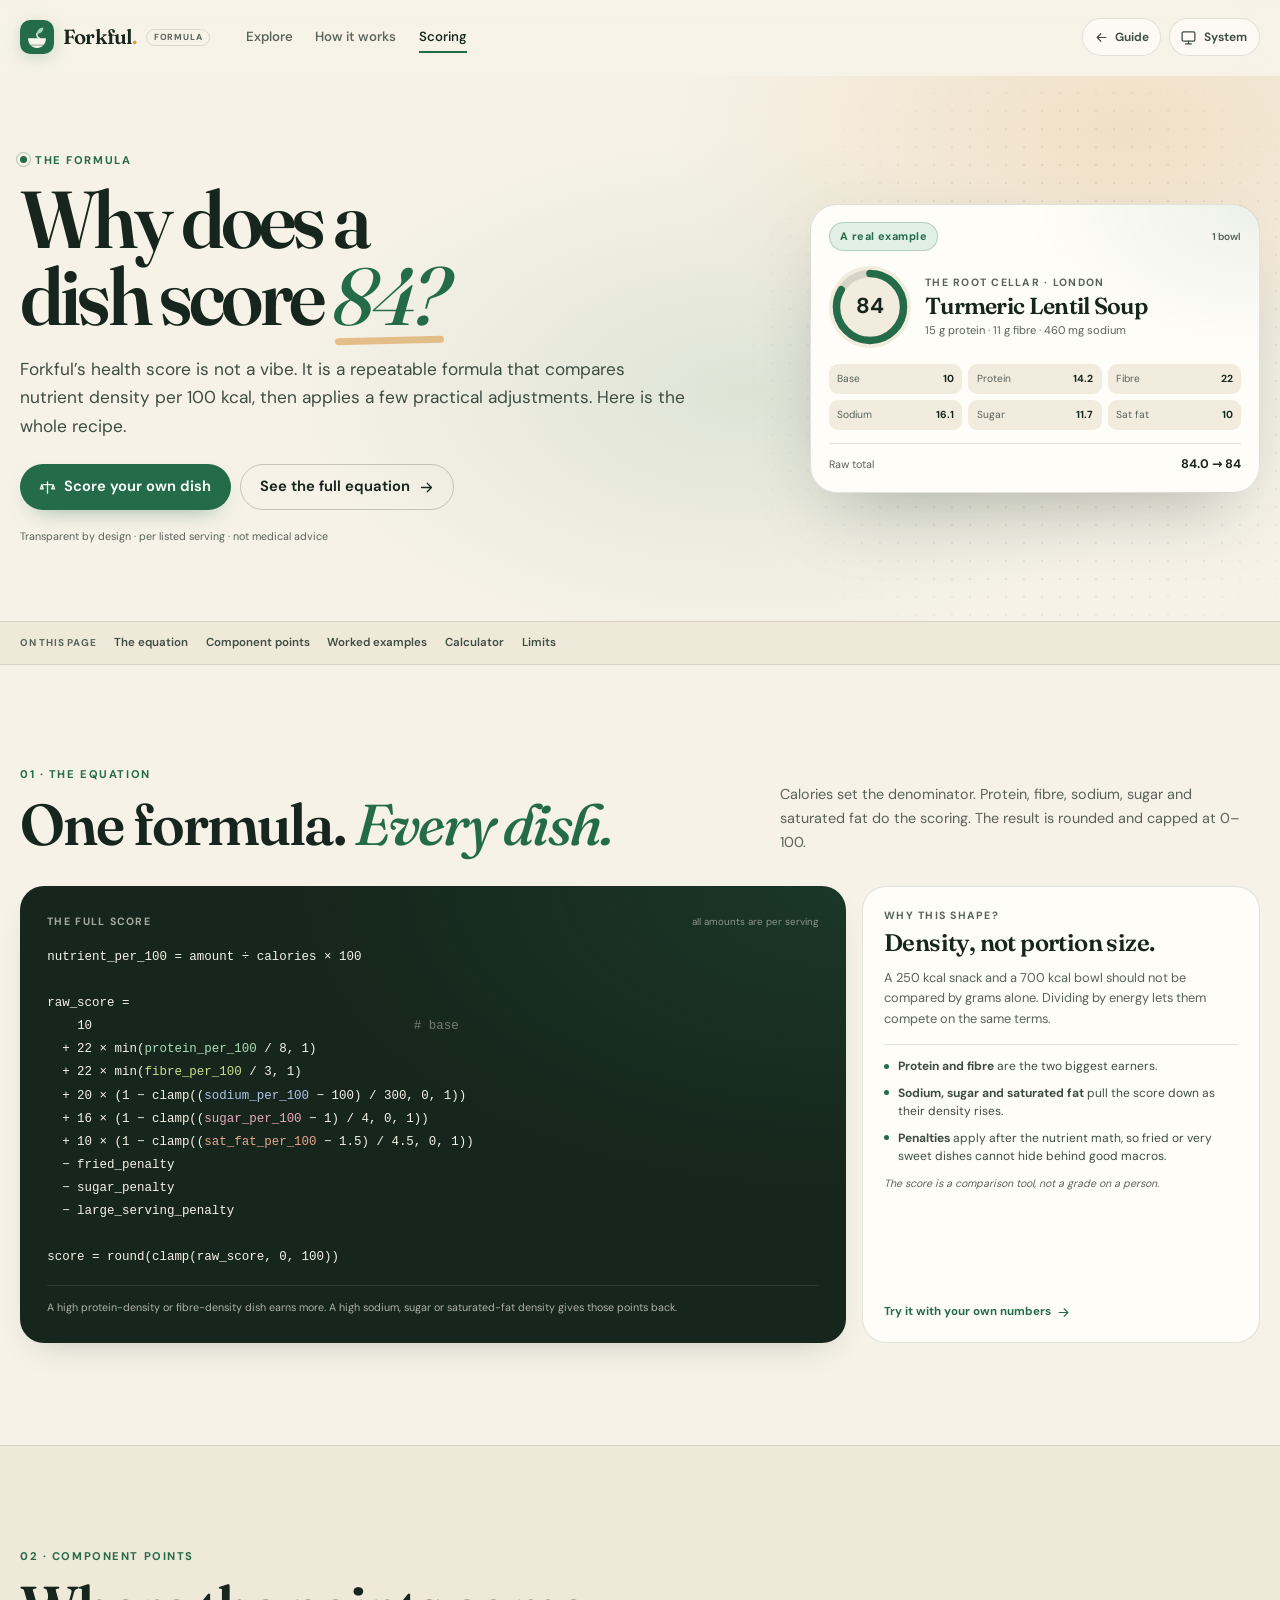
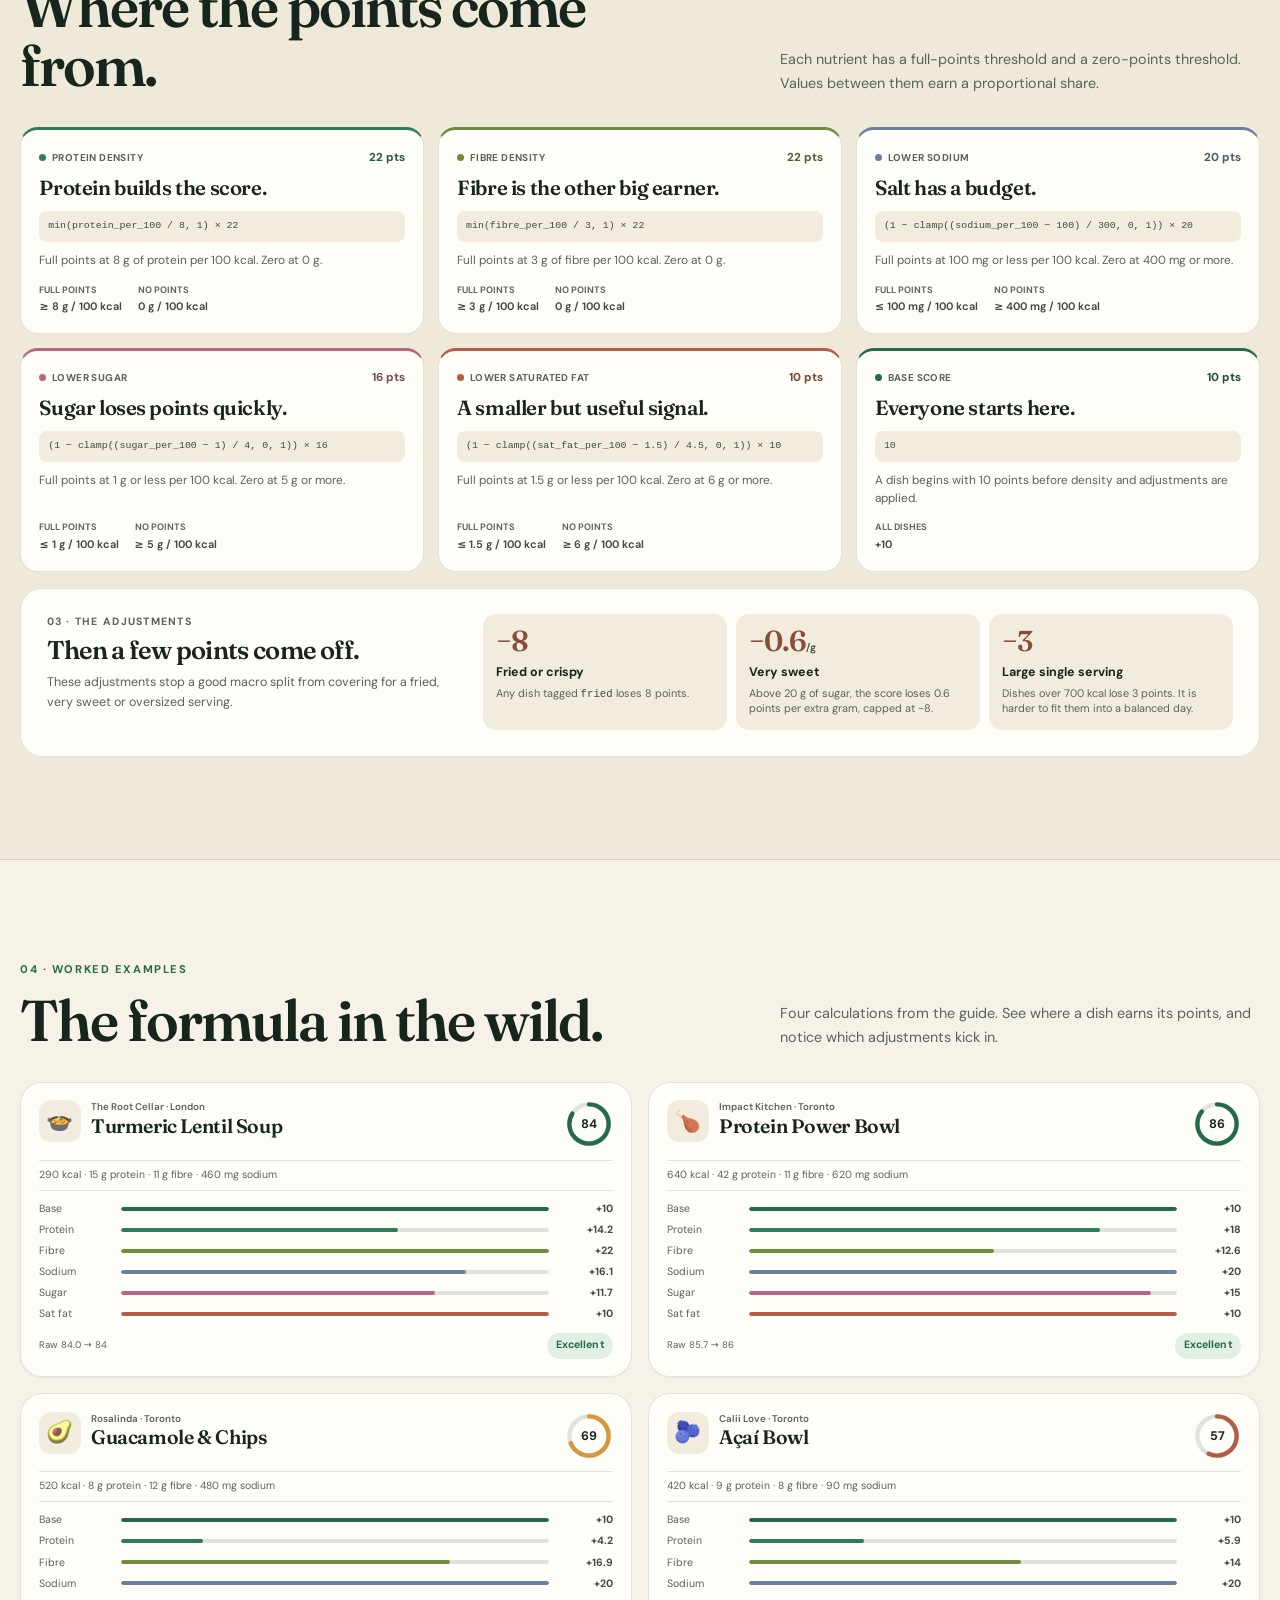
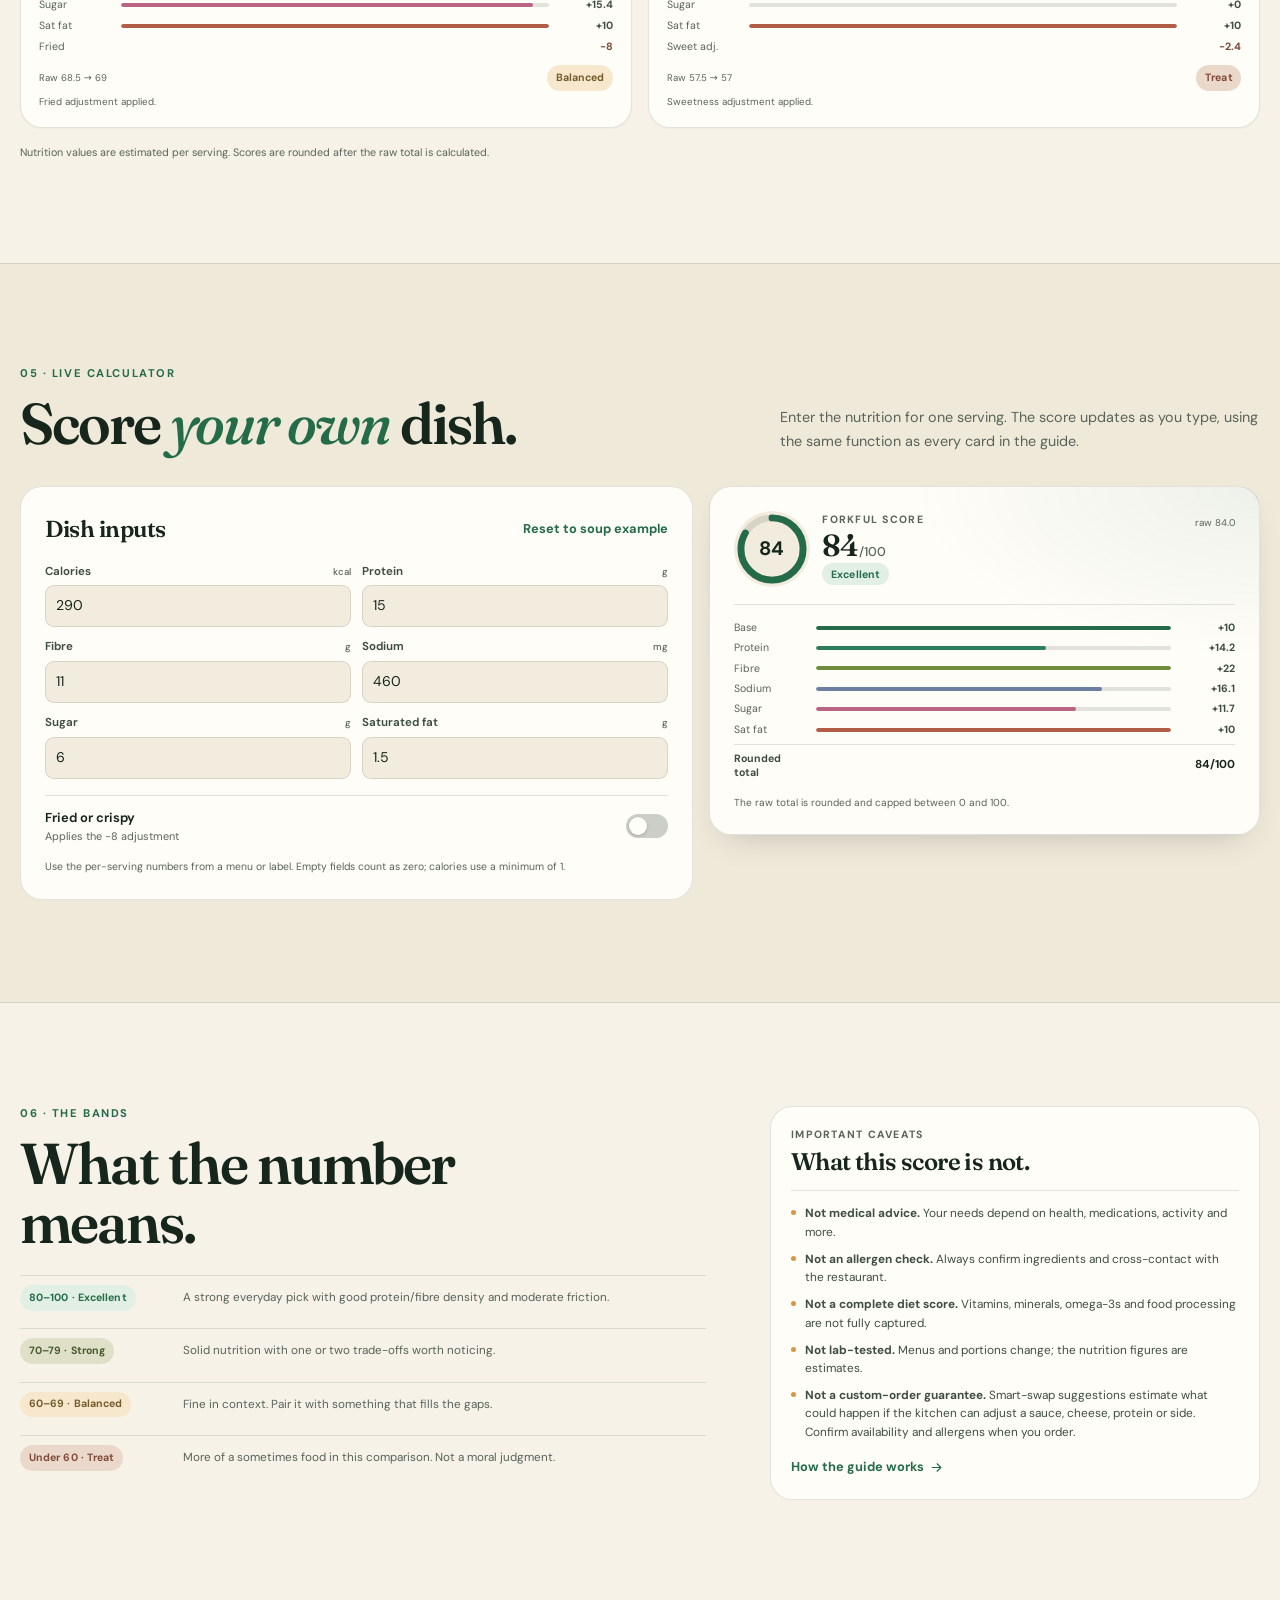
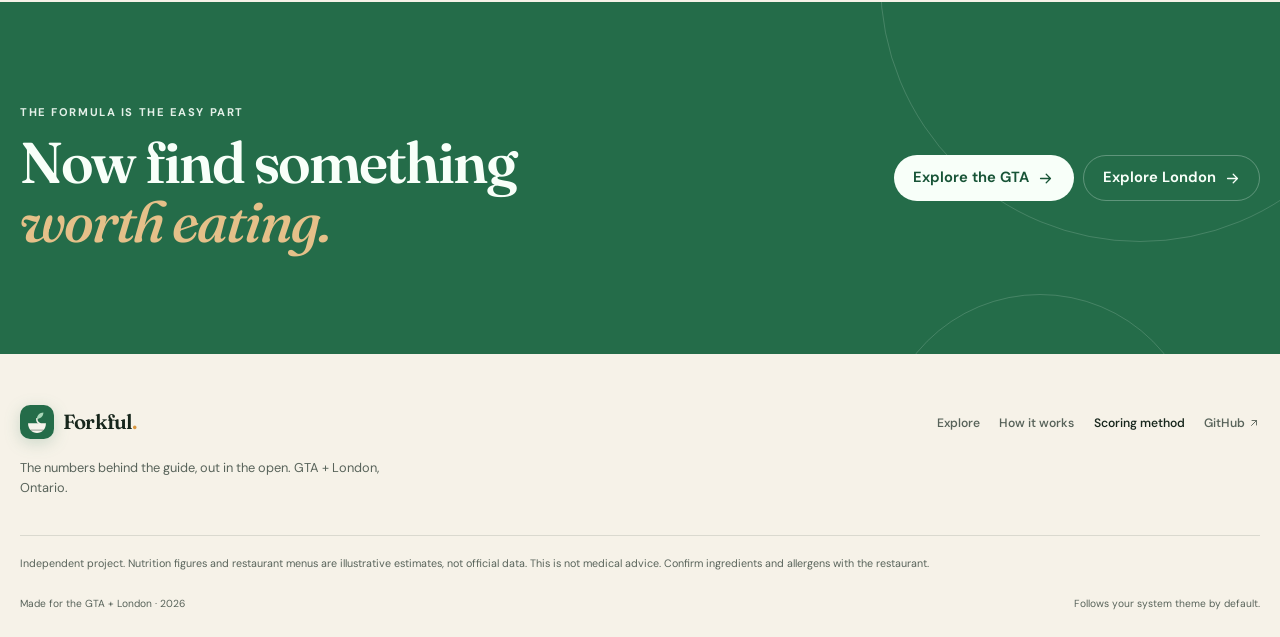
==== commit eef8c1fa: "Add materiality-gated smart order swaps" ====
--- a/method.html
+++ b/method.html
@@ -537,6 +537,7 @@
                 <li><strong>Not an allergen check.</strong> Always confirm ingredients and cross-contact with the restaurant.</li>
                 <li><strong>Not a complete diet score.</strong> Vitamins, minerals, omega-3s and food processing are not fully captured.</li>
                 <li><strong>Not lab-tested.</strong> Menus and portions change; the nutrition figures are estimates.</li>
+                <li><strong>Not a custom-order guarantee.</strong> Smart-swap suggestions estimate what could happen if the kitchen can adjust a sauce, cheese, protein or side. Confirm availability and allergens when you order.</li>
               </ul>
               <a class="text-button" href="index.html#method">
                 How the guide works
--- a/css/styles.css
+++ b/css/styles.css
@@ -697,11 +697,13 @@
 }
 
 .score-pill.balanced {
-  --score-color: color-mix(in srgb, var(--accent) 76%, var(--ink));
+  --score-color: var(--accent);
+  color: var(--ink-soft);
 }
 
 .score-pill.treat {
-  --score-color: color-mix(in srgb, var(--fat) 82%, var(--ink));
+  --score-color: var(--fat);
+  color: var(--ink-soft);
 }
 
 .macro-bar.is-large {
@@ -2140,6 +2142,26 @@
   background: color-mix(in srgb, var(--sugar) 16%, var(--surface-2));
 }
 
+.tile-pizza-italian {
+  background: color-mix(in srgb, var(--fat) 16%, var(--surface-2));
+}
+
+.tile-cafe-brunch {
+  background: color-mix(in srgb, var(--accent) 20%, var(--surface-2));
+}
+
+.tile-comfort-food {
+  background: color-mix(in srgb, var(--carbs) 18%, var(--surface-2));
+}
+
+.tile-burgers {
+  background: color-mix(in srgb, var(--fat) 20%, var(--surface-2));
+}
+
+.tile-indian {
+  background: color-mix(in srgb, var(--accent) 23%, var(--surface-2));
+}
+
 .place-title-wrap,
 .dish-title-wrap {
   min-width: 0;
@@ -3720,6 +3742,16 @@
   font-variant-numeric: tabular-nums;
 }
 
+.map-actions {
+  display: grid;
+  gap: 0.4rem;
+  margin-top: 0.25rem;
+}
+
+.map-actions .btn {
+  margin-top: 0;
+}
+
 .location-panel .btn {
   width: 100%;
   min-height: 40px;
@@ -3769,6 +3801,155 @@
   color: var(--muted);
   font-size: 0.62rem;
   line-height: 1.5;
+}
+
+/* Smart swaps */
+
+.swap-panel {
+  margin-top: 1rem;
+  border-color: color-mix(in srgb, var(--brand) 22%, var(--line));
+  background:
+    radial-gradient(
+      70% 100% at 100% 0%,
+      color-mix(in srgb, var(--brand) 9%, transparent),
+      transparent 70%
+    ),
+    color-mix(in srgb, var(--brand) 5%, var(--surface));
+}
+
+.swap-panel-head {
+  display: flex;
+  align-items: flex-start;
+  justify-content: space-between;
+  gap: 0.8rem;
+}
+
+.swap-panel-head h3 {
+  margin-top: 0.2rem;
+  font-family: var(--font-display);
+  font-size: 1.5rem;
+  font-weight: 600;
+  letter-spacing: -0.025em;
+  line-height: 1.1;
+}
+
+.swap-count {
+  flex: none;
+  padding: 0.28rem 0.5rem;
+  border: 1px solid color-mix(in srgb, var(--brand) 25%, transparent);
+  border-radius: 999px;
+  background: var(--brand-soft);
+  color: var(--brand);
+  font-size: 0.62rem;
+  font-weight: 700;
+  white-space: nowrap;
+}
+
+.swap-list {
+  display: grid;
+  grid-template-columns: repeat(auto-fit, minmax(min(100%, 260px), 1fr));
+  gap: 0.55rem;
+  margin-top: 0.85rem;
+}
+
+.swap-item {
+  display: flex;
+  align-items: flex-start;
+  gap: 0.6rem;
+  padding: 0.75rem;
+  border: 1px solid var(--line);
+  border-radius: 14px;
+  background: var(--surface);
+}
+
+.swap-icon {
+  display: grid;
+  width: 30px;
+  height: 30px;
+  flex: none;
+  place-items: center;
+  border-radius: 9px;
+  background: var(--brand-soft);
+  color: var(--brand);
+}
+
+.swap-icon .icon {
+  width: 15px;
+  height: 15px;
+}
+
+.swap-body {
+  min-width: 0;
+}
+
+.swap-body h4 {
+  font-size: 0.8rem;
+  font-weight: 700;
+  line-height: 1.35;
+}
+
+.swap-body p {
+  margin-top: 0.18rem;
+  color: var(--muted);
+  font-size: 0.67rem;
+  line-height: 1.45;
+}
+
+.swap-metrics {
+  display: flex;
+  flex-wrap: wrap;
+  gap: 0.25rem;
+  margin-top: 0.45rem;
+}
+
+.swap-score {
+  display: inline-flex;
+  align-items: baseline;
+  gap: 0.3rem;
+  padding: 0.24rem 0.42rem;
+  border-radius: 999px;
+  background: var(--brand);
+  color: var(--brand-contrast);
+  font-size: 0.6rem;
+  font-weight: 700;
+  font-variant-numeric: tabular-nums;
+  white-space: nowrap;
+}
+
+.swap-score strong {
+  font-size: 0.67rem;
+  font-weight: 750;
+}
+
+.swap-delta {
+  display: inline-flex;
+  align-items: center;
+  padding: 0.22rem 0.4rem;
+  border: 1px solid var(--line);
+  border-radius: 999px;
+  background: var(--surface-2);
+  color: var(--ink-soft);
+  font-size: 0.58rem;
+  font-weight: 600;
+  font-variant-numeric: tabular-nums;
+  white-space: nowrap;
+}
+
+.swap-note {
+  margin-top: 0.65rem;
+  color: var(--muted);
+  font-size: 0.61rem;
+  line-height: 1.45;
+}
+
+@media (max-width: 560px) {
+  .swap-panel-head h3 {
+    font-size: 1.3rem;
+  }
+
+  .swap-list {
+    grid-template-columns: 1fr;
+  }
 }
 
 /* Restaurant menu inside modal */
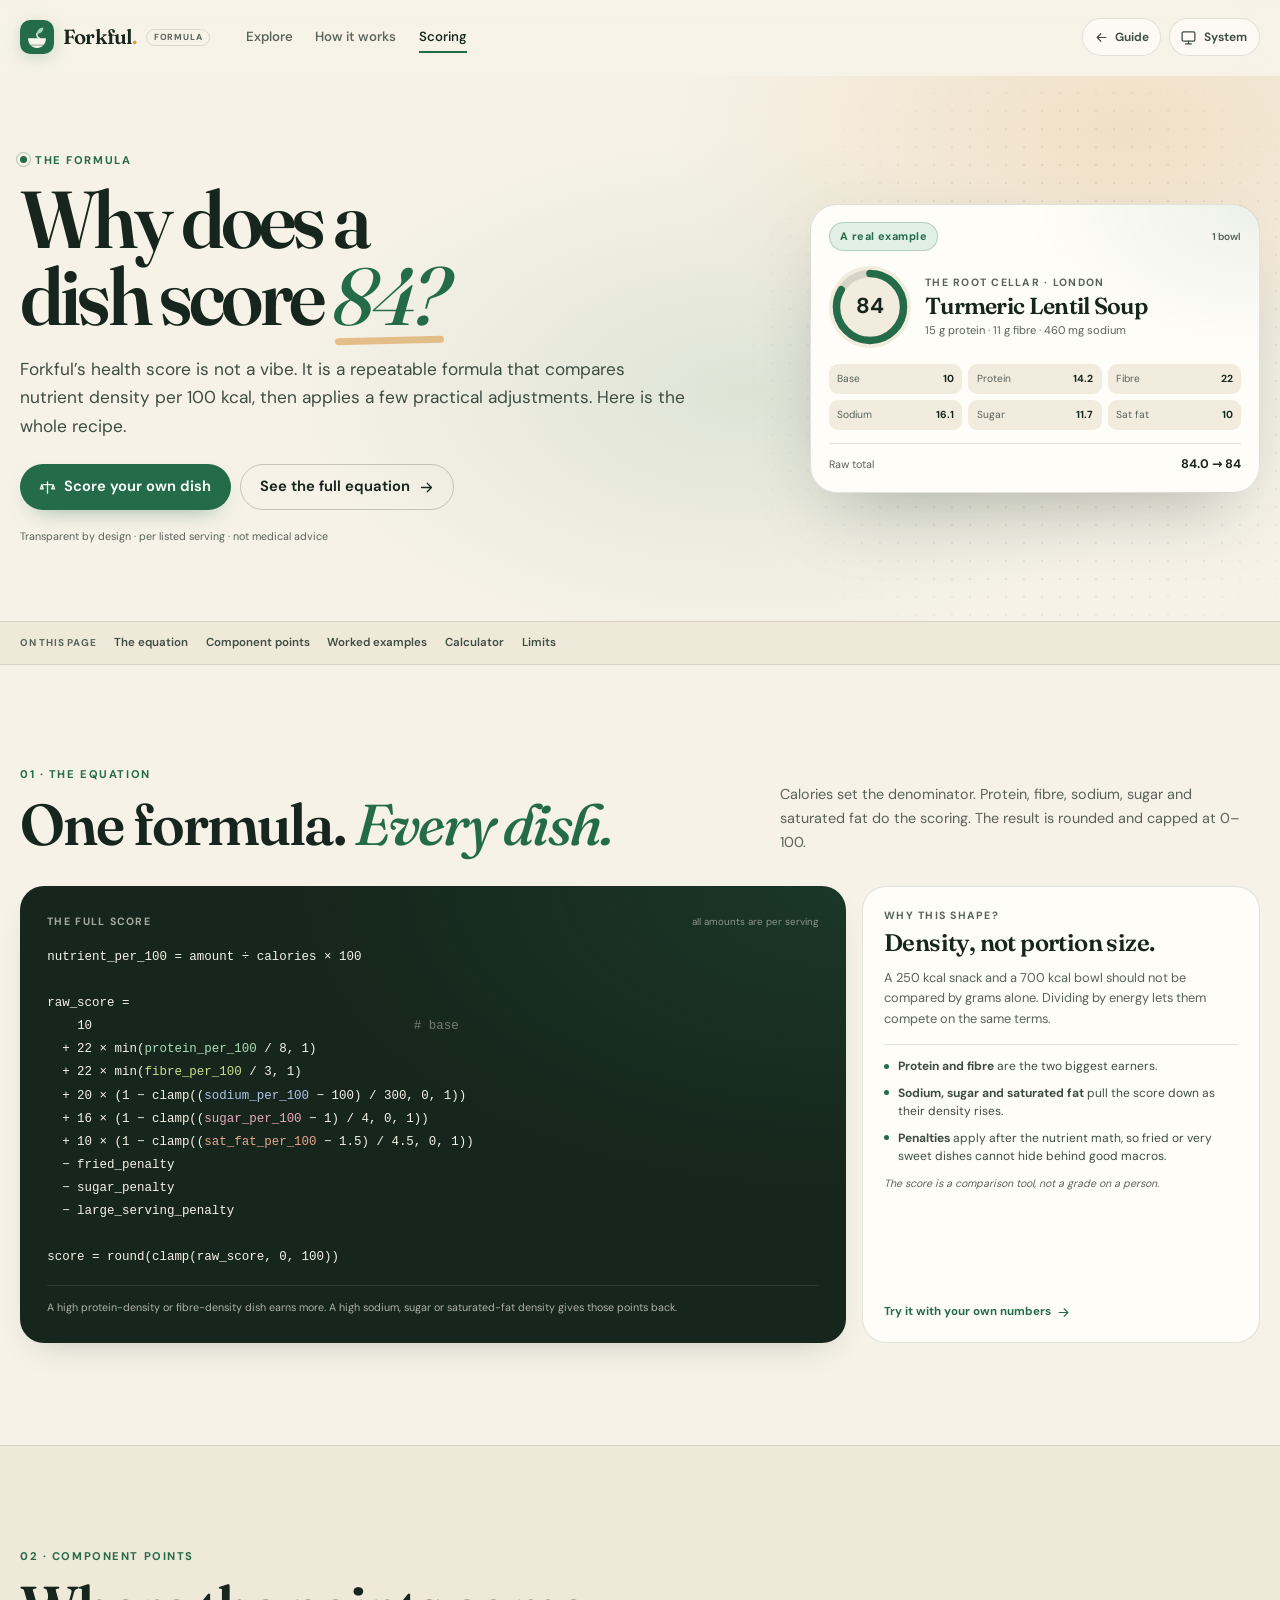
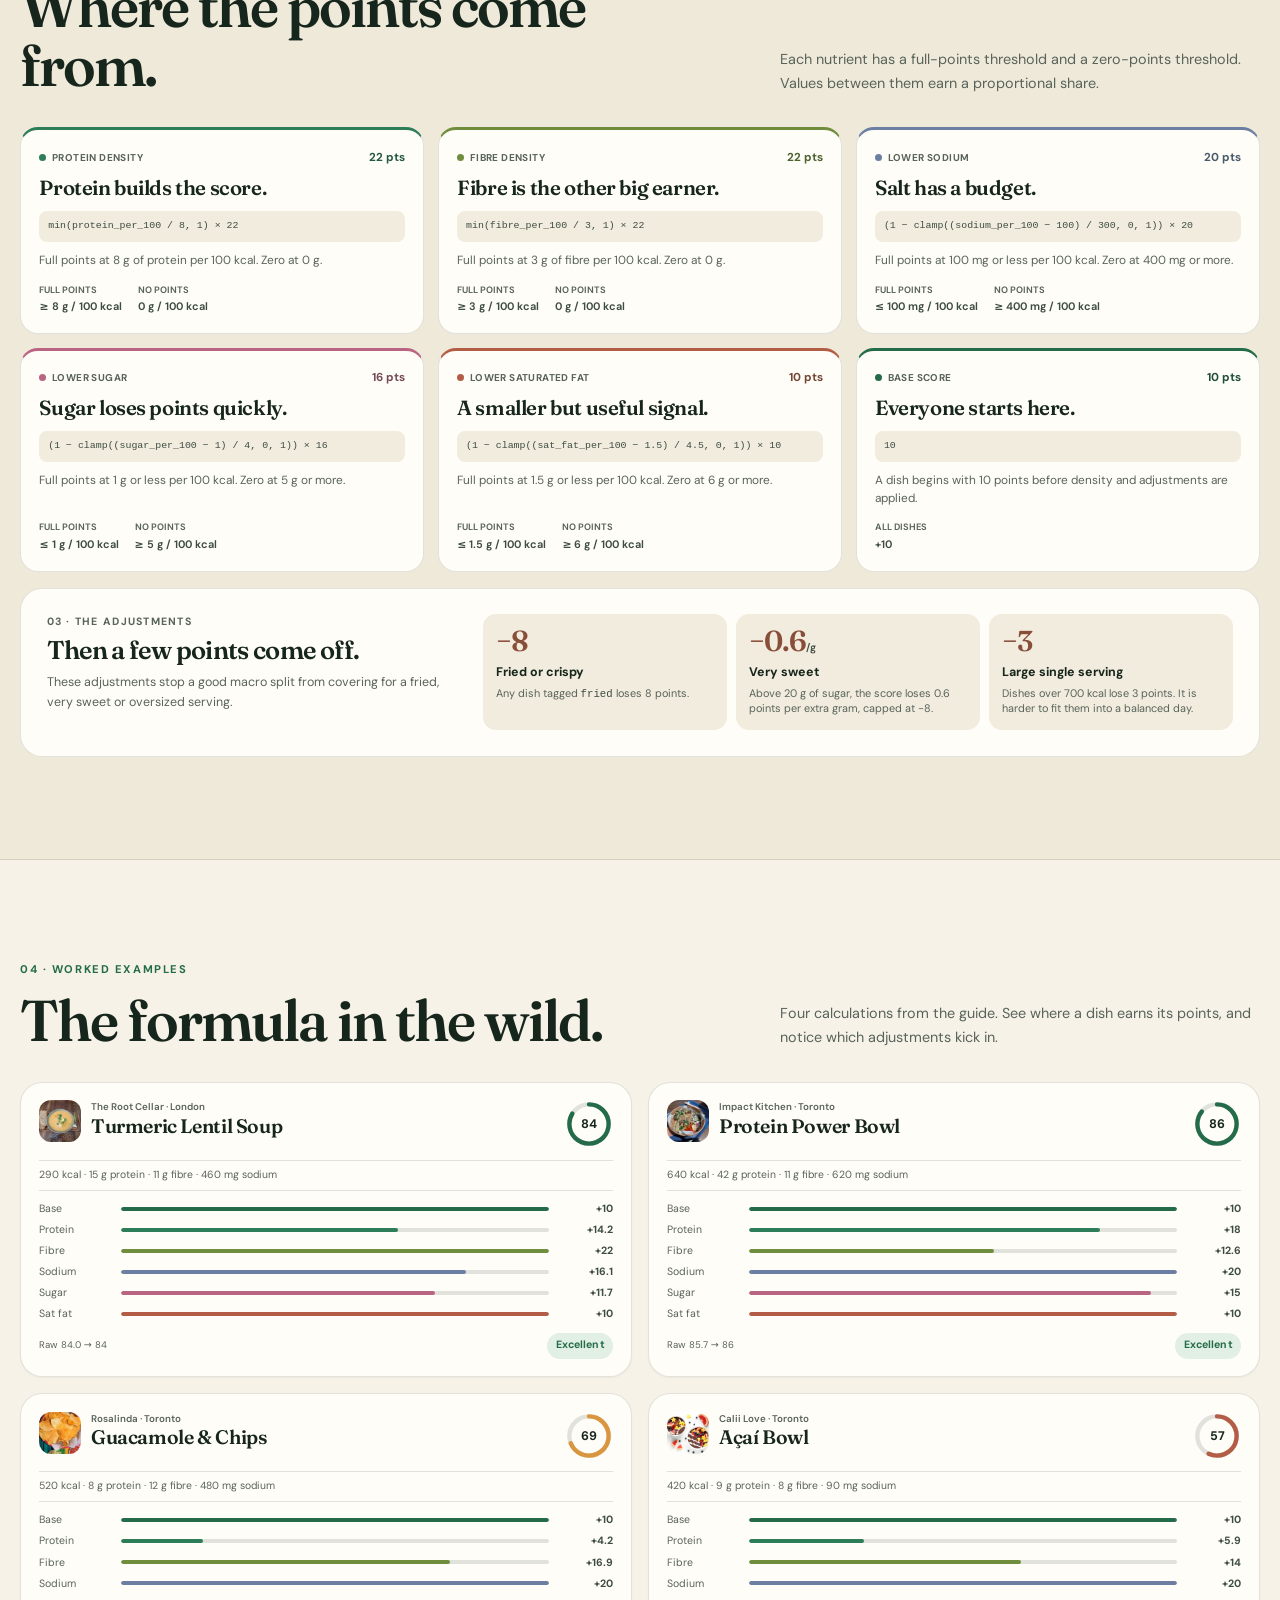
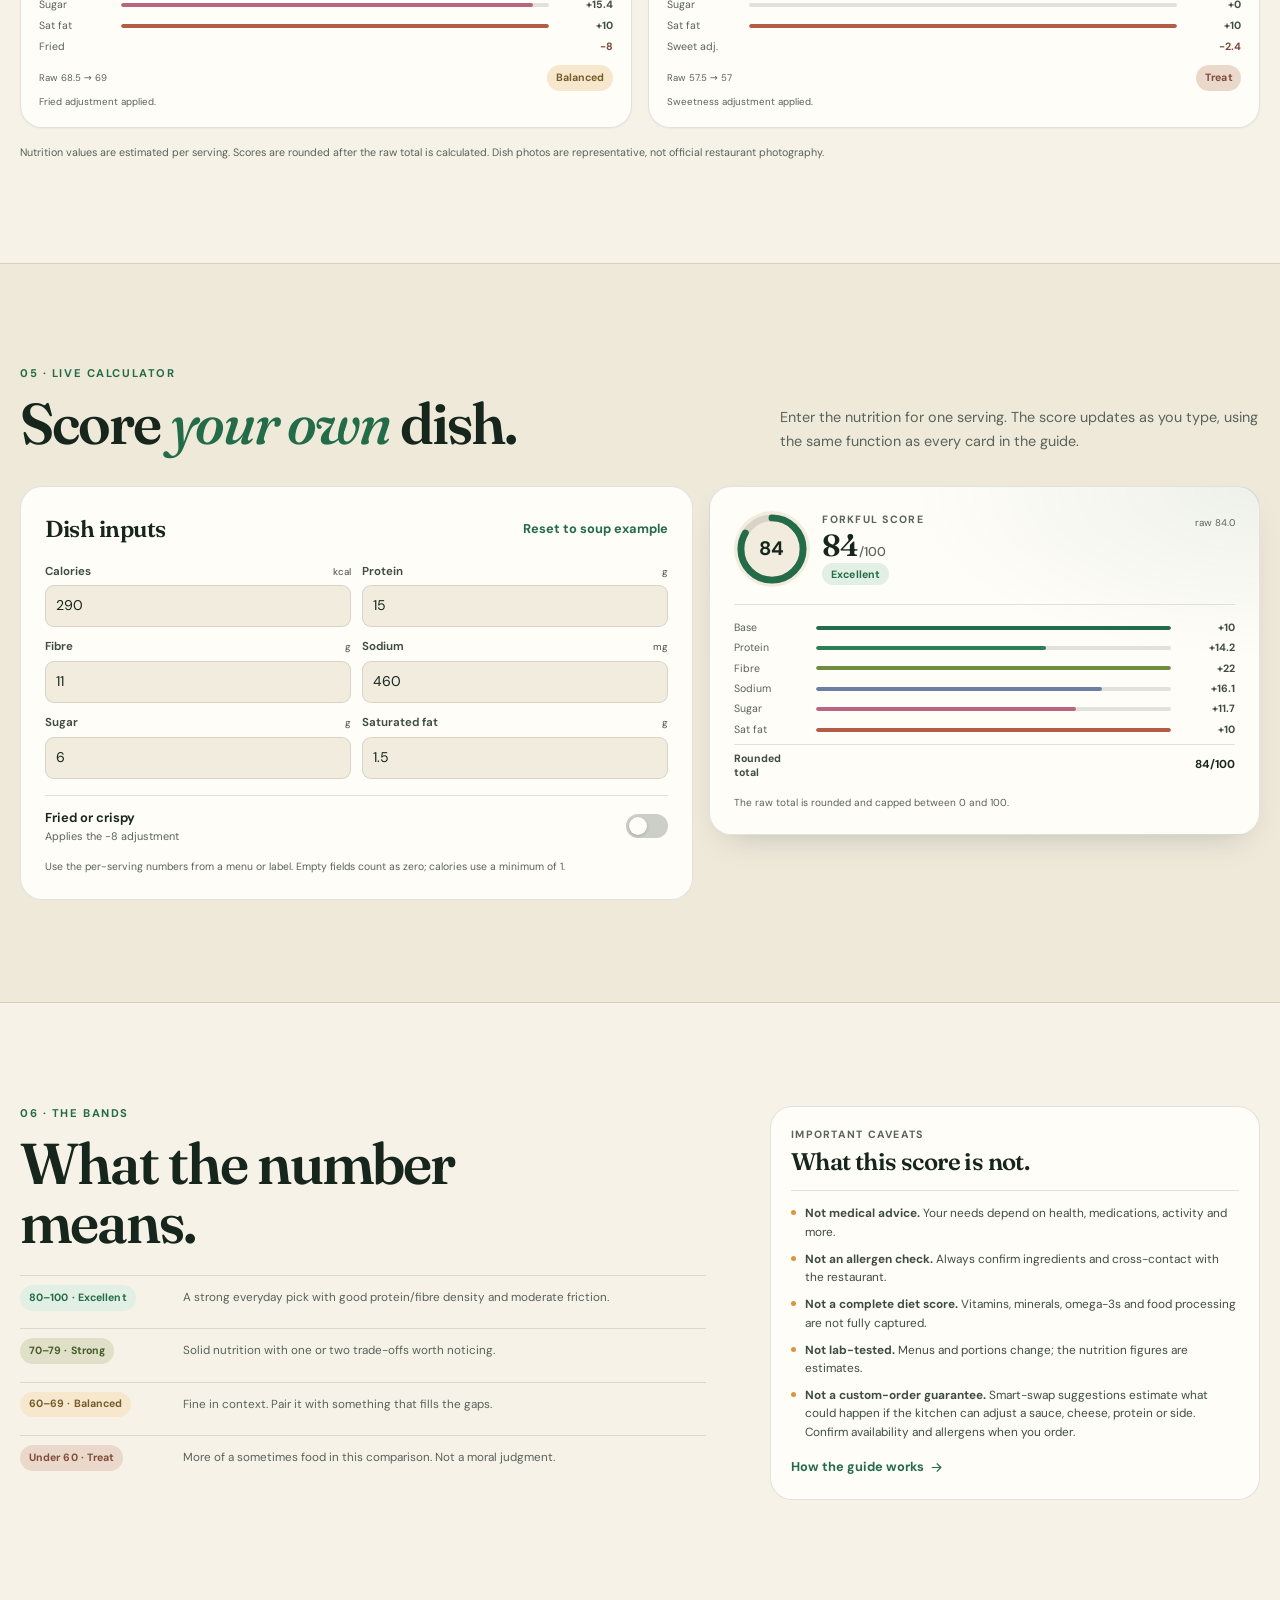
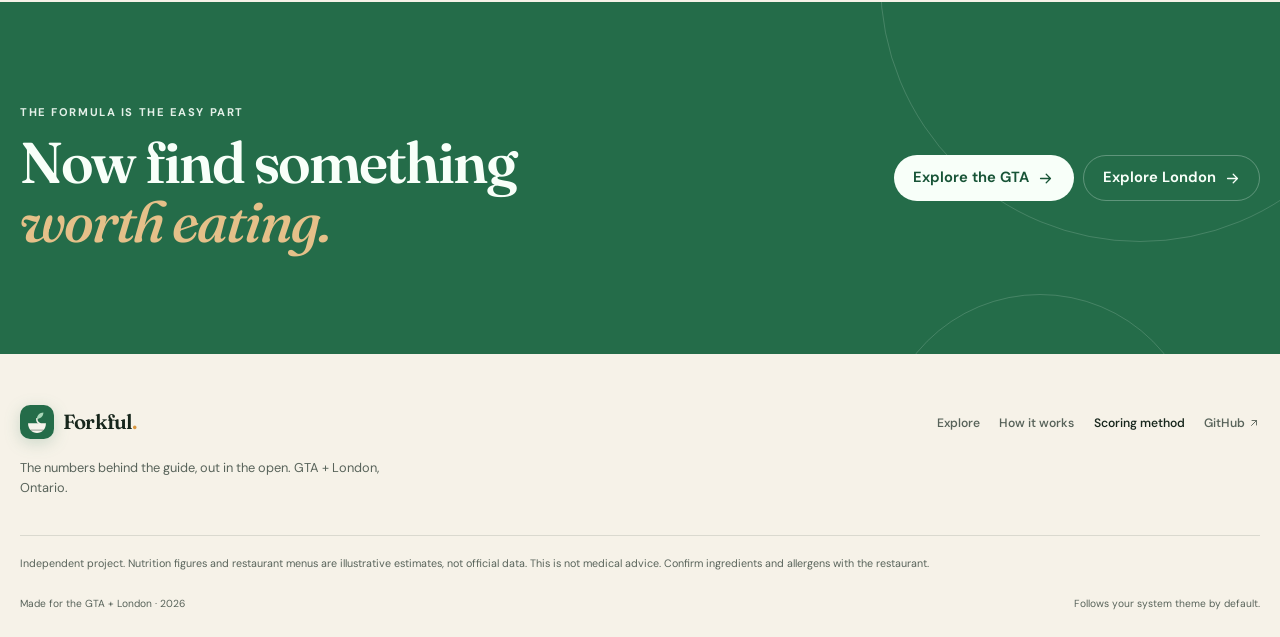
==== commit ed6501a2: "Add dish photo thumbnails across the guide Add a local CC0/public-domain photo library and generated" ====
--- a/method.html
+++ b/method.html
@@ -415,7 +415,7 @@
           <div class="worked-grid" id="worked-grid" aria-live="polite"></div>
           <p class="method-fineprint">
             Nutrition values are estimated per serving. Scores are rounded after the raw total is
-            calculated.
+            calculated. Dish photos are representative, not official restaurant photography.
           </p>
         </div>
       </section>
--- a/css/styles.css
+++ b/css/styles.css
@@ -1383,6 +1383,52 @@
   transform: rotate(3deg);
 }
 
+/* Dish photos */
+
+.dish-media {
+  position: relative;
+  overflow: hidden;
+}
+
+.dish-media img {
+  display: block;
+  width: 100%;
+  height: 100%;
+  object-fit: cover;
+}
+
+.dish-media.is-fallback {
+  line-height: 1;
+}
+
+.pick-photo {
+  position: absolute;
+  inset: 0;
+  display: block;
+  width: 100%;
+  height: 100%;
+  border-radius: 0;
+  background: transparent;
+}
+
+.pick-photo img {
+  object-fit: cover;
+}
+
+.pick-photo.is-fallback {
+  display: grid;
+  place-items: center;
+  font-size: 5.4rem;
+  filter: drop-shadow(0 18px 18px rgba(23, 38, 28, 0.18));
+  transform: rotate(4deg);
+  animation: floatFood 6s ease-in-out infinite;
+}
+
+.pick-media.has-photo::before,
+.pick-media.has-photo::after {
+  display: none;
+}
+
 .pick-content {
   padding: 1rem 1.1rem 1.15rem;
 }
@@ -2122,6 +2168,13 @@
   line-height: 1;
 }
 
+.dish-card .emoji-tile {
+  width: 64px;
+  height: 64px;
+  border-radius: 18px;
+  font-size: 2rem;
+}
+
 .tile-plant-based {
   background: color-mix(in srgb, var(--brand) 15%, var(--surface-2));
 }
@@ -2335,6 +2388,29 @@
   font-size: 0.66rem;
   font-weight: 600;
   font-variant-numeric: tabular-nums;
+}
+
+.best-dish-body {
+  display: grid;
+  grid-template-columns: 56px minmax(0, 1fr);
+  gap: 0.55rem;
+  align-items: start;
+}
+
+.best-dish-copy {
+  min-width: 0;
+}
+
+.best-dish-thumb {
+  display: grid;
+  width: 56px;
+  height: 56px;
+  place-items: center;
+  border-radius: 14px;
+  background: var(--surface);
+  font-size: 1.5rem;
+  line-height: 1;
+  overflow: hidden;
 }
 
 .mini-stats {
@@ -3099,6 +3175,199 @@
 }
 
 /* --------------------------------------------------------------------------
+   Compare (side-by-side dish comparison)
+   -------------------------------------------------------------------------- */
+
+.dish-compare-btn {
+  display: grid;
+  place-items: center;
+  width: 34px;
+  height: 34px;
+  border: 1px solid var(--line);
+  border-radius: 999px;
+  background: var(--surface);
+  color: var(--ink-soft);
+  transition: background-color 0.2s ease, border-color 0.2s ease, color 0.2s ease;
+}
+
+.dish-compare-btn:hover {
+  border-color: var(--line-strong);
+  background: var(--surface-2);
+}
+
+.dish-compare-btn[aria-pressed="true"] {
+  border-color: color-mix(in srgb, var(--brand) 40%, var(--line));
+  background: var(--brand-soft);
+  color: var(--brand);
+}
+
+.dish-compare-btn .icon {
+  width: 16px;
+  height: 16px;
+}
+
+.compare-grid {
+  display: flex;
+  flex-direction: column;
+  gap: 1rem;
+}
+
+.compare-item {
+  display: flex;
+  flex-direction: column;
+  gap: 0.75rem;
+  border: 1px solid var(--line);
+  border-radius: 16px;
+  padding: 1rem;
+  background: var(--surface);
+}
+
+.compare-item-head {
+  display: flex;
+  align-items: center;
+  gap: 0.75rem;
+}
+
+.compare-item-title {
+  display: flex;
+  min-width: 0;
+  flex: 1;
+  align-items: center;
+  flex-wrap: wrap;
+  gap: 0.45rem;
+}
+
+.compare-item-head button[data-compare-remove] {
+  display: grid;
+  place-items: center;
+  width: 28px;
+  height: 28px;
+  border: 0;
+  border-radius: 8px;
+  background: transparent;
+  color: var(--muted);
+  flex: none;
+}
+
+.compare-item-head button[data-compare-remove]:hover {
+  background: var(--surface-2);
+  color: var(--ink);
+}
+
+.compare-emoji {
+  display: grid;
+  width: 72px;
+  height: 72px;
+  flex: none;
+  place-items: center;
+  border-radius: 16px;
+  background: var(--surface-2);
+  font-size: 2.4rem;
+  line-height: 1;
+  overflow: hidden;
+}
+
+.compare-item-head h3 {
+  margin: 0;
+  font-size: 1rem;
+  font-family: var(--font-display);
+}
+
+.compare-place {
+  margin: 0 0 0.5rem 0;
+  font-size: 0.78rem;
+  color: var(--muted);
+}
+
+.compare-desc {
+  margin: 0 0 0.75rem 0;
+  font-size: 0.82rem;
+  color: var(--ink-soft);
+  line-height: 1.5;
+}
+
+.compare-stats {
+  display: flex;
+  gap: 0.6rem;
+  flex-wrap: wrap;
+}
+
+.compare-stats div {
+  display: flex;
+  flex-direction: column;
+  gap: 0.125rem;
+  font-size: 0.72rem;
+  color: var(--muted);
+}
+
+.compare-stats strong {
+  color: var(--ink);
+  font-size: 0.88rem;
+}
+
+.compare-stats div span {
+  font-size: 0.68rem;
+}
+
+.compare-actions-item {
+  display: flex;
+  gap: 0.5rem;
+  margin-top: auto;
+}
+
+.compare-actions-item .btn {
+  flex: 1;
+}
+
+.compare-actions-item .compare-remove-item {
+  flex: none;
+  width: 34px;
+  padding: 0;
+  display: grid;
+  place-items: center;
+  min-width: auto;
+}
+
+.compare-empty {
+  display: flex;
+  flex-direction: column;
+  align-items: center;
+  text-align: center;
+  padding: 3rem 1.5rem;
+  border: 1px dashed var(--line-strong);
+  border-radius: var(--radius-lg);
+  background: var(--surface);
+}
+
+.compare-empty-emoji {
+  font-size: 3rem;
+  line-height: 1;
+  margin-bottom: 0.75rem;
+}
+
+.compare-empty h3 {
+  margin: 0 0 0.5rem 0;
+  font-family: var(--font-display);
+}
+
+.compare-actions {
+  display: flex;
+  gap: 0.6rem;
+  margin-top: 1rem;
+}
+
+.compare-actions .text-button {
+  flex: 1;
+}
+
+/* Toolbar compare button active state */
+.control-button.compare-button.is-active {
+  border-color: color-mix(in srgb, var(--brand) 40%, var(--line));
+  background: var(--brand-soft);
+  color: var(--brand);
+}
+
+/* --------------------------------------------------------------------------
    Modal shell
    -------------------------------------------------------------------------- */
 
@@ -3219,17 +3488,17 @@
 
 .detail-hero {
   display: grid;
-  grid-template-columns: 76px minmax(0, 1fr) auto;
+  grid-template-columns: 104px minmax(0, 1fr) auto;
   gap: 1rem;
   align-items: start;
 }
 
 .detail-emoji {
   display: grid;
-  width: 76px;
-  height: 76px;
+  width: 104px;
+  height: 104px;
   place-items: center;
-  border-radius: 22px;
+  border-radius: 26px;
   background:
     radial-gradient(
       circle at 40% 30%,
@@ -3237,7 +3506,7 @@
       transparent 65%
     ),
     var(--surface-2);
-  font-size: 2.5rem;
+  font-size: 3rem;
   line-height: 1;
 }
 
@@ -4269,6 +4538,45 @@
       transparent 70%
     ),
     var(--surface-2);
+}
+
+.meal-collage {
+  position: relative;
+  display: grid;
+  grid-template-columns: repeat(3, minmax(0, 1fr));
+  gap: 0.3rem;
+  margin-bottom: 0.7rem;
+}
+
+.meal-collage-item {
+  display: grid;
+  aspect-ratio: 1;
+  place-items: center;
+  overflow: hidden;
+  border-radius: 10px;
+  background: var(--surface);
+  font-size: 1.1rem;
+  line-height: 1;
+}
+
+.meal-collage-item img {
+  width: 100%;
+  height: 100%;
+  object-fit: cover;
+}
+
+.meal-collage-more {
+  position: absolute;
+  right: 0.3rem;
+  bottom: 0.3rem;
+  padding: 0.08rem 0.3rem;
+  border-radius: 999px;
+  background: color-mix(in srgb, var(--ink) 72%, transparent);
+  color: var(--surface);
+  font-size: 0.55rem;
+  font-weight: 700;
+  line-height: 1.3;
+  backdrop-filter: blur(4px);
 }
 
 .meal-calories {
@@ -5134,15 +5442,31 @@
   }
 
   .detail-hero {
-    grid-template-columns: 58px minmax(0, 1fr);
+    grid-template-columns: 64px minmax(0, 1fr);
     gap: 0.8rem;
   }
 
   .detail-emoji {
-    width: 58px;
-    height: 58px;
-    border-radius: 17px;
-    font-size: 1.9rem;
+    width: 64px;
+    height: 64px;
+    border-radius: 18px;
+    font-size: 2rem;
+  }
+
+  .compare-emoji {
+    width: 56px;
+    height: 56px;
+    font-size: 2rem;
+  }
+
+  .best-dish-body {
+    grid-template-columns: 48px minmax(0, 1fr);
+  }
+
+  .best-dish-thumb {
+    width: 48px;
+    height: 48px;
+    font-size: 1.25rem;
   }
 
   .detail-heading h2 {
@@ -5366,14 +5690,14 @@
   }
 
   .detail-hero {
-    grid-template-columns: 50px minmax(0, 1fr);
+    grid-template-columns: 56px minmax(0, 1fr);
   }
 
   .detail-emoji {
-    width: 50px;
-    height: 50px;
-    border-radius: 15px;
-    font-size: 1.65rem;
+    width: 56px;
+    height: 56px;
+    border-radius: 16px;
+    font-size: 1.75rem;
   }
 
   .detail-heading h2 {
